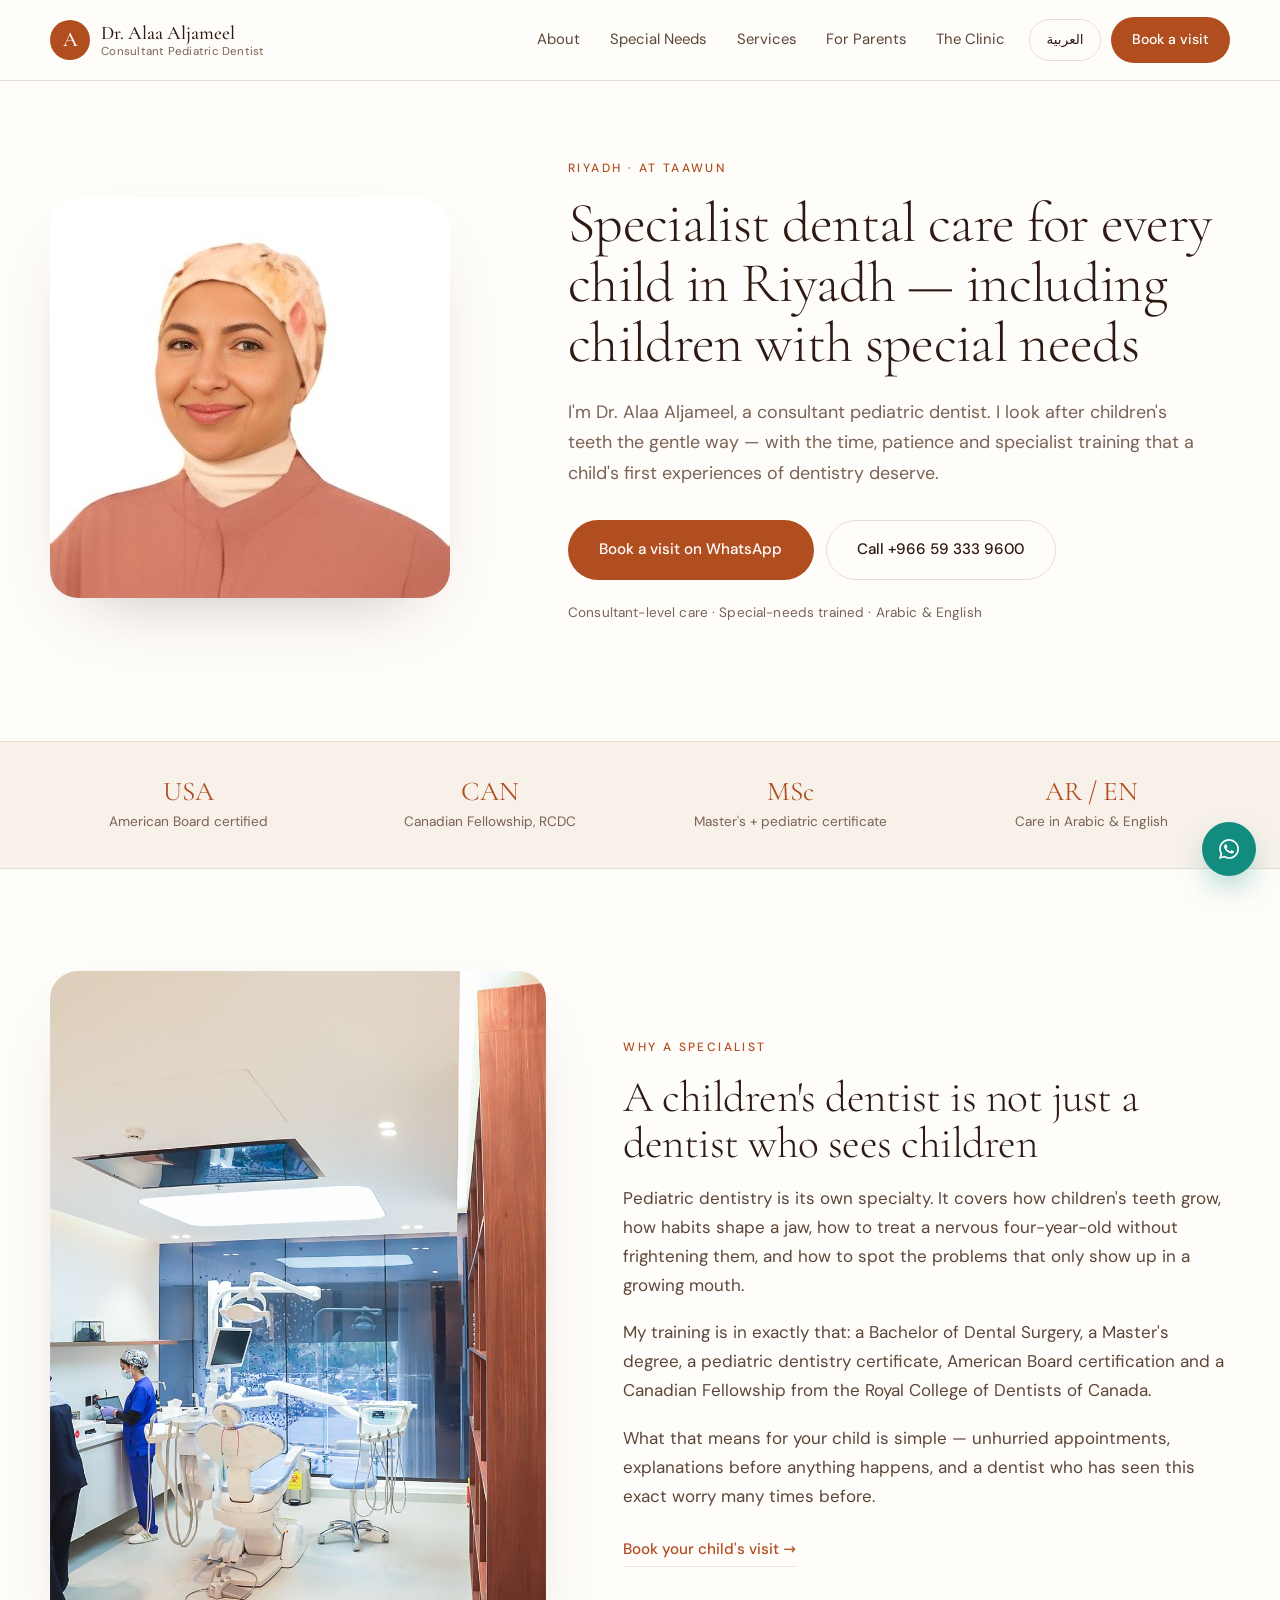
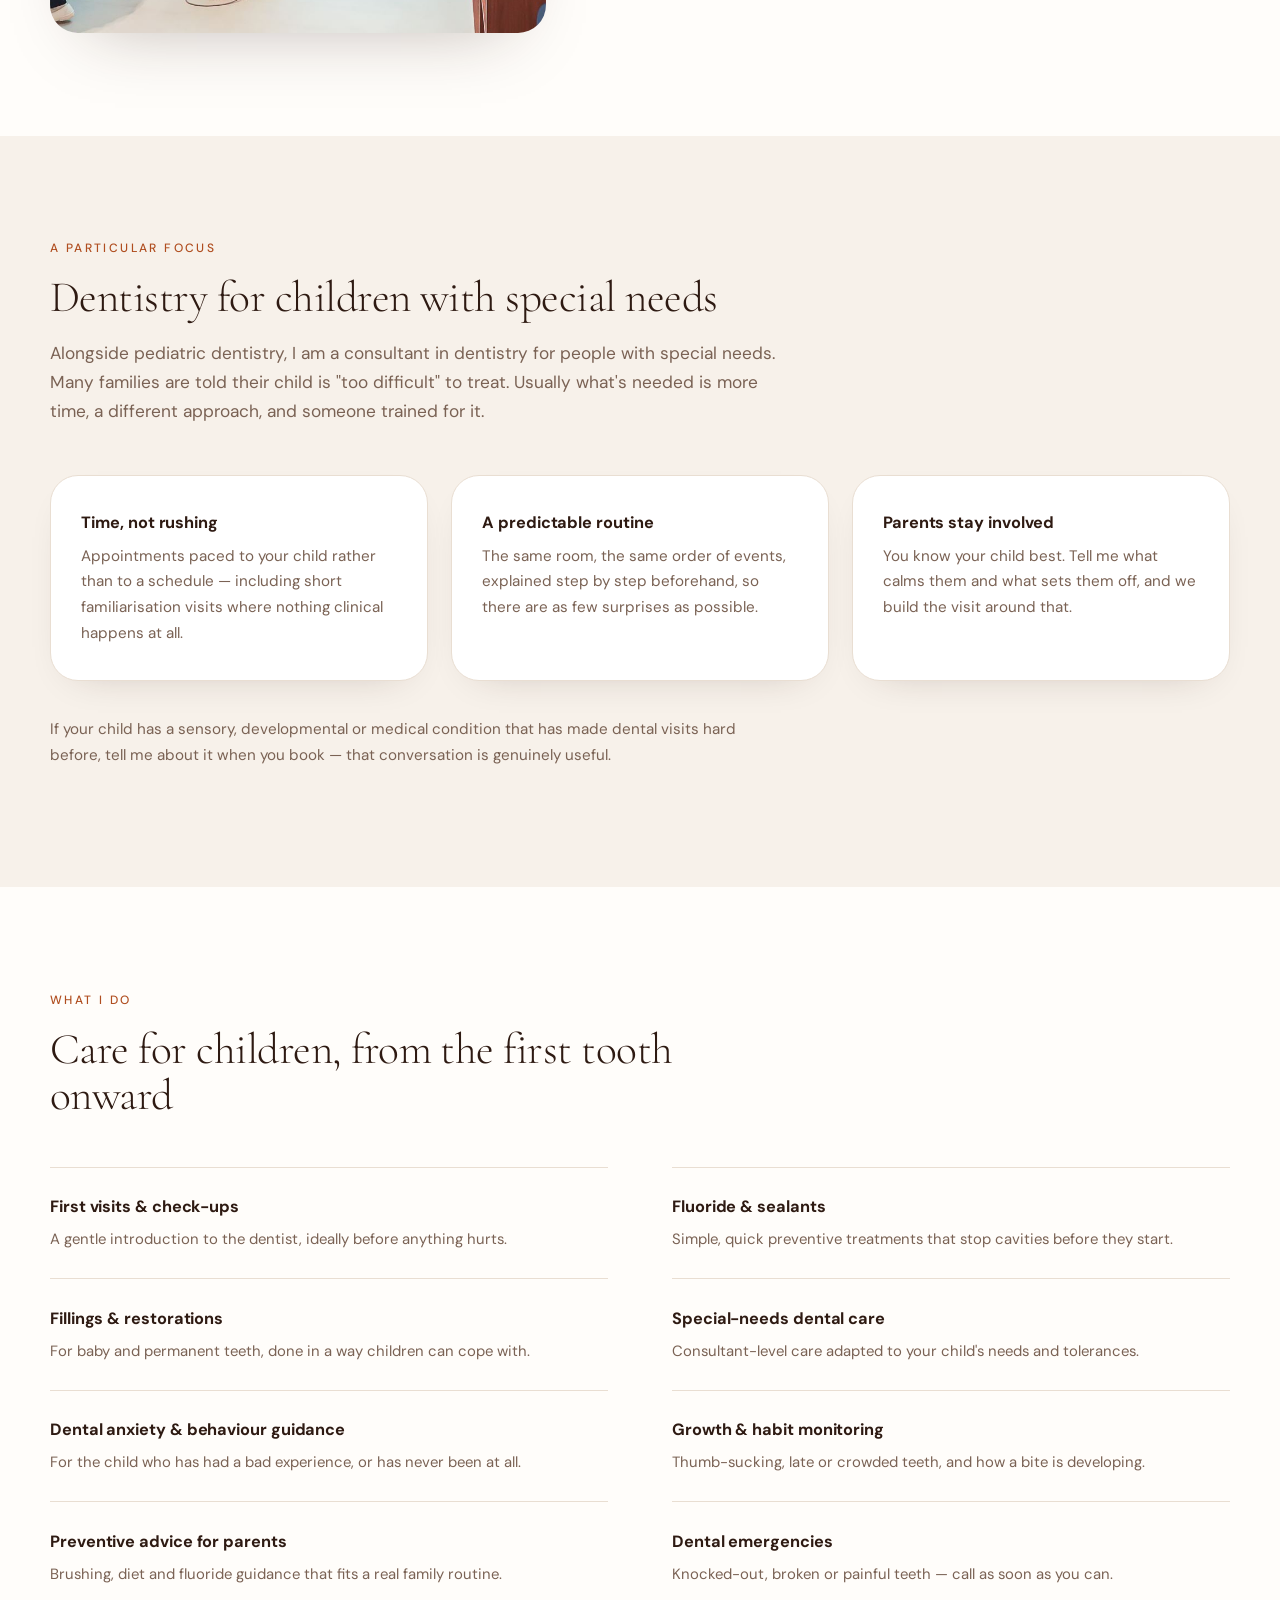
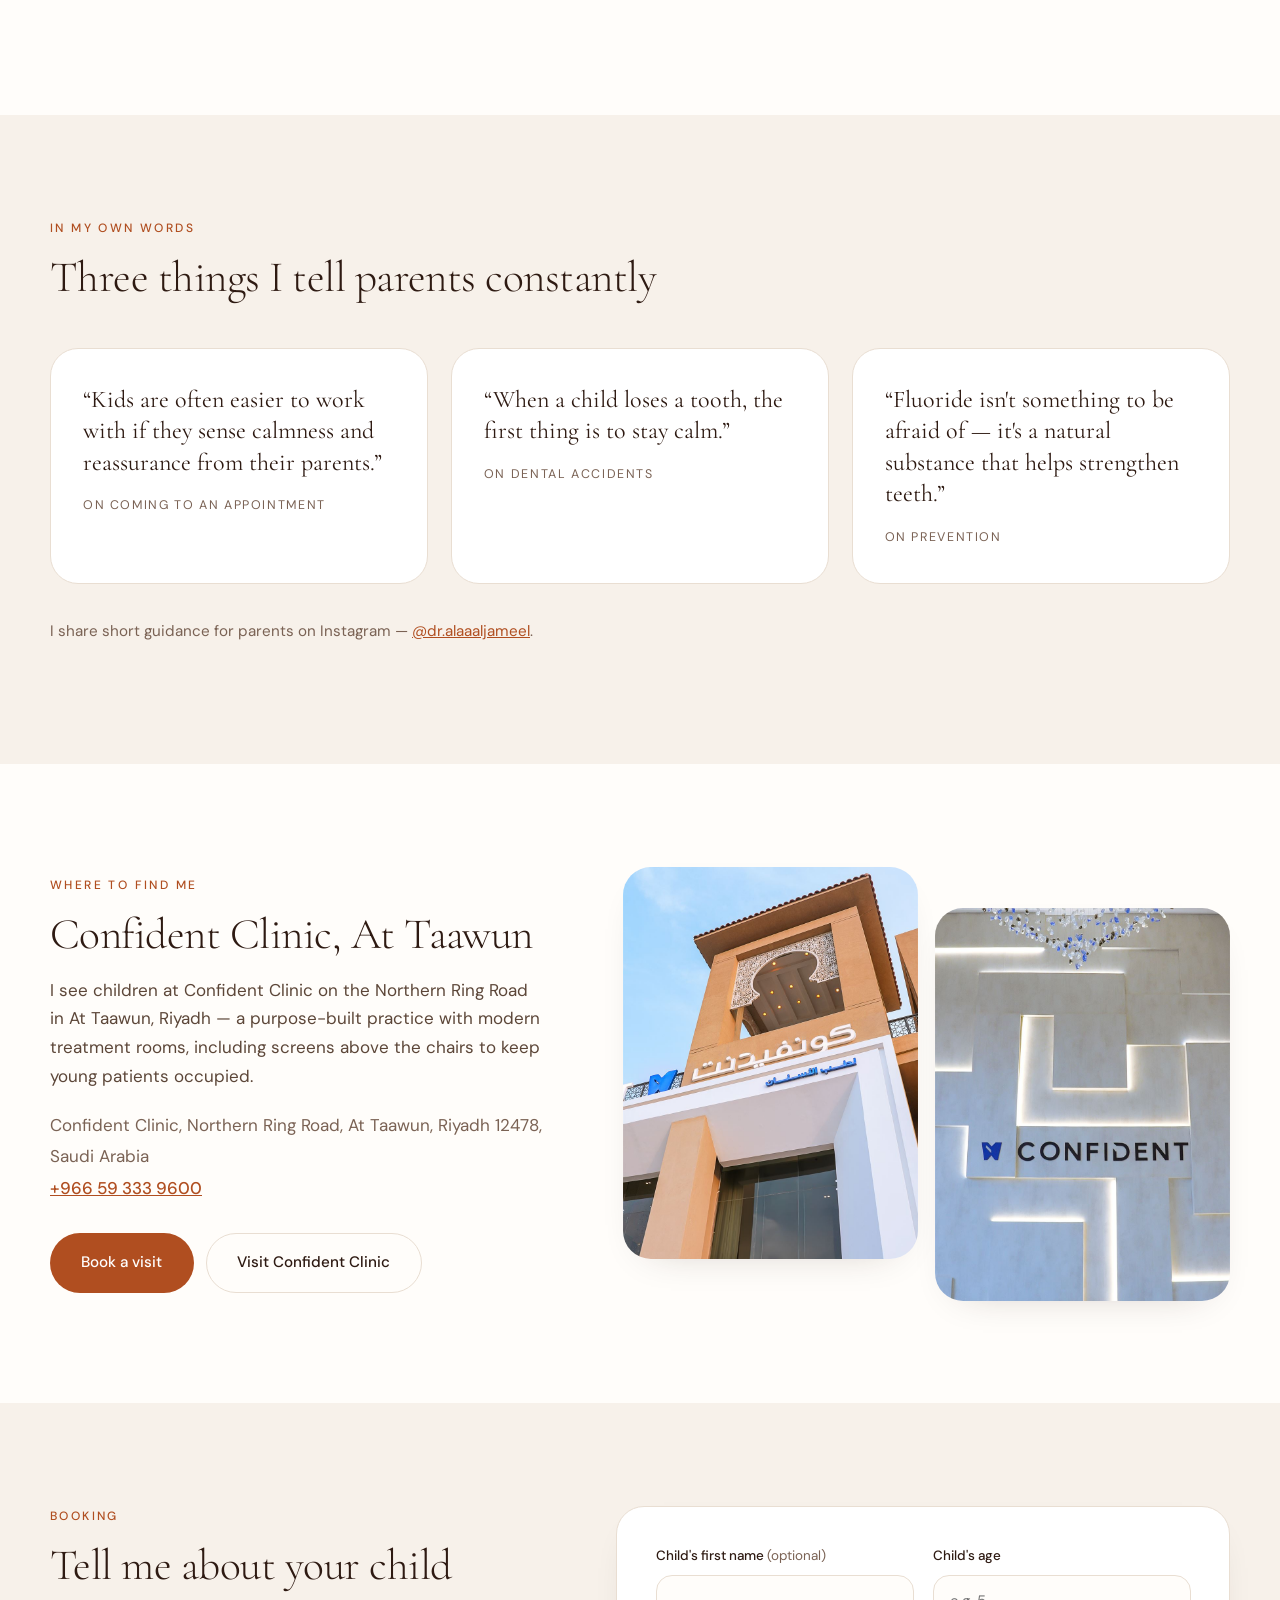
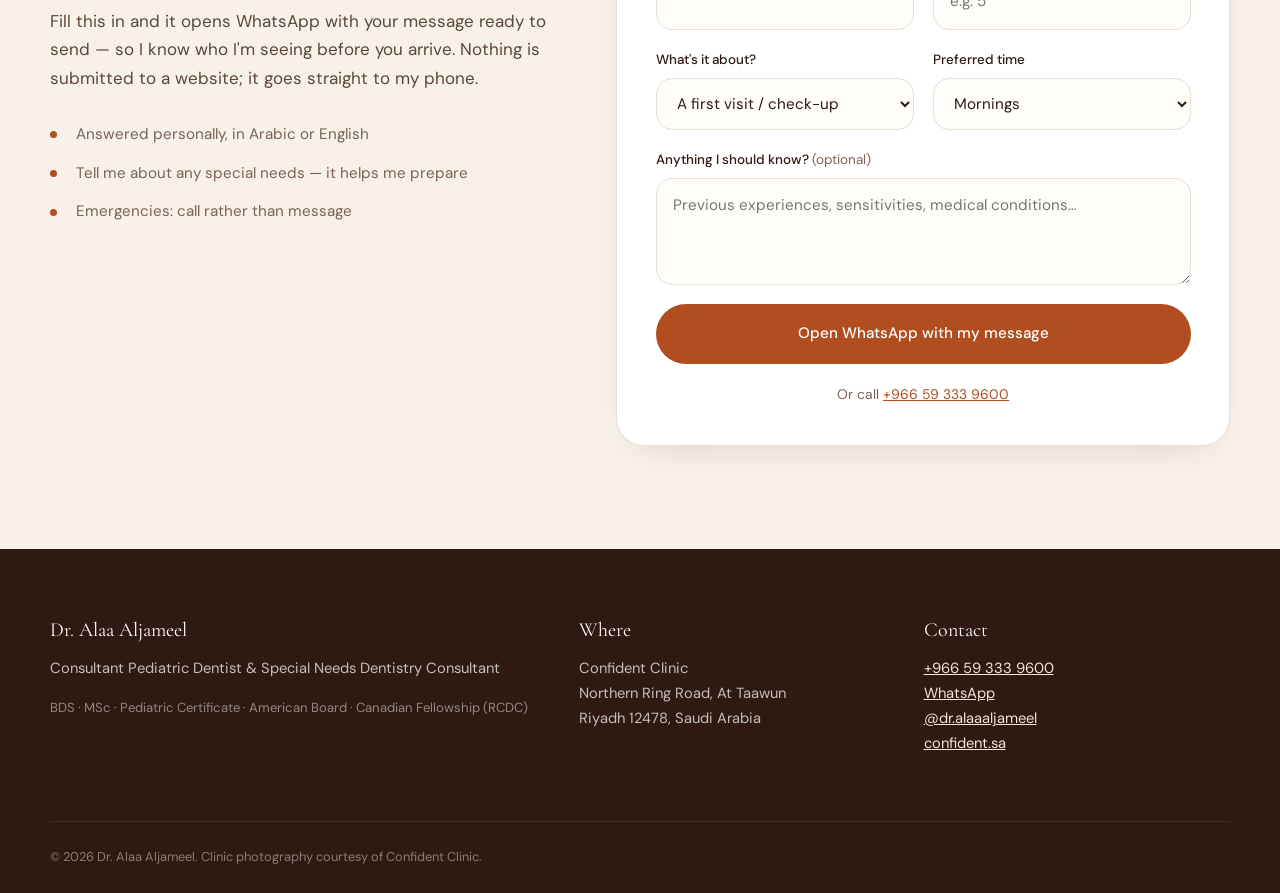
==== v4/index.html @ 7293460f "Add version 4 — blended direction from supplied inspo sites System-level blend of klearmindclinics.c" ====
<!DOCTYPE html>
<html lang="en" dir="ltr">
<head>
<meta charset="utf-8">
<meta name="viewport" content="width=device-width, initial-scale=1">
<title>Pediatric Dentist in Riyadh | Dr. Alaa Aljameel — Children &amp; Special Needs Dentistry</title>
<meta name="description" content="Dr. Alaa Aljameel is a consultant pediatric dentist in Riyadh, American Board certified with a Canadian Fellowship (RCDC), caring for children and children with special needs at Confident Clinic, At Taawun.">
<meta name="robots" content="noindex, nofollow">
<meta property="og:type" content="website">
<meta property="og:title" content="Pediatric Dentist in Riyadh | Dr. Alaa Aljameel">
<meta property="og:description" content="Consultant pediatric dentist in Riyadh. American Board certified, Canadian Fellowship (RCDC). Gentle specialist care for children and children with special needs.">
<meta property="og:image" content="assets/dr-alaa-portrait.jpg">
<meta property="og:locale" content="en_US">
<meta property="og:locale:alternate" content="ar_SA">
<meta name="theme-color" content="#FFFDFA">
<link rel="icon" href="data:image/svg+xml,<svg xmlns='http://www.w3.org/2000/svg' viewBox='0 0 64 64'><rect width='64' height='64' rx='32' fill='%23B04E20'/><text x='32' y='44' font-size='32' text-anchor='middle' fill='%23FFFDFA' font-family='Georgia,serif'>A</text></svg>">
<link rel="preload" href="fonts/CormorantGaramond-300.woff2" as="font" type="font/woff2" crossorigin>
<link rel="preload" href="fonts/DMSans-400.woff2" as="font" type="font/woff2" crossorigin>
<link rel="preload" as="image" href="assets/dr-alaa-portrait.jpg">
<link rel="stylesheet" href="css/styles.css">
</head>
<body>
<a class="skip" href="#main" data-k="skip">Skip to content</a>

<header class="site-head">
  <div class="wrap head-inner">
    <a class="brand" href="#top">
      <span class="brand-mark" aria-hidden="true">A</span>
      <span class="brand-text">
        <strong data-k="brand-name">Dr. Alaa Aljameel</strong>
        <small data-k="brand-role">Consultant Pediatric Dentist</small>
      </span>
    </a>
    <nav class="nav" id="primaryNav" aria-label="Main">
      <a href="#about" data-k="nav-about">About</a>
      <a href="#special" data-k="nav-special">Special Needs</a>
      <a href="#services" data-k="nav-services">Services</a>
      <a href="#guidance" data-k="nav-guidance">For Parents</a>
      <a href="#clinic" data-k="nav-clinic">The Clinic</a>
    </nav>
    <div class="head-actions">
      <button type="button" class="lang-btn" id="langToggle" aria-label="Switch language to Arabic">العربية</button>
      <a class="btn btn-solid btn-sm" href="#book" data-k="nav-book">Book a visit</a>
      <button type="button" class="menu-btn" id="menuToggle" aria-expanded="false" aria-controls="primaryNav" aria-label="Menu">
        <span aria-hidden="true"></span><span aria-hidden="true"></span><span aria-hidden="true"></span>
      </button>
    </div>
  </div>
</header>

<main id="main">

  <!-- ── hero ─────────────────────────────────────────────── -->
  <section class="hero" id="top">
    <div class="wrap hero-grid">
      <figure class="hero-media">
        <img src="assets/dr-alaa-portrait.jpg" width="400" height="400"
             alt="Dr. Alaa Aljameel, consultant pediatric dentist in Riyadh">
      </figure>
      <div class="hero-copy">
        <p class="eyebrow" data-k="hero-eyebrow">Riyadh · At Taawun</p>
        <h1 data-k="hero-h1">Specialist dental care for every child in Riyadh — including children with special needs</h1>
        <p class="lede" data-k="hero-lede">I'm Dr. Alaa Aljameel, a consultant pediatric dentist. I look after children's teeth the gentle way — with the time, patience and specialist training that a child's first experiences of dentistry deserve.</p>
        <div class="hero-cta">
          <a class="btn btn-solid" href="#book" data-k="cta-book">Book a visit on WhatsApp</a>
          <a class="btn btn-quiet" href="tel:+966593339600" data-k="cta-call">Call +966 59 333 9600</a>
        </div>
        <p class="micro-trust" data-k="hero-trust">Consultant-level care · Special-needs trained · Arabic &amp; English</p>
      </div>
    </div>
  </section>

  <!-- ── credential rail ──────────────────────────────────── -->
  <section class="rail" aria-label="Credentials">
    <div class="wrap rail-grid">
      <div class="rail-item"><span class="rail-k" data-k="t1-num">USA</span><span class="rail-v" data-k="t1-lbl">American Board certified</span></div>
      <div class="rail-item"><span class="rail-k" data-k="t2-num">CAN</span><span class="rail-v" data-k="t2-lbl">Canadian Fellowship, RCDC</span></div>
      <div class="rail-item"><span class="rail-k" data-k="t3-num">MSc</span><span class="rail-v" data-k="t3-lbl">Master's + pediatric certificate</span></div>
      <div class="rail-item"><span class="rail-k" data-k="t4-num">AR / EN</span><span class="rail-v" data-k="t4-lbl">Care in Arabic &amp; English</span></div>
    </div>
  </section>

  <!-- ── about ────────────────────────────────────────────── -->
  <section class="section" id="about">
    <div class="wrap split">
      <figure class="split-media">
        <img src="assets/clinic-interior.jpg" width="900" height="1600" loading="lazy"
             alt="Treatment room at Confident Clinic, with a screen mounted above the dental chair">
      </figure>
      <div class="split-copy">
        <p class="eyebrow" data-k="about-eyebrow">Why a specialist</p>
        <h2 data-k="about-h2">A children's dentist is not just a dentist who sees children</h2>
        <p data-k="about-p1">Pediatric dentistry is its own specialty. It covers how children's teeth grow, how habits shape a jaw, how to treat a nervous four-year-old without frightening them, and how to spot the problems that only show up in a growing mouth.</p>
        <p data-k="about-p2">My training is in exactly that: a Bachelor of Dental Surgery, a Master's degree, a pediatric dentistry certificate, American Board certification and a Canadian Fellowship from the Royal College of Dentists of Canada.</p>
        <p data-k="about-p3">What that means for your child is simple — unhurried appointments, explanations before anything happens, and a dentist who has seen this exact worry many times before.</p>
        <a class="link-quiet" href="#book" data-k="about-link">Book your child's visit</a>
      </div>
    </div>
  </section>

  <!-- ── special needs ────────────────────────────────────── -->
  <!-- CONFIRM BEFORE LAUNCH: the three cards below describe a standard specialist approach
       (familiarisation visits, predictable routine, parental involvement). Have Dr. Alaa
       review the wording so it matches how she actually runs an appointment. -->
  <section class="section section-tint" id="special">
    <div class="wrap">
      <div class="head-block">
        <p class="eyebrow" data-k="sp-eyebrow">A particular focus</p>
        <h2 data-k="sp-h2">Dentistry for children with special needs</h2>
        <p class="section-lede" data-k="sp-lede">Alongside pediatric dentistry, I am a consultant in dentistry for people with special needs. Many families are told their child is "too difficult" to treat. Usually what's needed is more time, a different approach, and someone trained for it.</p>
      </div>
      <div class="cards-3">
        <article class="card"><h3 data-k="sp-c1-h">Time, not rushing</h3><p data-k="sp-c1-p">Appointments paced to your child rather than to a schedule — including short familiarisation visits where nothing clinical happens at all.</p></article>
        <article class="card"><h3 data-k="sp-c2-h">A predictable routine</h3><p data-k="sp-c2-p">The same room, the same order of events, explained step by step beforehand, so there are as few surprises as possible.</p></article>
        <article class="card"><h3 data-k="sp-c3-h">Parents stay involved</h3><p data-k="sp-c3-p">You know your child best. Tell me what calms them and what sets them off, and we build the visit around that.</p></article>
      </div>
      <p class="note" data-k="sp-note">If your child has a sensory, developmental or medical condition that has made dental visits hard before, tell me about it when you book — that conversation is genuinely useful.</p>
    </div>
  </section>

  <!-- ── services ─────────────────────────────────────────── -->
  <!-- CONFIRM BEFORE LAUNCH: service list reflects a standard consultant pediatric scope.
       Confirm with Dr. Alaa exactly which of these she offers at Confident Clinic. -->
  <section class="section" id="services">
    <div class="wrap">
      <div class="head-block">
        <p class="eyebrow" data-k="sv-eyebrow">What I do</p>
        <h2 data-k="sv-h2">Care for children, from the first tooth onward</h2>
      </div>
      <ul class="svc-list">
        <li><h3 data-k="sv-1-h">First visits &amp; check-ups</h3><p data-k="sv-1-p">A gentle introduction to the dentist, ideally before anything hurts.</p></li>
        <li><h3 data-k="sv-2-h">Fluoride &amp; sealants</h3><p data-k="sv-2-p">Simple, quick preventive treatments that stop cavities before they start.</p></li>
        <li><h3 data-k="sv-3-h">Fillings &amp; restorations</h3><p data-k="sv-3-p">For baby and permanent teeth, done in a way children can cope with.</p></li>
        <li><h3 data-k="sv-4-h">Special-needs dental care</h3><p data-k="sv-4-p">Consultant-level care adapted to your child's needs and tolerances.</p></li>
        <li><h3 data-k="sv-5-h">Dental anxiety &amp; behaviour guidance</h3><p data-k="sv-5-p">For the child who has had a bad experience, or has never been at all.</p></li>
        <li><h3 data-k="sv-6-h">Growth &amp; habit monitoring</h3><p data-k="sv-6-p">Thumb-sucking, late or crowded teeth, and how a bite is developing.</p></li>
        <li><h3 data-k="sv-7-h">Preventive advice for parents</h3><p data-k="sv-7-p">Brushing, diet and fluoride guidance that fits a real family routine.</p></li>
        <li><h3 data-k="sv-8-h">Dental emergencies</h3><p data-k="sv-8-p">Knocked-out, broken or painful teeth — call as soon as you can.</p></li>
      </ul>
      <!-- CONFIRM BEFORE LAUNCH: no pricing published. Confirm whether to show fees or a "from" range. -->
    </div>
  </section>

  <!-- ── parents / quotes ─────────────────────────────────── -->
  <section class="section section-tint" id="guidance">
    <div class="wrap">
      <div class="head-block">
        <p class="eyebrow" data-k="g-eyebrow">In my own words</p>
        <h2 data-k="g-h2">Three things I tell parents constantly</h2>
      </div>
      <div class="quotes">
        <blockquote><p data-k="q1">“Kids are often easier to work with if they sense calmness and reassurance from their parents.”</p><footer data-k="q1-f">On coming to an appointment</footer></blockquote>
        <blockquote><p data-k="q2">“When a child loses a tooth, the first thing is to stay calm.”</p><footer data-k="q2-f">On dental accidents</footer></blockquote>
        <blockquote><p data-k="q3">“Fluoride isn't something to be afraid of — it's a natural substance that helps strengthen teeth.”</p><footer data-k="q3-f">On prevention</footer></blockquote>
      </div>
      <p class="note" data-k="g-note">I share short guidance for parents on Instagram —
        <a href="https://www.instagram.com/dr.alaaaljameel/" target="_blank" rel="noopener noreferrer">@dr.alaaaljameel</a>.
      </p>
    </div>
  </section>

  <!-- ── clinic ───────────────────────────────────────────── -->
  <section class="section" id="clinic">
    <div class="wrap split split-rev">
      <div class="split-copy">
        <p class="eyebrow" data-k="cl-eyebrow">Where to find me</p>
        <h2 data-k="cl-h2">Confident Clinic, At Taawun</h2>
        <p data-k="cl-p1">I see children at Confident Clinic on the Northern Ring Road in At Taawun, Riyadh — a purpose-built practice with modern treatment rooms, including screens above the chairs to keep young patients occupied.</p>
        <address class="addr">
          <span data-k="cl-addr">Confident Clinic, Northern Ring Road, At Taawun, Riyadh 12478, Saudi Arabia</span><br>
          <a href="tel:+966593339600">+966 59 333 9600</a>
        </address>
        <div class="hero-cta">
          <a class="btn btn-solid" href="#book" data-k="cl-cta">Book a visit</a>
          <a class="btn btn-quiet" href="https://confident.sa/" target="_blank" rel="noopener noreferrer" data-k="cl-link">Visit Confident Clinic</a>
        </div>
      </div>
      <div class="clinic-media">
        <figure><img src="assets/clinic-exterior.jpg" width="900" height="1600" loading="lazy" alt="Exterior of Confident Clinic in Riyadh"></figure>
        <figure><img src="assets/clinic-reception.jpg" width="900" height="1600" loading="lazy" alt="Reception area at Confident Clinic"></figure>
      </div>
    </div>
  </section>

  <!-- ── booking ──────────────────────────────────────────── -->
  <section class="section booking" id="book">
    <div class="wrap book-grid">
      <div class="book-copy">
        <p class="eyebrow" data-k="bk-eyebrow">Booking</p>
        <h2 data-k="bk-h2">Tell me about your child</h2>
        <p data-k="bk-p">Fill this in and it opens WhatsApp with your message ready to send — so I know who I'm seeing before you arrive. Nothing is submitted to a website; it goes straight to my phone.</p>
        <ul class="book-points">
          <li data-k="bk-l1">Answered personally, in Arabic or English</li>
          <li data-k="bk-l2">Tell me about any special needs — it helps me prepare</li>
          <li data-k="bk-l3">Emergencies: call rather than message</li>
        </ul>
      </div>
      <form class="book-form" id="bookForm" novalidate>
        <div class="field">
          <label for="childName" data-k="f-name">Child's first name <span class="opt">(optional)</span></label>
          <input type="text" id="childName" name="childName" autocomplete="off">
        </div>
        <div class="field">
          <label for="childAge" data-k="f-age">Child's age</label>
          <input type="text" id="childAge" name="childAge" inputmode="numeric" data-k-ph="f-age-ph" placeholder="e.g. 5">
        </div>
        <div class="field">
          <label for="reason" data-k="f-reason">What's it about?</label>
          <select id="reason" name="reason">
            <option data-k="f-r1">A first visit / check-up</option>
            <option data-k="f-r2">Toothache or pain</option>
            <option data-k="f-r3">A dental accident</option>
            <option data-k="f-r4">Special-needs dental care</option>
            <option data-k="f-r5">My child is anxious about the dentist</option>
            <option data-k="f-r6">Something else</option>
          </select>
        </div>
        <div class="field">
          <label for="timing" data-k="f-time">Preferred time</label>
          <select id="timing" name="timing">
            <option data-k="f-t1">Mornings</option>
            <option data-k="f-t2">Afternoons</option>
            <option data-k="f-t3">Evenings</option>
            <option data-k="f-t4">Any time</option>
          </select>
        </div>
        <div class="field field-full">
          <label for="notes" data-k="f-notes">Anything I should know? <span class="opt">(optional)</span></label>
          <textarea id="notes" name="notes" rows="3" data-k-ph="f-notes-ph" placeholder="Previous experiences, sensitivities, medical conditions…"></textarea>
        </div>
        <button type="submit" class="btn btn-solid btn-full" data-k="f-submit">Open WhatsApp with my message</button>
        <p class="form-foot" data-k="f-foot">Or call <a href="tel:+966593339600">+966 59 333 9600</a></p>
      </form>
    </div>
  </section>

</main>

<footer class="site-foot">
  <div class="wrap foot-grid">
    <div>
      <strong data-k="foot-name">Dr. Alaa Aljameel</strong>
      <p data-k="foot-role">Consultant Pediatric Dentist &amp; Special Needs Dentistry Consultant</p>
      <p class="foot-creds" data-k="foot-creds">BDS · MSc · Pediatric Certificate · American Board · Canadian Fellowship (RCDC)</p>
    </div>
    <div>
      <strong data-k="foot-where">Where</strong>
      <p data-k="foot-addr">Confident Clinic<br>Northern Ring Road, At Taawun<br>Riyadh 12478, Saudi Arabia</p>
    </div>
    <div>
      <strong data-k="foot-contact">Contact</strong>
      <p>
        <a href="tel:+966593339600">+966 59 333 9600</a><br>
        <a href="https://wa.me/966593339600" target="_blank" rel="noopener noreferrer" data-k="foot-wa">WhatsApp</a><br>
        <a href="https://www.instagram.com/dr.alaaaljameel/" target="_blank" rel="noopener noreferrer">@dr.alaaaljameel</a><br>
        <a href="https://confident.sa/" target="_blank" rel="noopener noreferrer" data-k="foot-clinic">confident.sa</a>
      </p>
    </div>
  </div>
  <div class="wrap foot-base">
    <p data-k="foot-legal">© 2026 Dr. Alaa Aljameel. Clinic photography courtesy of Confident Clinic.</p>
  </div>
</footer>

<a class="wa-float" href="https://wa.me/966593339600" target="_blank" rel="noopener noreferrer" aria-label="Chat on WhatsApp">
  <svg viewBox="0 0 24 24" width="24" height="24" aria-hidden="true" fill="currentColor"><path d="M12.04 2C6.58 2 2.13 6.45 2.13 11.91c0 1.75.46 3.45 1.32 4.95L2 22l5.25-1.38a9.9 9.9 0 0 0 4.79 1.22h.01c5.46 0 9.91-4.45 9.91-9.91 0-2.65-1.03-5.14-2.9-7.01A9.82 9.82 0 0 0 12.04 2Zm0 18.15a8.2 8.2 0 0 1-4.19-1.15l-.3-.18-3.12.82.83-3.04-.2-.31a8.19 8.19 0 0 1-1.26-4.38c0-4.54 3.7-8.24 8.25-8.24 2.2 0 4.27.86 5.83 2.42a8.19 8.19 0 0 1 2.41 5.83c0 4.54-3.7 8.23-8.25 8.23Zm4.52-6.16c-.25-.12-1.47-.72-1.69-.81-.23-.08-.39-.12-.56.13-.16.24-.64.8-.78.97-.15.16-.29.18-.53.06-.25-.12-1.05-.39-1.99-1.23-.74-.66-1.23-1.47-1.38-1.72-.14-.25-.01-.38.11-.5.11-.11.25-.29.37-.43.12-.15.16-.25.25-.41.08-.17.04-.31-.02-.43-.06-.12-.56-1.34-.76-1.84-.2-.48-.4-.42-.56-.43h-.47c-.16 0-.43.06-.65.31-.22.24-.85.83-.85 2.03s.87 2.35.99 2.51c.12.16 1.71 2.61 4.15 3.66.58.25 1.03.4 1.39.51.58.19 1.11.16 1.53.1.47-.07 1.47-.6 1.68-1.18.2-.58.2-1.07.14-1.18-.06-.11-.22-.17-.47-.29Z"/></svg>
</a>

<script src="js/main.js"></script>
</body>
</html>
---- v4/css/styles.css ----
/* Dr. Alaa Aljameel — Version 4 · "Quiet premium"
   Methodology C — a system-level blend of three inspo sites:
     · klearmindclinics.com  → warm off-white canvas, deep warm-brown ink, fully-rounded
                               pill CTAs, large rounded media cards, very generous whitespace
     · laserandme.com        → type pairing: Cormorant Garamond display + DM Sans body
     · newbaymedical.com.au  → clinic information architecture
   Fonts self-hosted (no CDN). Brand accent recoloured from Klearmind's orange to a
   terracotta drawn from the real Confident Clinic building and Dr. Alaa's own portrait. */

/* ── self-hosted fonts ─────────────────────────────────── */
@font-face{font-family:'Cormorant Garamond';src:url('../fonts/CormorantGaramond-300.woff2') format('woff2');font-weight:300;font-style:normal;font-display:swap;}
@font-face{font-family:'Cormorant Garamond';src:url('../fonts/CormorantGaramond-400.woff2') format('woff2');font-weight:400;font-style:normal;font-display:swap;}
@font-face{font-family:'Cormorant Garamond';src:url('../fonts/CormorantGaramond-500.woff2') format('woff2');font-weight:500;font-style:normal;font-display:swap;}
@font-face{font-family:'Cormorant Garamond';src:url('../fonts/CormorantGaramond-600.woff2') format('woff2');font-weight:600;font-style:normal;font-display:swap;}
@font-face{font-family:'DM Sans';src:url('../fonts/DMSans-300.woff2') format('woff2');font-weight:300;font-style:normal;font-display:swap;}
@font-face{font-family:'DM Sans';src:url('../fonts/DMSans-400.woff2') format('woff2');font-weight:400;font-style:normal;font-display:swap;}
@font-face{font-family:'DM Sans';src:url('../fonts/DMSans-500.woff2') format('woff2');font-weight:500;font-style:normal;font-display:swap;}
@font-face{font-family:'DM Sans';src:url('../fonts/DMSans-700.woff2') format('woff2');font-weight:700;font-style:normal;font-display:swap;}

:root{
  /* canvas — warm off-white, never stark white (Klearmind) */
  --paper:#FFFDFA;
  --tint:#F7F1EA;
  --card:#FFFFFF;

  /* ink — deep warm brown rather than black or navy (Klearmind) */
  --ink:#2E1A12;
  --ink-2:#5C4638;
  --muted:#7A6254;      /* darkened from #8A7264 so secondary text clears WCAG AA (~5.6:1) */
  --line:#E9DED2;

  /* single warm accent, recoloured to the clinic's real terracotta.
     #B04E20 clears WCAG AA (~5.3:1) with white text. */
  --accent:#B04E20;
  --accent-dark:#8E3D18;
  --accent-soft:#F4E4DA;

  --display:'Cormorant Garamond', Georgia, 'Times New Roman', serif;
  --sans:'DM Sans', system-ui, -apple-system, 'Segoe UI', Roboto, Helvetica, Arial, sans-serif;
  --ar:'Segoe UI', 'Noto Naskh Arabic', 'Geeza Pro', 'Traditional Arabic', Tahoma, sans-serif;

  --wrap:1180px;
  --r-pill:999px;
  --r-lg:28px;
  --r-md:16px;
  --shadow:0 30px 70px -40px rgba(46,26,18,.34);
  --shadow-soft:0 14px 40px -28px rgba(46,26,18,.30);
}

*,*::before,*::after{box-sizing:border-box;}
html{scroll-behavior:smooth;}
body{
  margin:0;background:var(--paper);color:var(--ink-2);
  font-family:var(--sans);font-size:17px;line-height:1.7;font-weight:400;
  -webkit-font-smoothing:antialiased;overflow-x:hidden;
}
html[lang="ar"] body{font-family:var(--ar);line-height:1.9;}

img{max-width:100%;height:auto;display:block;}
a{color:var(--accent);}
p{margin:0 0 1.1em;}

/* ── type: large, light-weight display (Klearmind's scale, laserandme's face) ── */
h1,h2{
  font-family:var(--display);font-weight:300;color:var(--ink);
  line-height:1.06;letter-spacing:-.012em;margin:0 0 .42em;
}
html[lang="ar"] h1,html[lang="ar"] h2{font-family:var(--ar);font-weight:600;line-height:1.4;letter-spacing:0;}
h1{font-size:clamp(2.4rem,4.4vw,3.6rem);}
h2{font-size:clamp(1.9rem,3.4vw,2.8rem);}
h3{font-family:var(--sans);font-size:1.02rem;font-weight:700;color:var(--ink);margin:0 0 .4rem;letter-spacing:-.005em;}
html[lang="ar"] h3{font-family:var(--ar);}

.wrap{width:min(100% - 2.5rem, var(--wrap));margin-inline:auto;}
section[id]{scroll-margin-top:96px;}

.skip{position:absolute;inset-inline-start:0;top:-9999px;z-index:200;background:var(--ink);color:var(--paper);padding:.8rem 1.3rem;border-radius:0 0 var(--r-md) 0;}
.skip:focus{top:0;}
:focus-visible{outline:2px solid var(--accent);outline-offset:3px;border-radius:6px;}

.eyebrow{
  font-size:.75rem;font-weight:500;text-transform:uppercase;letter-spacing:.2em;
  color:var(--accent);margin:0 0 1rem;
}
html[lang="ar"] .eyebrow{letter-spacing:.03em;text-transform:none;font-size:.9rem;}
.section-lede{font-size:1.08rem;color:var(--muted);max-width:44em;}
.note{font-size:.95rem;color:var(--muted);margin-top:2.2rem;max-width:48em;}
.head-block{max-width:46rem;margin-bottom:3rem;}

/* ── pill buttons (Klearmind) ───────────────────────────── */
.btn{
  display:inline-flex;align-items:center;justify-content:center;gap:.5rem;
  padding:1rem 1.9rem;border-radius:var(--r-pill);font:inherit;font-family:var(--sans);
  font-size:.95rem;font-weight:500;text-decoration:none;cursor:pointer;border:1px solid transparent;
  transition:background .18s ease,border-color .18s ease,color .18s ease,transform .18s ease;
}
html[lang="ar"] .btn{font-family:var(--ar);}
.btn-solid{background:var(--accent);color:#fff;}
.btn-solid:hover{background:var(--accent-dark);transform:translateY(-1px);}
.btn-quiet{background:transparent;color:var(--ink);border-color:var(--line);}
.btn-quiet:hover{border-color:var(--accent);color:var(--accent);transform:translateY(-1px);}
.btn-sm{padding:.62rem 1.25rem;font-size:.88rem;}
.btn-full{width:100%;}
.link-quiet{
  display:inline-block;margin-top:.5rem;font-weight:500;font-size:.95rem;
  text-decoration:none;border-bottom:1px solid var(--accent-soft);padding-bottom:3px;
}
.link-quiet:hover{border-bottom-color:var(--accent);}
.link-quiet::after{content:" →";}
html[dir="rtl"] .link-quiet::after{content:" ←";}

/* ── header ─────────────────────────────────────────────── */
.site-head{
  position:sticky;top:0;z-index:100;background:rgba(255,253,250,.88);
  backdrop-filter:blur(14px);border-bottom:1px solid var(--line);
}
.head-inner{display:flex;align-items:center;gap:1.5rem;min-height:80px;position:relative;}
.brand{display:flex;align-items:center;gap:.7rem;text-decoration:none;color:inherit;margin-inline-end:auto;}
.brand-mark{
  width:40px;height:40px;flex:none;border-radius:50%;background:var(--accent);color:#fff;
  display:grid;place-items:center;font-family:var(--display);font-size:1.3rem;font-weight:500;
}
.brand-text{display:flex;flex-direction:column;line-height:1.25;}
.brand-text strong{font-family:var(--display);font-size:1.2rem;font-weight:500;color:var(--ink);}
html[lang="ar"] .brand-text strong{font-family:var(--ar);font-weight:600;font-size:1.05rem;}
.brand-text small{font-size:.72rem;color:var(--muted);letter-spacing:.02em;}
.nav{display:flex;gap:1.9rem;}
.nav a{color:var(--ink-2);text-decoration:none;font-size:.93rem;font-weight:400;}
.nav a:hover{color:var(--accent);}
.head-actions{display:flex;align-items:center;gap:.65rem;}
.lang-btn{
  background:transparent;border:1px solid var(--line);border-radius:var(--r-pill);
  padding:.5rem 1rem;font:inherit;font-family:var(--sans);font-size:.85rem;font-weight:500;
  color:var(--ink);cursor:pointer;
}
.lang-btn:hover{border-color:var(--accent);color:var(--accent);}
.menu-btn{display:none;width:42px;height:42px;border:1px solid var(--line);border-radius:50%;background:transparent;cursor:pointer;padding:0;place-items:center;gap:4px;}
.menu-btn span{display:block;width:16px;height:1.5px;background:var(--ink);border-radius:2px;}

/* ── hero: rounded media card + airy copy (Klearmind) ───── */
.hero{padding-block:clamp(3rem,6vw,5.5rem) clamp(4rem,8vw,7rem);}
.hero-grid{display:grid;grid-template-columns:.8fr 1.2fr;gap:clamp(2.5rem,6vw,5rem);align-items:center;}
.hero-media{margin:0;}
.hero-media img{
  width:100%;max-width:400px;aspect-ratio:1;object-fit:cover;
  border-radius:var(--r-lg);box-shadow:var(--shadow);background:var(--tint);
}
.lede{font-size:clamp(1.05rem,1.4vw,1.18rem);color:var(--muted);max-width:36em;margin-bottom:2rem;}
.hero-cta{display:flex;flex-wrap:wrap;gap:.75rem;}
.micro-trust{margin-top:1.3rem;font-size:.85rem;color:var(--muted);letter-spacing:.01em;}

/* ── credential rail ────────────────────────────────────── */
.rail{border-block:1px solid var(--line);background:var(--tint);padding-block:2.2rem;}
.rail-grid{display:grid;grid-template-columns:repeat(4,1fr);gap:1.5rem;}
.rail-item{display:flex;flex-direction:column;gap:.3rem;text-align:center;}
.rail-k{font-family:var(--display);font-size:1.7rem;font-weight:400;color:var(--accent);line-height:1;}
html[lang="ar"] .rail-k{font-family:var(--ar);font-size:1.25rem;font-weight:600;}
.rail-v{font-size:.85rem;color:var(--muted);}

/* ── sections ───────────────────────────────────────────── */
.section{padding-block:clamp(4rem,8vw,7rem);}
.section-tint{background:var(--tint);}
.split{display:grid;grid-template-columns:.9fr 1.1fr;gap:clamp(2.5rem,6vw,5rem);align-items:center;}
.split-rev .split-copy{order:-1;}
.split-media{margin:0;}
.split-media img{width:100%;aspect-ratio:3/4;object-fit:cover;border-radius:var(--r-lg);box-shadow:var(--shadow);}

/* ── cards ──────────────────────────────────────────────── */
.cards-3{display:grid;grid-template-columns:repeat(3,1fr);gap:1.4rem;}
.card{background:var(--card);border:1px solid var(--line);border-radius:var(--r-lg);padding:2.1rem 1.9rem;box-shadow:var(--shadow-soft);}
.card p{margin:0;color:var(--muted);font-size:.95rem;}

/* ── services: quiet two-column list, not boxes ─────────── */
.svc-list{list-style:none;padding:0;margin:0;display:grid;grid-template-columns:1fr 1fr;gap:0 4rem;}
.svc-list li{border-top:1px solid var(--line);padding:1.6rem 0;}
.svc-list p{margin:0;color:var(--muted);font-size:.93rem;}

/* ── quotes ─────────────────────────────────────────────── */
.quotes{display:grid;grid-template-columns:repeat(3,1fr);gap:1.4rem;}
.quotes blockquote{margin:0;background:var(--card);border:1px solid var(--line);border-radius:var(--r-lg);padding:2.2rem 2rem;}
.quotes p{
  font-family:var(--display);font-size:1.5rem;font-weight:400;line-height:1.3;
  color:var(--ink);margin-bottom:1.1rem;
}
html[lang="ar"] .quotes p{font-family:var(--ar);font-size:1.12rem;line-height:1.8;font-weight:500;}
.quotes footer{font-size:.78rem;text-transform:uppercase;letter-spacing:.13em;color:var(--muted);}
html[lang="ar"] .quotes footer{text-transform:none;letter-spacing:0;font-size:.88rem;}

/* ── clinic media pair ──────────────────────────────────── */
.clinic-media{display:grid;grid-template-columns:1fr 1fr;gap:1.1rem;}
.clinic-media figure{margin:0;}
.clinic-media img{width:100%;aspect-ratio:3/4;object-fit:cover;border-radius:var(--r-lg);box-shadow:var(--shadow-soft);}
.clinic-media figure:last-child{margin-top:2.6rem;}
.addr{font-style:normal;color:var(--muted);line-height:1.85;margin-bottom:1.8rem;}
.addr a{font-weight:500;}

/* ── booking ────────────────────────────────────────────── */
.booking{background:var(--tint);}
.book-grid{display:grid;grid-template-columns:.9fr 1.1fr;gap:clamp(2.5rem,5vw,4.5rem);align-items:start;}
.book-points{list-style:none;padding:0;margin:1.8rem 0 0;display:grid;gap:.8rem;}
.book-points li{position:relative;padding-inline-start:1.6rem;font-size:.95rem;color:var(--muted);}
.book-points li::before{content:"";position:absolute;inset-inline-start:0;top:.62em;width:7px;height:7px;border-radius:50%;background:var(--accent);}
.book-form{background:var(--card);border:1px solid var(--line);border-radius:var(--r-lg);padding:clamp(1.8rem,3vw,2.6rem);display:grid;grid-template-columns:1fr 1fr;gap:1.2rem;box-shadow:var(--shadow-soft);}
.field{display:flex;flex-direction:column;gap:.42rem;}
.field-full{grid-column:1 / -1;}
.book-form label{font-size:.84rem;font-weight:500;color:var(--ink);}
.opt{color:var(--muted);font-weight:400;}
.book-form input,.book-form select,.book-form textarea{
  font:inherit;font-family:var(--sans);font-size:.95rem;padding:.85rem 1rem;
  border:1px solid var(--line);border-radius:var(--r-md);background:var(--paper);color:var(--ink);width:100%;
}
html[lang="ar"] .book-form input,html[lang="ar"] .book-form select,html[lang="ar"] .book-form textarea{font-family:var(--ar);}
.book-form textarea{resize:vertical;}
.book-form input:focus,.book-form select:focus,.book-form textarea:focus{border-color:var(--accent);outline:none;background:#fff;}
.book-form .btn{grid-column:1 / -1;}
.form-foot{grid-column:1 / -1;margin:0;text-align:center;font-size:.87rem;color:var(--muted);}

/* ── footer ─────────────────────────────────────────────── */
.site-foot{background:var(--ink);color:rgba(255,253,250,.72);padding-block:4rem 1.6rem;font-size:.92rem;}
.foot-grid{display:grid;grid-template-columns:1.6fr 1fr 1fr;gap:2.4rem;}
.site-foot strong{color:var(--paper);display:block;margin-bottom:.6rem;font-family:var(--display);font-weight:400;font-size:1.25rem;}
html[lang="ar"] .site-foot strong{font-family:var(--ar);font-weight:600;font-size:1.05rem;}
.site-foot a{color:var(--accent-soft);}
.foot-creds{font-size:.82rem;opacity:.66;}
.foot-base{margin-top:3rem;padding-top:1.5rem;border-top:1px solid rgba(255,253,250,.14);font-size:.8rem;opacity:.6;}
.foot-base p{margin:0;}

/* ── floating whatsapp ──────────────────────────────────── */
.wa-float{
  position:fixed;inset-block-end:1.5rem;inset-inline-end:1.5rem;z-index:120;
  width:54px;height:54px;border-radius:50%;background:#128C7E;color:#fff;
  display:grid;place-items:center;box-shadow:0 14px 34px -12px rgba(18,140,126,.8);
  transition:transform .18s ease;
}
.wa-float:hover{transform:scale(1.05);}

/* ── responsive ─────────────────────────────────────────── */
@media (max-width:1000px){
  .menu-btn{display:grid;}
  .nav{
    position:absolute;inset-inline:0;top:100%;display:none;flex-direction:column;gap:0;
    background:var(--paper);border-bottom:1px solid var(--line);padding:.4rem 1.25rem 1.2rem;box-shadow:var(--shadow-soft);
  }
  .nav.is-open{display:flex;}
  .nav a{padding-block:.9rem;border-bottom:1px solid var(--line);}
  .hero-grid,.split,.book-grid{grid-template-columns:1fr;}
  .split-rev .split-copy{order:0;}
  .hero-media{max-width:340px;}
  .cards-3,.quotes{grid-template-columns:1fr;}
  .rail-grid{grid-template-columns:repeat(2,1fr);gap:1.8rem;}
  .svc-list{grid-template-columns:1fr;gap:0;}
  .foot-grid{grid-template-columns:1fr 1fr;}
}
@media (max-width:620px){
  body{font-size:16px;}
  .head-inner{min-height:68px;gap:.5rem;}
  .brand-text small{display:none;}
  .brand-text strong{white-space:nowrap;font-size:1.05rem;}
  /* hero CTAs + the floating WhatsApp button already cover booking on small screens */
  .head-actions .btn-sm{display:none;}
  .rail-grid{grid-template-columns:1fr;gap:1.3rem;}
  .rail-item{flex-direction:row;align-items:baseline;gap:.8rem;text-align:start;}
  .rail-k{font-size:1.2rem;min-width:4.5rem;}
  .clinic-media{grid-template-columns:1fr;}
  .clinic-media figure:last-child{margin-top:0;}
  .split-media img,.clinic-media img{aspect-ratio:4/3;}
  .book-form{grid-template-columns:1fr;}
  .foot-grid{grid-template-columns:1fr;gap:1.8rem;}
  .hero-cta .btn{width:100%;}
}
@media (prefers-reduced-motion:reduce){
  html{scroll-behavior:auto;}
  *{transition:none!important;}
}
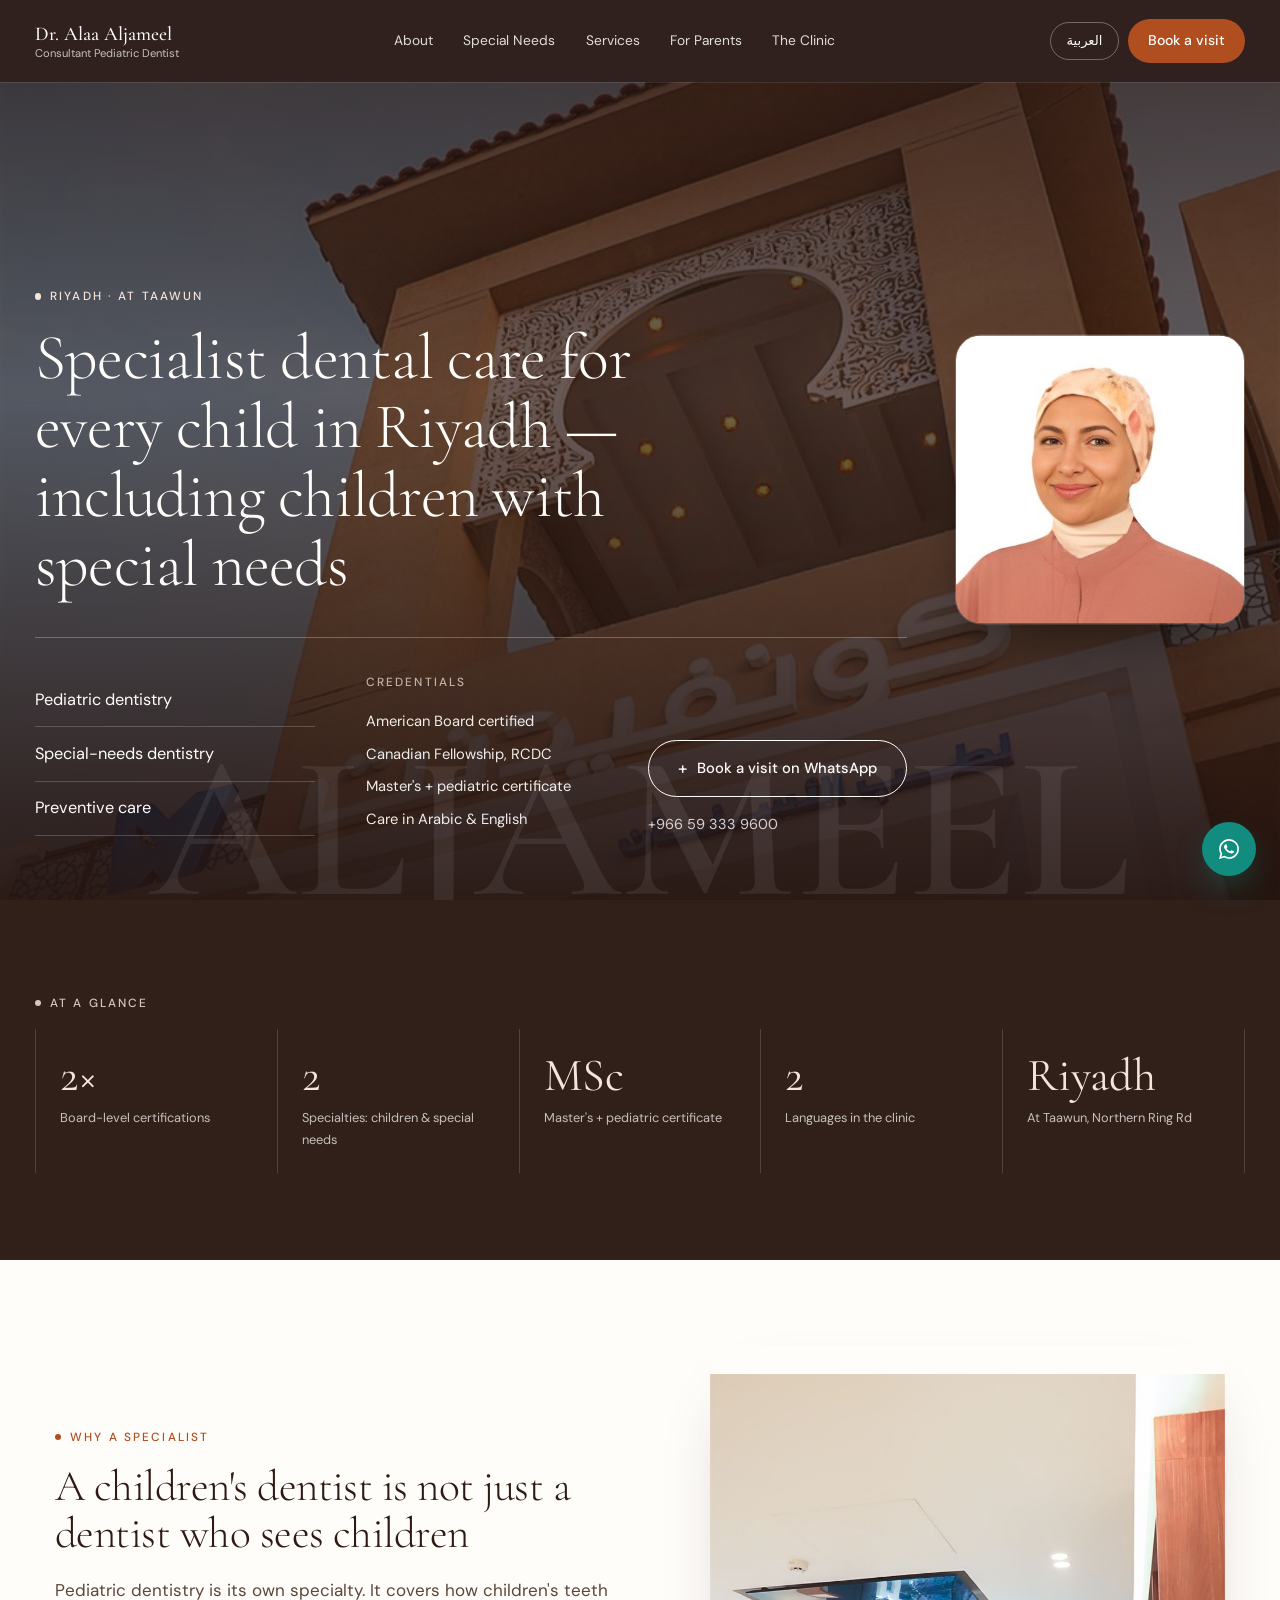
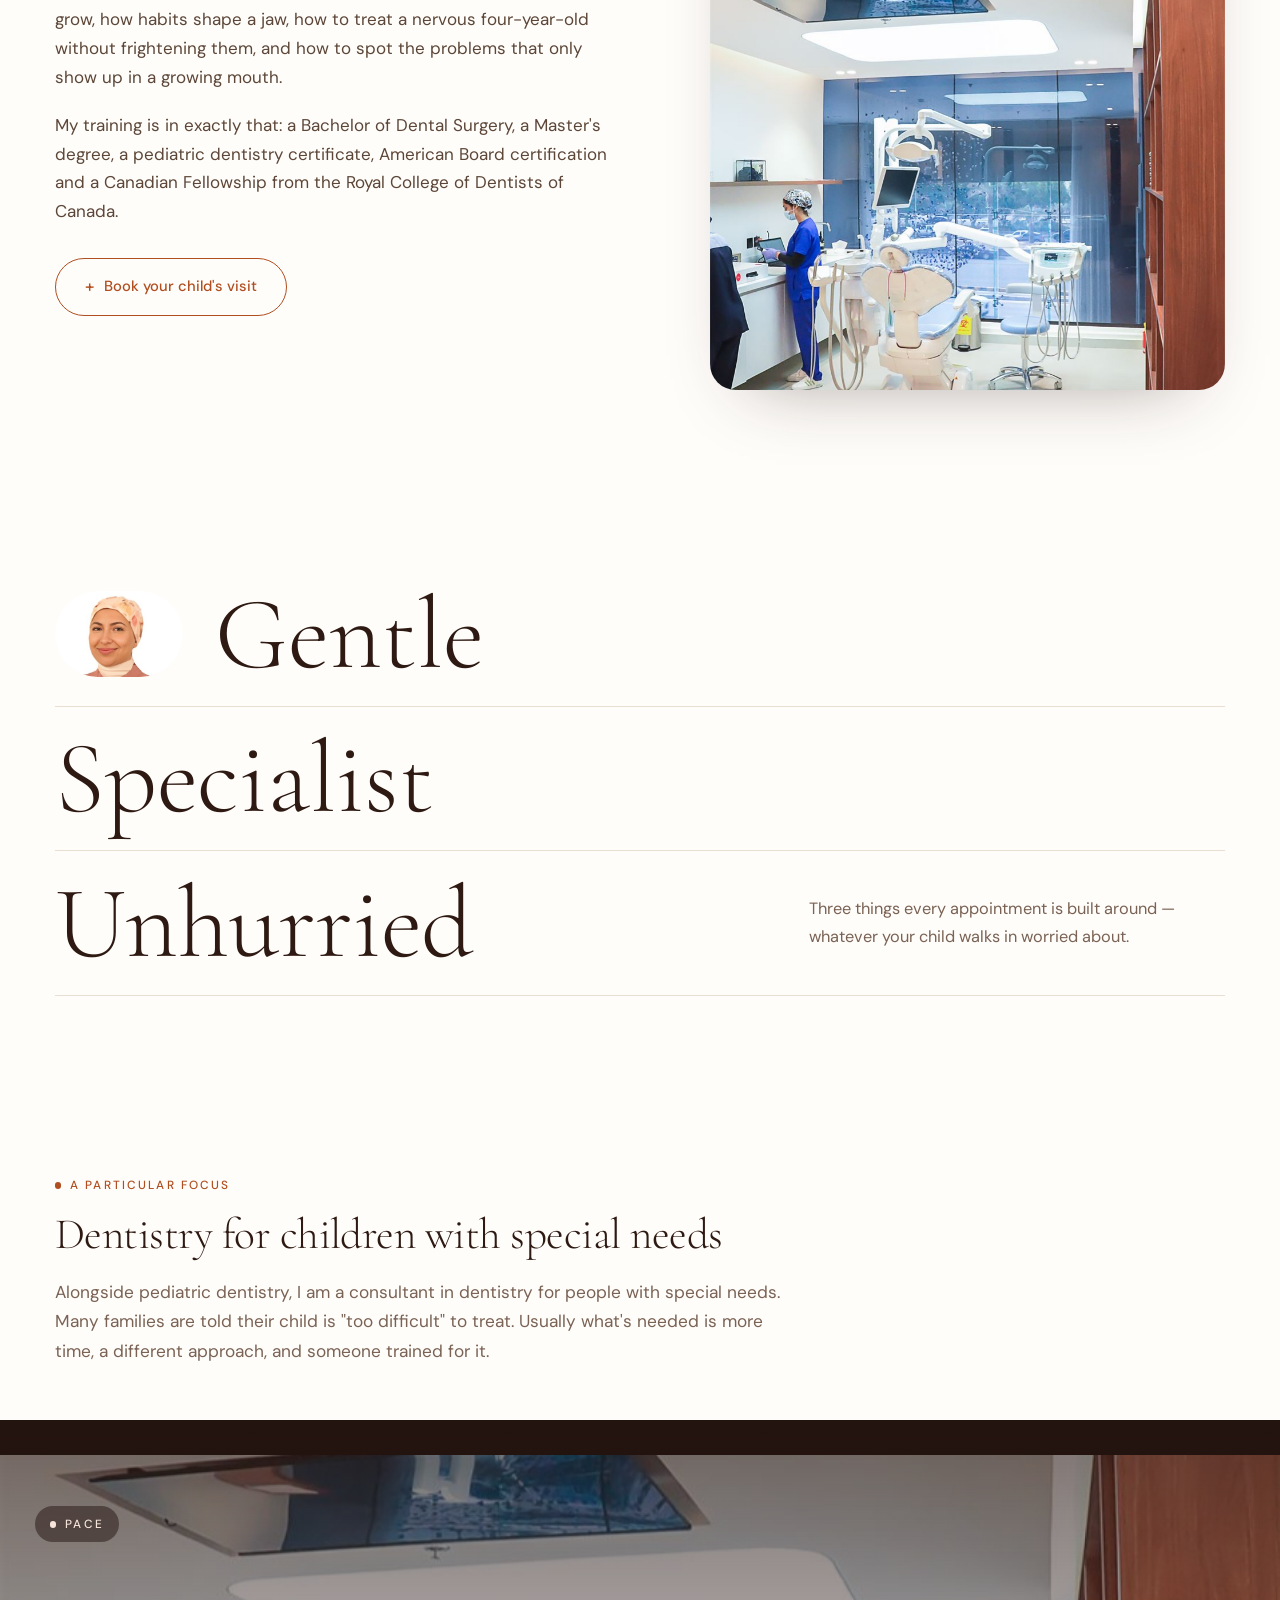
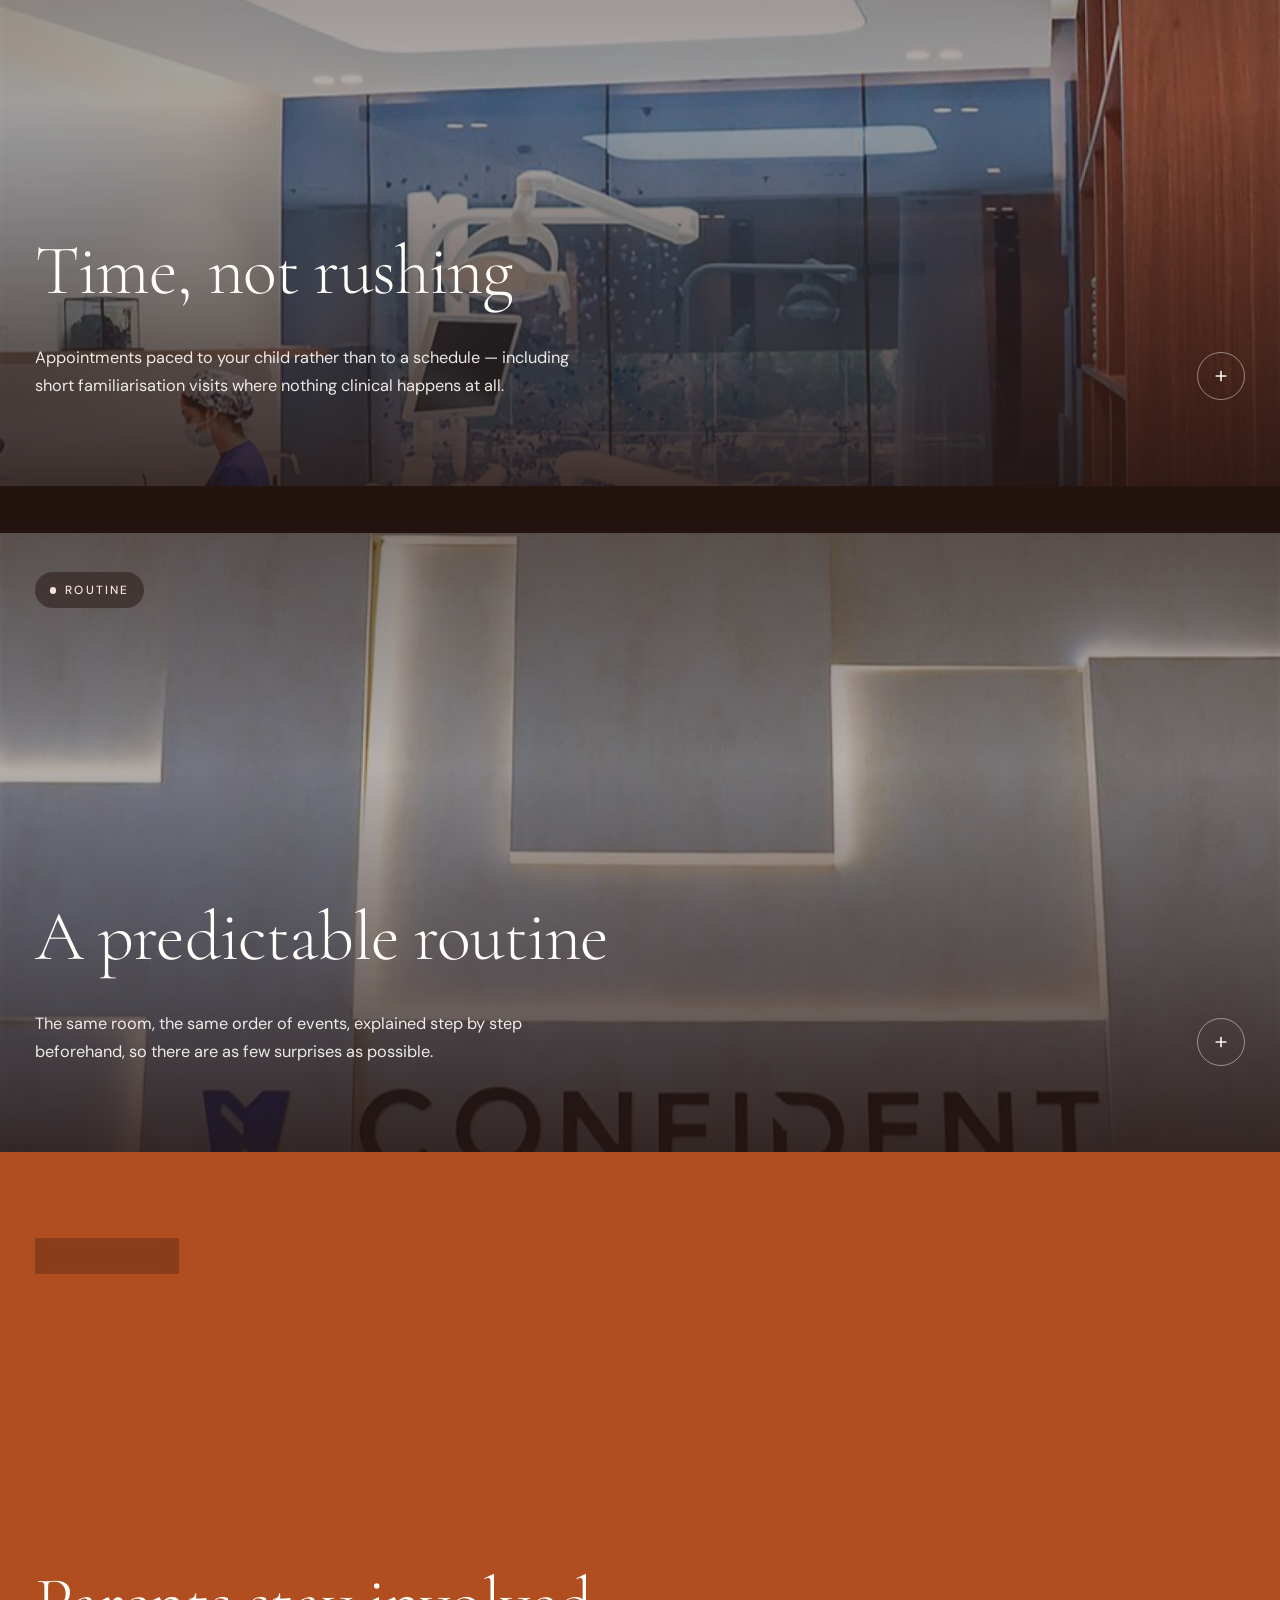
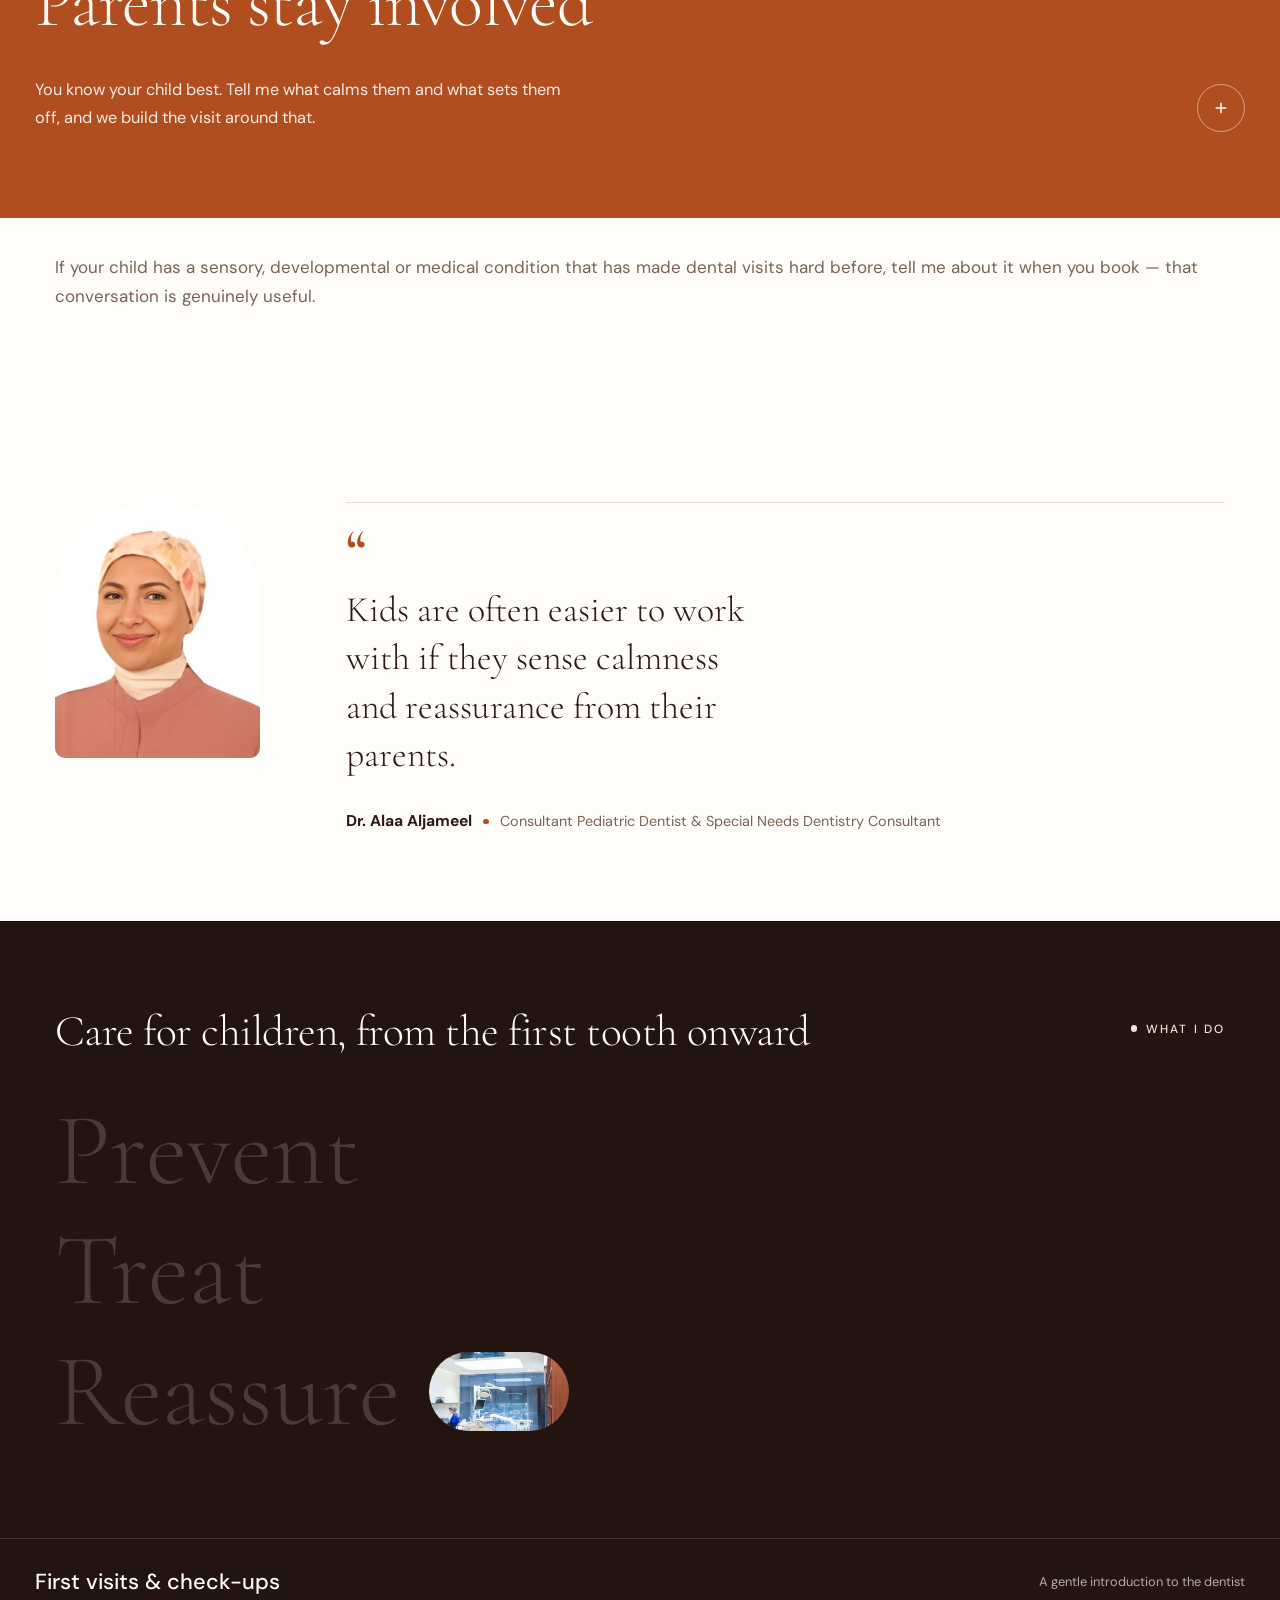
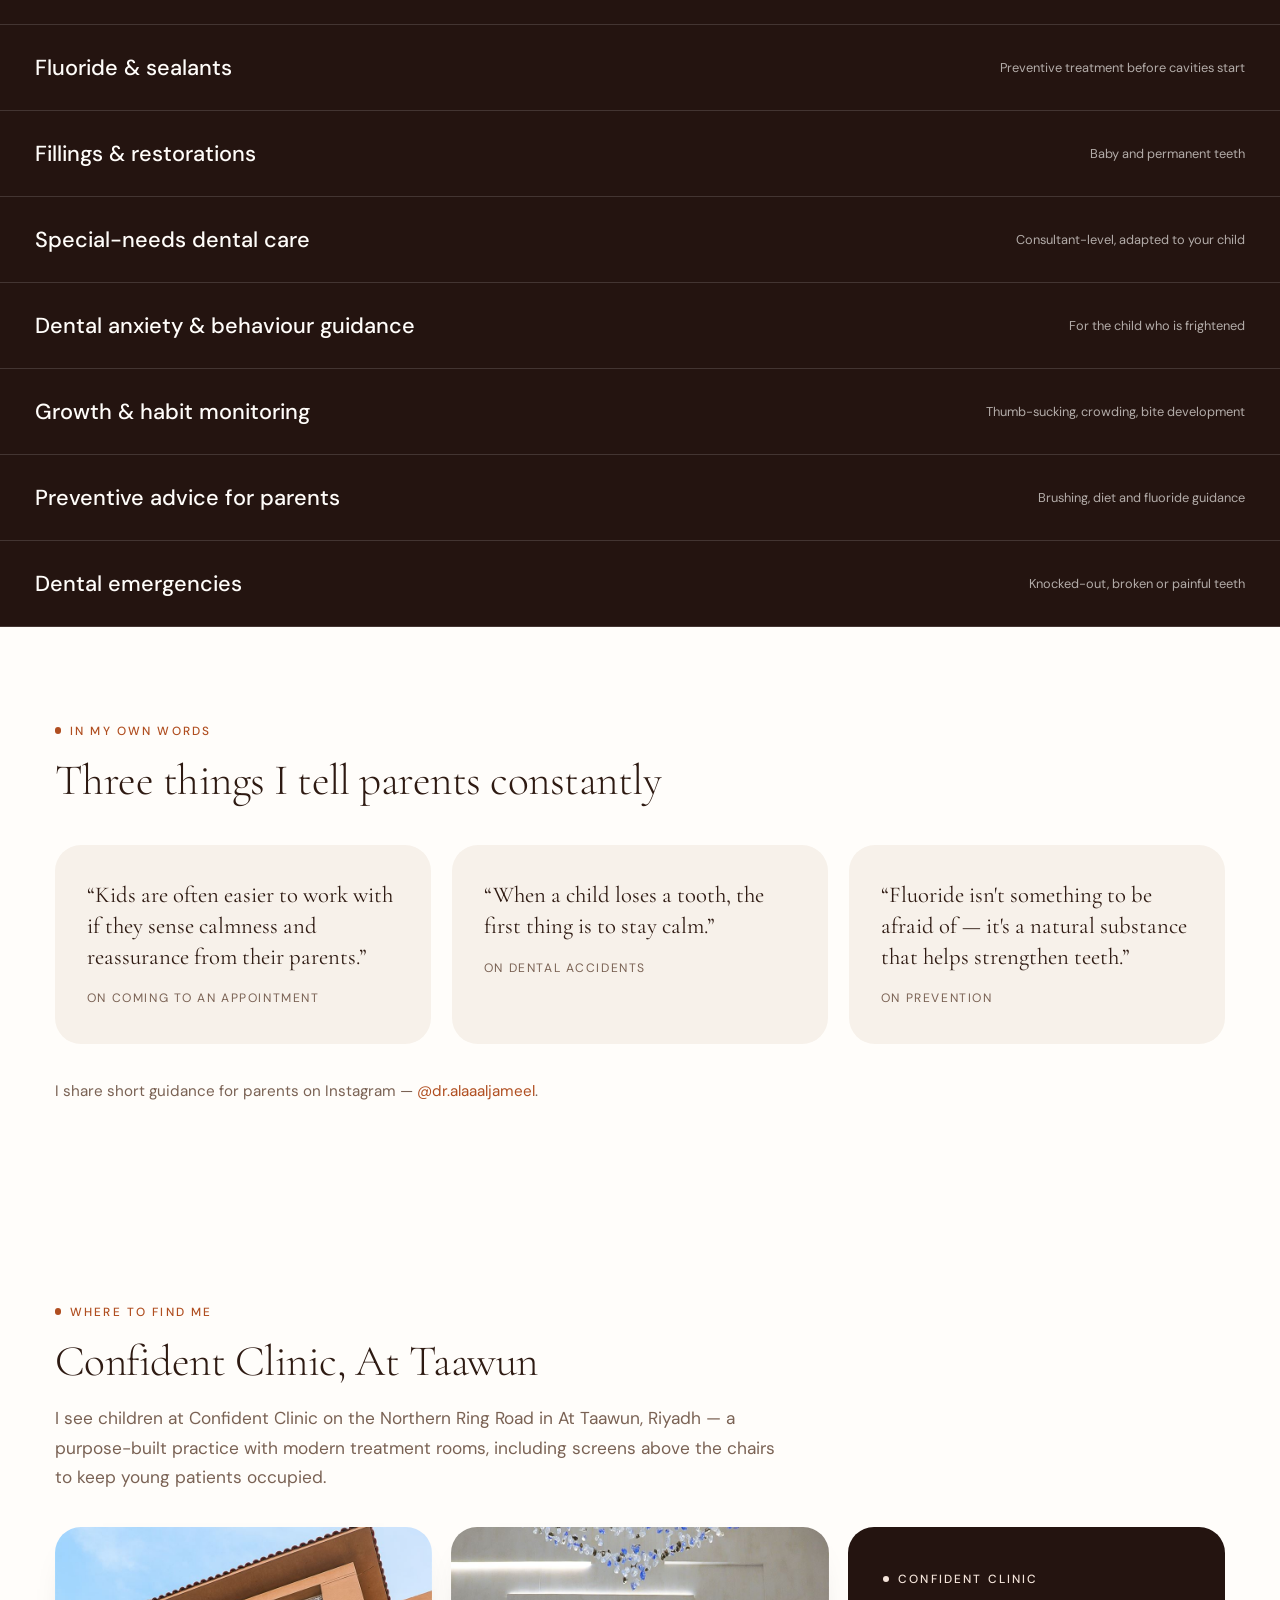
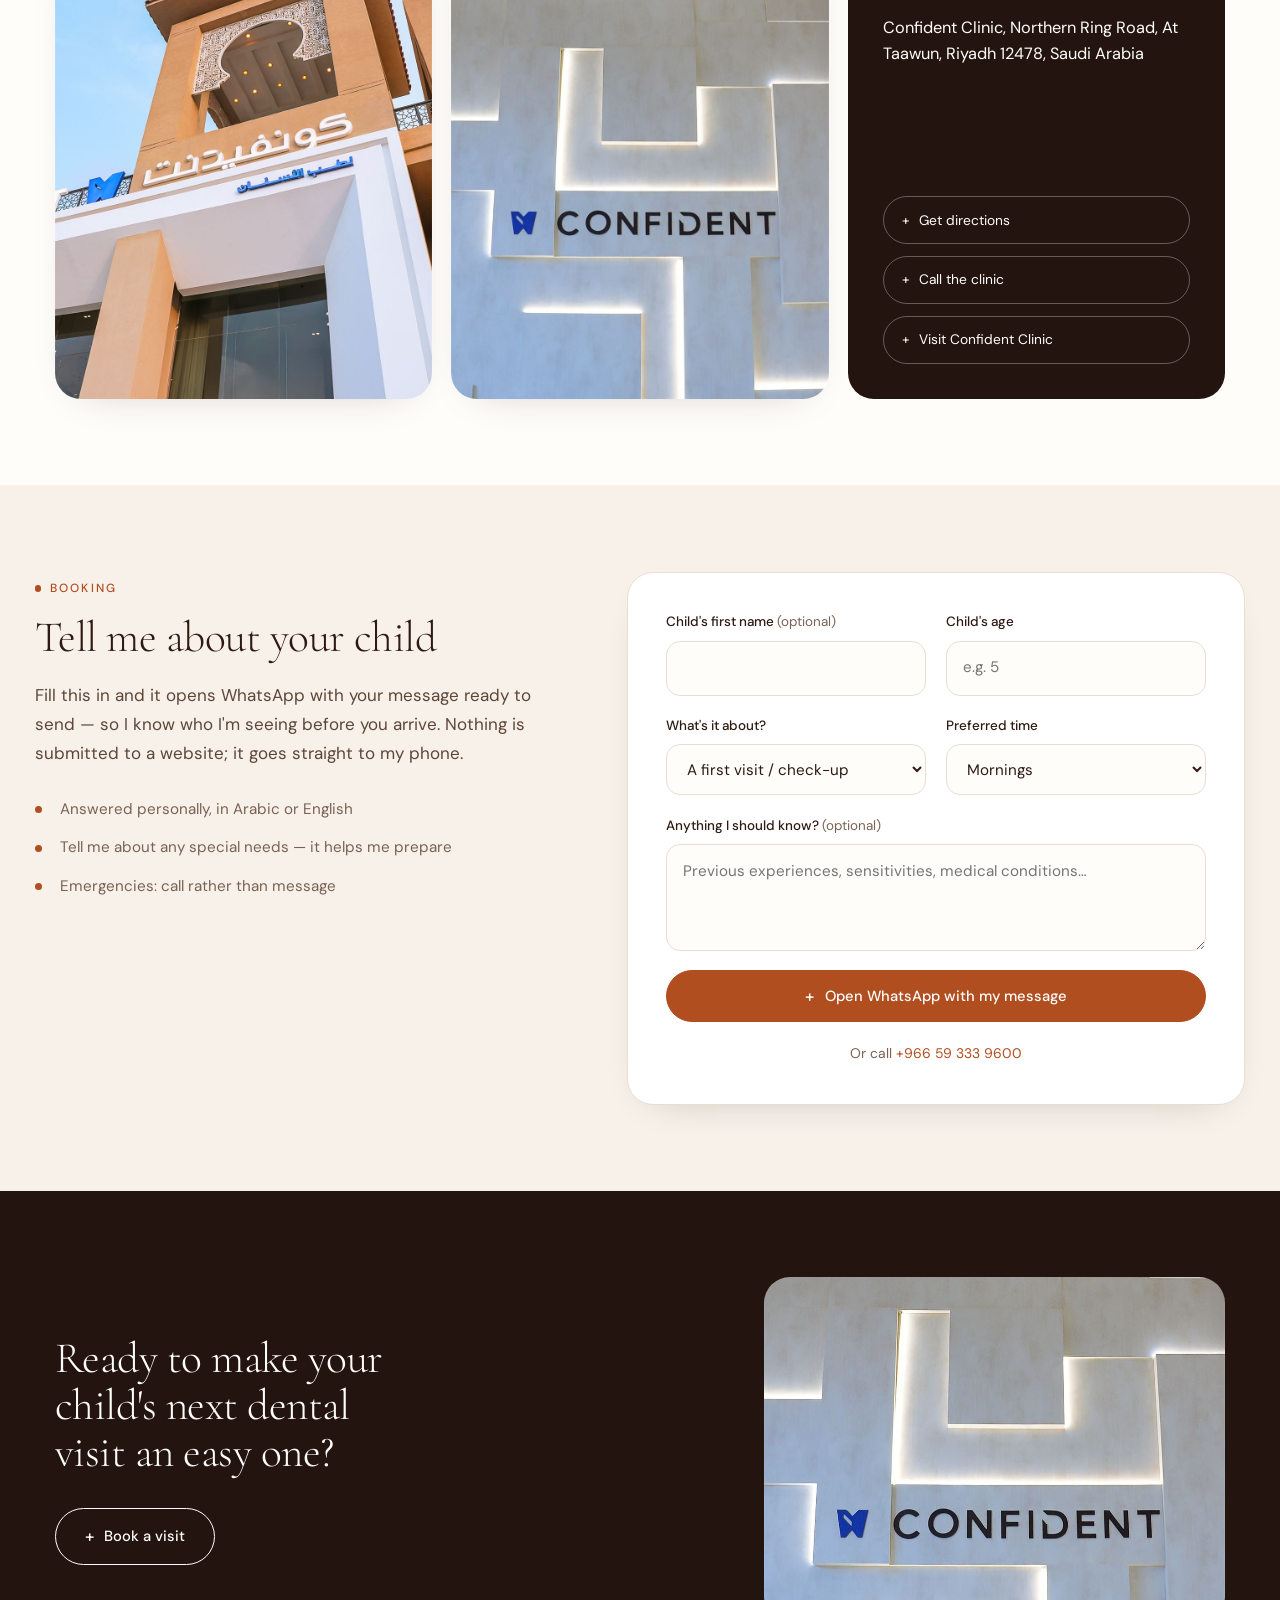
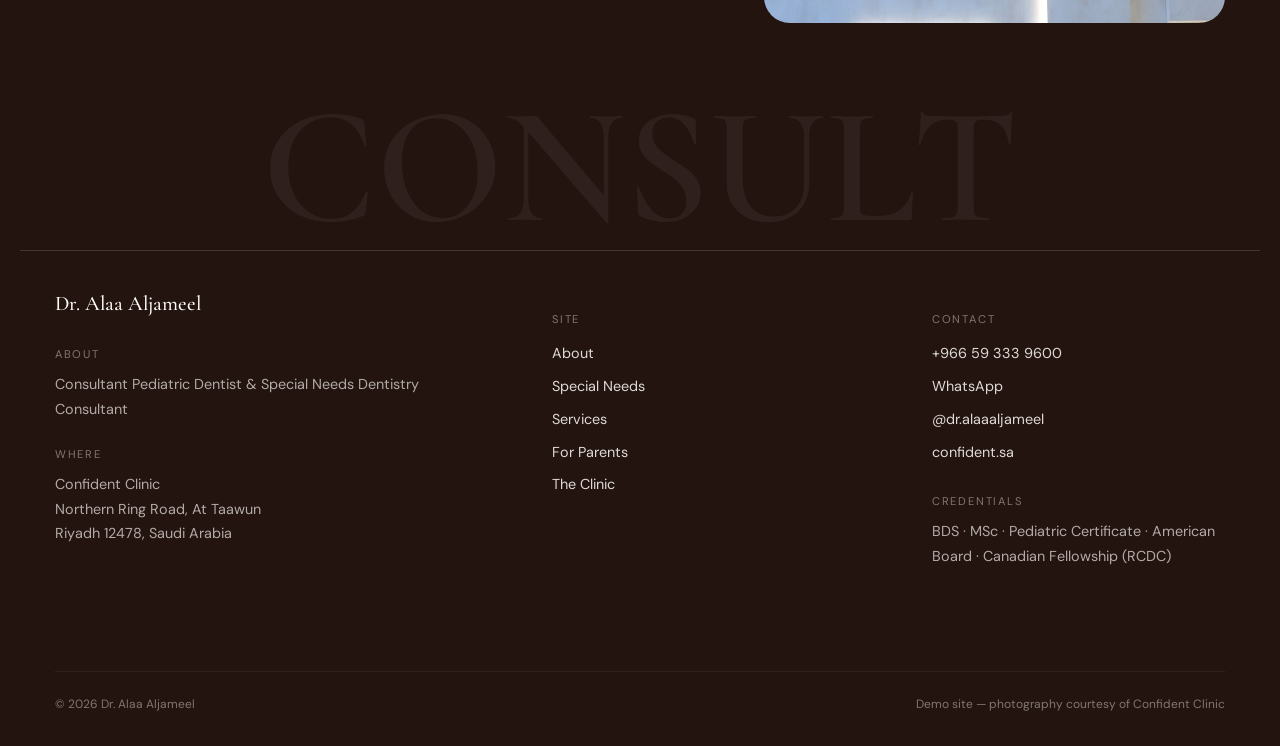
==== commit 3bbf59c4: "Rebuild v4 around Dr. Majid V2's winning structural patterns Cinematic full-bleed hero with watermar" ====
--- a/v4/index.html
+++ b/v4/index.html
@@ -12,181 +12,270 @@
 <meta property="og:image" content="assets/dr-alaa-portrait.jpg">
 <meta property="og:locale" content="en_US">
 <meta property="og:locale:alternate" content="ar_SA">
-<meta name="theme-color" content="#FFFDFA">
+<meta name="theme-color" content="#241410">
 <link rel="icon" href="data:image/svg+xml,<svg xmlns='http://www.w3.org/2000/svg' viewBox='0 0 64 64'><rect width='64' height='64' rx='32' fill='%23B04E20'/><text x='32' y='44' font-size='32' text-anchor='middle' fill='%23FFFDFA' font-family='Georgia,serif'>A</text></svg>">
 <link rel="preload" href="fonts/CormorantGaramond-300.woff2" as="font" type="font/woff2" crossorigin>
 <link rel="preload" href="fonts/DMSans-400.woff2" as="font" type="font/woff2" crossorigin>
-<link rel="preload" as="image" href="assets/dr-alaa-portrait.jpg">
+<link rel="preload" as="image" href="assets/clinic-exterior.jpg">
 <link rel="stylesheet" href="css/styles.css">
 </head>
 <body>
 <a class="skip" href="#main" data-k="skip">Skip to content</a>
 
-<header class="site-head">
-  <div class="wrap head-inner">
-    <a class="brand" href="#top">
-      <span class="brand-mark" aria-hidden="true">A</span>
-      <span class="brand-text">
-        <strong data-k="brand-name">Dr. Alaa Aljameel</strong>
-        <small data-k="brand-role">Consultant Pediatric Dentist</small>
-      </span>
-    </a>
-    <nav class="nav" id="primaryNav" aria-label="Main">
-      <a href="#about" data-k="nav-about">About</a>
-      <a href="#special" data-k="nav-special">Special Needs</a>
-      <a href="#services" data-k="nav-services">Services</a>
-      <a href="#guidance" data-k="nav-guidance">For Parents</a>
-      <a href="#clinic" data-k="nav-clinic">The Clinic</a>
-    </nav>
-    <div class="head-actions">
-      <button type="button" class="lang-btn" id="langToggle" aria-label="Switch language to Arabic">العربية</button>
-      <a class="btn btn-solid btn-sm" href="#book" data-k="nav-book">Book a visit</a>
-      <button type="button" class="menu-btn" id="menuToggle" aria-expanded="false" aria-controls="primaryNav" aria-label="Menu">
-        <span aria-hidden="true"></span><span aria-hidden="true"></span><span aria-hidden="true"></span>
-      </button>
-    </div>
-  </div>
-</header>
+<!-- ── nav ──────────────────────────────────────────────── -->
+<nav class="nav" aria-label="Main">
+  <a class="brand" href="#top">
+    <span class="brand-name" data-k="brand-name">Dr. Alaa Aljameel</span>
+    <span class="brand-slogan" data-k="brand-role">Consultant Pediatric Dentist</span>
+  </a>
+  <div class="nav-links" id="primaryNav">
+    <a href="#about" data-k="nav-about">About</a>
+    <a href="#special" data-k="nav-special">Special Needs</a>
+    <a href="#services" data-k="nav-services">Services</a>
+    <a href="#guidance" data-k="nav-guidance">For Parents</a>
+    <a href="#clinic" data-k="nav-clinic">The Clinic</a>
+  </div>
+  <div class="nav-actions">
+    <button type="button" class="lang-btn" id="langToggle" aria-label="Switch language to Arabic">العربية</button>
+    <a class="nav-book" href="#book" data-k="nav-book">Book a visit</a>
+    <button class="burger" id="menuToggle" aria-expanded="false" aria-controls="fullMenu" aria-label="Menu">
+      <span class="burger-lines" aria-hidden="true"><span></span><span></span></span>
+      <span class="burger-label" data-k="menu-label">Menu</span>
+    </button>
+  </div>
+</nav>
+
+<!-- ── fullscreen menu ──────────────────────────────────── -->
+<div class="menu" id="fullMenu" hidden>
+  <button class="menu-close" id="menuClose" data-k="menu-close">Close</button>
+  <a href="#about" data-k="nav-about">About</a>
+  <a href="#special" data-k="nav-special">Special Needs</a>
+  <a href="#services" data-k="nav-services">Services</a>
+  <a href="#guidance" data-k="nav-guidance">For Parents</a>
+  <a href="#clinic" data-k="nav-clinic">The Clinic</a>
+  <a href="#book" data-k="nav-book">Book a visit</a>
+  <div class="menu-contact">
+    <a href="tel:+966593339600" dir="ltr">+966 59 333 9600</a>
+    <a href="https://www.instagram.com/dr.alaaaljameel/" target="_blank" rel="noopener noreferrer" dir="ltr">@dr.alaaaljameel</a>
+  </div>
+</div>
 
 <main id="main">
 
-  <!-- ── hero ─────────────────────────────────────────────── -->
-  <section class="hero" id="top">
-    <div class="wrap hero-grid">
-      <figure class="hero-media">
-        <img src="assets/dr-alaa-portrait.jpg" width="400" height="400"
-             alt="Dr. Alaa Aljameel, consultant pediatric dentist in Riyadh">
-      </figure>
-      <div class="hero-copy">
-        <p class="eyebrow" data-k="hero-eyebrow">Riyadh · At Taawun</p>
-        <h1 data-k="hero-h1">Specialist dental care for every child in Riyadh — including children with special needs</h1>
-        <p class="lede" data-k="hero-lede">I'm Dr. Alaa Aljameel, a consultant pediatric dentist. I look after children's teeth the gentle way — with the time, patience and specialist training that a child's first experiences of dentistry deserve.</p>
+  <!-- ── hero: full-bleed, real clinic building ─────────── -->
+  <header class="hero" id="top">
+    <div class="hero-bg"><img src="assets/clinic-exterior.jpg" width="900" height="1600" alt="" aria-hidden="true"></div>
+    <div class="hero-watermark" aria-hidden="true" data-k="watermark">ALJAMEEL</div>
+
+    <figure class="hero-portrait">
+      <img src="assets/dr-alaa-portrait.jpg" width="400" height="400"
+           alt="Dr. Alaa Aljameel, consultant pediatric dentist in Riyadh">
+    </figure>
+
+    <div class="hero-inner">
+      <p class="label label-light"><span class="dot" aria-hidden="true"></span><span data-k="hero-eyebrow">Riyadh · At Taawun</span></p>
+      <h1 data-k="hero-h1">Specialist dental care for every child in Riyadh — including children with special needs</h1>
+      <div class="hero-rule"></div>
+      <div class="hero-details">
+        <div class="hero-disciplines">
+          <a class="disc" href="#services"><span data-k="disc-1">Pediatric dentistry</span><span class="explore" data-k="explore">Explore +</span></a>
+          <a class="disc" href="#special"><span data-k="disc-2">Special-needs dentistry</span><span class="explore" data-k="explore">Explore +</span></a>
+          <a class="disc" href="#guidance"><span data-k="disc-3">Preventive care</span><span class="explore" data-k="explore">Explore +</span></a>
+        </div>
+        <div class="hero-recognition">
+          <span class="label-text" data-k="lbl-cred">Credentials</span>
+          <div data-k="t1-lbl">American Board certified</div>
+          <div data-k="t2-lbl">Canadian Fellowship, RCDC</div>
+          <div data-k="t3-lbl">Master's + pediatric certificate</div>
+          <div data-k="t4-lbl">Care in Arabic &amp; English</div>
+        </div>
         <div class="hero-cta">
-          <a class="btn btn-solid" href="#book" data-k="cta-book">Book a visit on WhatsApp</a>
-          <a class="btn btn-quiet" href="tel:+966593339600" data-k="cta-call">Call +966 59 333 9600</a>
-        </div>
-        <p class="micro-trust" data-k="hero-trust">Consultant-level care · Special-needs trained · Arabic &amp; English</p>
-      </div>
-    </div>
-  </section>
-
-  <!-- ── credential rail ──────────────────────────────────── -->
-  <section class="rail" aria-label="Credentials">
-    <div class="wrap rail-grid">
-      <div class="rail-item"><span class="rail-k" data-k="t1-num">USA</span><span class="rail-v" data-k="t1-lbl">American Board certified</span></div>
-      <div class="rail-item"><span class="rail-k" data-k="t2-num">CAN</span><span class="rail-v" data-k="t2-lbl">Canadian Fellowship, RCDC</span></div>
-      <div class="rail-item"><span class="rail-k" data-k="t3-num">MSc</span><span class="rail-v" data-k="t3-lbl">Master's + pediatric certificate</span></div>
-      <div class="rail-item"><span class="rail-k" data-k="t4-num">AR / EN</span><span class="rail-v" data-k="t4-lbl">Care in Arabic &amp; English</span></div>
-    </div>
-  </section>
-
-  <!-- ── about ────────────────────────────────────────────── -->
-  <section class="section" id="about">
-    <div class="wrap split">
-      <figure class="split-media">
-        <img src="assets/clinic-interior.jpg" width="900" height="1600" loading="lazy"
-             alt="Treatment room at Confident Clinic, with a screen mounted above the dental chair">
-      </figure>
-      <div class="split-copy">
-        <p class="eyebrow" data-k="about-eyebrow">Why a specialist</p>
-        <h2 data-k="about-h2">A children's dentist is not just a dentist who sees children</h2>
-        <p data-k="about-p1">Pediatric dentistry is its own specialty. It covers how children's teeth grow, how habits shape a jaw, how to treat a nervous four-year-old without frightening them, and how to spot the problems that only show up in a growing mouth.</p>
-        <p data-k="about-p2">My training is in exactly that: a Bachelor of Dental Surgery, a Master's degree, a pediatric dentistry certificate, American Board certification and a Canadian Fellowship from the Royal College of Dentists of Canada.</p>
-        <p data-k="about-p3">What that means for your child is simple — unhurried appointments, explanations before anything happens, and a dentist who has seen this exact worry many times before.</p>
-        <a class="link-quiet" href="#book" data-k="about-link">Book your child's visit</a>
-      </div>
-    </div>
-  </section>
-
-  <!-- ── special needs ────────────────────────────────────── -->
-  <!-- CONFIRM BEFORE LAUNCH: the three cards below describe a standard specialist approach
+          <a class="action-btn action-light" href="#book"><span class="plus" aria-hidden="true">+</span><span data-k="cta-book">Book a visit on WhatsApp</span></a>
+          <a class="hero-tel" href="tel:+966593339600" dir="ltr">+966 59 333 9600</a>
+        </div>
+      </div>
+    </div>
+  </header>
+
+  <!-- ── quantified credentials bar ─────────────────────── -->
+  <section class="stats" aria-label="Credentials at a glance">
+    <p class="label label-light stats-label"><span class="dot" aria-hidden="true"></span><span data-k="lbl-glance">At a glance</span></p>
+    <div class="stats-grid">
+      <div class="stat reveal"><div class="stat-n" data-k="s1-n">2×</div><div class="stat-c" data-k="s1-c">Board-level certifications</div></div>
+      <div class="stat reveal"><div class="stat-n" data-k="s2-n">2</div><div class="stat-c" data-k="s2-c">Specialties: children &amp; special needs</div></div>
+      <div class="stat reveal"><div class="stat-n" data-k="s3-n">MSc</div><div class="stat-c" data-k="s3-c">Master's + pediatric certificate</div></div>
+      <div class="stat reveal"><div class="stat-n" data-k="s4-n">2</div><div class="stat-c" data-k="s4-c">Languages in the clinic</div></div>
+      <div class="stat reveal"><div class="stat-n" data-k="s5-n">Riyadh</div><div class="stat-c" data-k="s5-c">At Taawun, Northern Ring Rd</div></div>
+    </div>
+  </section>
+
+  <!-- ── about ──────────────────────────────────────────── -->
+  <section class="split" id="about">
+    <div class="split-copy reveal">
+      <p class="label"><span class="dot" aria-hidden="true"></span><span data-k="about-eyebrow">Why a specialist</span></p>
+      <h2 data-k="about-h2">A children's dentist is not just a dentist who sees children</h2>
+      <p data-k="about-p1">Pediatric dentistry is its own specialty. It covers how children's teeth grow, how habits shape a jaw, how to treat a nervous four-year-old without frightening them, and how to spot the problems that only show up in a growing mouth.</p>
+      <p data-k="about-p2">My training is in exactly that: a Bachelor of Dental Surgery, a Master's degree, a pediatric dentistry certificate, American Board certification and a Canadian Fellowship from the Royal College of Dentists of Canada.</p>
+      <div class="about-action">
+        <a class="action-btn" href="#book"><span class="plus" aria-hidden="true">+</span><span data-k="about-link">Book your child's visit</span></a>
+      </div>
+    </div>
+    <figure class="parallax reveal">
+      <img src="assets/clinic-interior.jpg" width="900" height="1600" loading="lazy"
+           alt="Treatment room at Confident Clinic, with a screen mounted above the dental chair">
+    </figure>
+  </section>
+
+  <!-- ── typographic pillars ────────────────────────────── -->
+  <section class="typo">
+    <div class="typo-row reveal">
+      <span class="typo-img"><img src="assets/dr-alaa-portrait.jpg" width="400" height="400" loading="lazy" alt="" aria-hidden="true"></span>
+      <span class="typo-word" data-k="typo-1">Gentle</span>
+    </div>
+    <div class="typo-row reveal">
+      <span class="typo-word" data-k="typo-2">Specialist</span>
+    </div>
+    <div class="typo-row typo-last reveal">
+      <span class="typo-word" data-k="typo-3">Unhurried</span>
+      <span class="typo-note" data-k="typo-note">Three things every appointment is built around — whatever your child walks in worried about.</span>
+    </div>
+  </section>
+
+  <!-- ── special needs, as full-bleed panels ────────────── -->
+  <!-- CONFIRM BEFORE LAUNCH: the three panels below describe a standard specialist approach
        (familiarisation visits, predictable routine, parental involvement). Have Dr. Alaa
        review the wording so it matches how she actually runs an appointment. -->
-  <section class="section section-tint" id="special">
-    <div class="wrap">
-      <div class="head-block">
-        <p class="eyebrow" data-k="sp-eyebrow">A particular focus</p>
-        <h2 data-k="sp-h2">Dentistry for children with special needs</h2>
-        <p class="section-lede" data-k="sp-lede">Alongside pediatric dentistry, I am a consultant in dentistry for people with special needs. Many families are told their child is "too difficult" to treat. Usually what's needed is more time, a different approach, and someone trained for it.</p>
-      </div>
-      <div class="cards-3">
-        <article class="card"><h3 data-k="sp-c1-h">Time, not rushing</h3><p data-k="sp-c1-p">Appointments paced to your child rather than to a schedule — including short familiarisation visits where nothing clinical happens at all.</p></article>
-        <article class="card"><h3 data-k="sp-c2-h">A predictable routine</h3><p data-k="sp-c2-p">The same room, the same order of events, explained step by step beforehand, so there are as few surprises as possible.</p></article>
-        <article class="card"><h3 data-k="sp-c3-h">Parents stay involved</h3><p data-k="sp-c3-p">You know your child best. Tell me what calms them and what sets them off, and we build the visit around that.</p></article>
-      </div>
-      <p class="note" data-k="sp-note">If your child has a sensory, developmental or medical condition that has made dental visits hard before, tell me about it when you book — that conversation is genuinely useful.</p>
-    </div>
-  </section>
-
-  <!-- ── services ─────────────────────────────────────────── -->
+  <section class="showcase" id="special">
+    <div class="showcase-intro reveal">
+      <p class="label"><span class="dot" aria-hidden="true"></span><span data-k="sp-eyebrow">A particular focus</span></p>
+      <h2 data-k="sp-h2">Dentistry for children with special needs</h2>
+      <p class="lede" data-k="sp-lede">Alongside pediatric dentistry, I am a consultant in dentistry for people with special needs. Many families are told their child is "too difficult" to treat. Usually what's needed is more time, a different approach, and someone trained for it.</p>
+    </div>
+
+    <article class="panel">
+      <div class="panel-bg"><img src="assets/clinic-interior.jpg" width="900" height="1600" loading="lazy" alt="" aria-hidden="true"></div>
+      <p class="label label-light panel-label"><span class="dot" aria-hidden="true"></span><span data-k="pn-1">Pace</span></p>
+      <div class="panel-body">
+        <h3 class="panel-title" data-k="sp-c1-h">Time, not rushing</h3>
+        <div class="panel-foot">
+          <p data-k="sp-c1-p">Appointments paced to your child rather than to a schedule — including short familiarisation visits where nothing clinical happens at all.</p>
+          <span class="panel-plus" aria-hidden="true">+</span>
+        </div>
+      </div>
+    </article>
+
+    <article class="panel">
+      <div class="panel-bg"><img src="assets/clinic-reception.jpg" width="900" height="1600" loading="lazy" alt="" aria-hidden="true"></div>
+      <p class="label label-light panel-label"><span class="dot" aria-hidden="true"></span><span data-k="pn-2">Routine</span></p>
+      <div class="panel-body">
+        <h3 class="panel-title" data-k="sp-c2-h">A predictable routine</h3>
+        <div class="panel-foot">
+          <p data-k="sp-c2-p">The same room, the same order of events, explained step by step beforehand, so there are as few surprises as possible.</p>
+          <span class="panel-plus" aria-hidden="true">+</span>
+        </div>
+      </div>
+    </article>
+
+    <article class="panel panel-solid">
+      <p class="label label-light panel-label"><span class="dot" aria-hidden="true"></span><span data-k="pn-3">Partnership</span></p>
+      <div class="panel-body">
+        <h3 class="panel-title" data-k="sp-c3-h">Parents stay involved</h3>
+        <div class="panel-foot">
+          <p data-k="sp-c3-p">You know your child best. Tell me what calms them and what sets them off, and we build the visit around that.</p>
+          <span class="panel-plus" aria-hidden="true">+</span>
+        </div>
+      </div>
+    </article>
+
+    <p class="showcase-note reveal" data-k="sp-note">If your child has a sensory, developmental or medical condition that has made dental visits hard before, tell me about it when you book — that conversation is genuinely useful.</p>
+  </section>
+
+  <!-- ── quote ──────────────────────────────────────────── -->
+  <section class="quote">
+    <figure class="quote-img reveal"><img src="assets/dr-alaa-portrait.jpg" width="400" height="400" loading="lazy" alt="Dr. Alaa Aljameel"></figure>
+    <div class="reveal">
+      <div class="quote-rule"></div>
+      <div class="quote-mark" aria-hidden="true">“</div>
+      <blockquote class="quote-text"><p data-k="q1-plain">Kids are often easier to work with if they sense calmness and reassurance from their parents.</p></blockquote>
+      <div class="quote-name">
+        <strong data-k="foot-name">Dr. Alaa Aljameel</strong>
+        <span class="dot" aria-hidden="true"></span>
+        <span class="role" data-k="foot-role">Consultant Pediatric Dentist &amp; Special Needs Dentistry Consultant</span>
+      </div>
+    </div>
+  </section>
+
+  <!-- ── expertise + services ───────────────────────────── -->
   <!-- CONFIRM BEFORE LAUNCH: service list reflects a standard consultant pediatric scope.
        Confirm with Dr. Alaa exactly which of these she offers at Confident Clinic. -->
-  <section class="section" id="services">
-    <div class="wrap">
-      <div class="head-block">
-        <p class="eyebrow" data-k="sv-eyebrow">What I do</p>
-        <h2 data-k="sv-h2">Care for children, from the first tooth onward</h2>
-      </div>
-      <ul class="svc-list">
-        <li><h3 data-k="sv-1-h">First visits &amp; check-ups</h3><p data-k="sv-1-p">A gentle introduction to the dentist, ideally before anything hurts.</p></li>
-        <li><h3 data-k="sv-2-h">Fluoride &amp; sealants</h3><p data-k="sv-2-p">Simple, quick preventive treatments that stop cavities before they start.</p></li>
-        <li><h3 data-k="sv-3-h">Fillings &amp; restorations</h3><p data-k="sv-3-p">For baby and permanent teeth, done in a way children can cope with.</p></li>
-        <li><h3 data-k="sv-4-h">Special-needs dental care</h3><p data-k="sv-4-p">Consultant-level care adapted to your child's needs and tolerances.</p></li>
-        <li><h3 data-k="sv-5-h">Dental anxiety &amp; behaviour guidance</h3><p data-k="sv-5-p">For the child who has had a bad experience, or has never been at all.</p></li>
-        <li><h3 data-k="sv-6-h">Growth &amp; habit monitoring</h3><p data-k="sv-6-p">Thumb-sucking, late or crowded teeth, and how a bite is developing.</p></li>
-        <li><h3 data-k="sv-7-h">Preventive advice for parents</h3><p data-k="sv-7-p">Brushing, diet and fluoride guidance that fits a real family routine.</p></li>
-        <li><h3 data-k="sv-8-h">Dental emergencies</h3><p data-k="sv-8-p">Knocked-out, broken or painful teeth — call as soon as you can.</p></li>
-      </ul>
-      <!-- CONFIRM BEFORE LAUNCH: no pricing published. Confirm whether to show fees or a "from" range. -->
-    </div>
-  </section>
-
-  <!-- ── parents / quotes ─────────────────────────────────── -->
-  <section class="section section-tint" id="guidance">
-    <div class="wrap">
-      <div class="head-block">
-        <p class="eyebrow" data-k="g-eyebrow">In my own words</p>
-        <h2 data-k="g-h2">Three things I tell parents constantly</h2>
-      </div>
-      <div class="quotes">
-        <blockquote><p data-k="q1">“Kids are often easier to work with if they sense calmness and reassurance from their parents.”</p><footer data-k="q1-f">On coming to an appointment</footer></blockquote>
-        <blockquote><p data-k="q2">“When a child loses a tooth, the first thing is to stay calm.”</p><footer data-k="q2-f">On dental accidents</footer></blockquote>
-        <blockquote><p data-k="q3">“Fluoride isn't something to be afraid of — it's a natural substance that helps strengthen teeth.”</p><footer data-k="q3-f">On prevention</footer></blockquote>
-      </div>
-      <p class="note" data-k="g-note">I share short guidance for parents on Instagram —
-        <a href="https://www.instagram.com/dr.alaaaljameel/" target="_blank" rel="noopener noreferrer">@dr.alaaaljameel</a>.
-      </p>
-    </div>
-  </section>
-
-  <!-- ── clinic ───────────────────────────────────────────── -->
-  <section class="section" id="clinic">
-    <div class="wrap split split-rev">
-      <div class="split-copy">
-        <p class="eyebrow" data-k="cl-eyebrow">Where to find me</p>
-        <h2 data-k="cl-h2">Confident Clinic, At Taawun</h2>
-        <p data-k="cl-p1">I see children at Confident Clinic on the Northern Ring Road in At Taawun, Riyadh — a purpose-built practice with modern treatment rooms, including screens above the chairs to keep young patients occupied.</p>
-        <address class="addr">
-          <span data-k="cl-addr">Confident Clinic, Northern Ring Road, At Taawun, Riyadh 12478, Saudi Arabia</span><br>
-          <a href="tel:+966593339600">+966 59 333 9600</a>
-        </address>
-        <div class="hero-cta">
-          <a class="btn btn-solid" href="#book" data-k="cl-cta">Book a visit</a>
-          <a class="btn btn-quiet" href="https://confident.sa/" target="_blank" rel="noopener noreferrer" data-k="cl-link">Visit Confident Clinic</a>
-        </div>
-      </div>
-      <div class="clinic-media">
-        <figure><img src="assets/clinic-exterior.jpg" width="900" height="1600" loading="lazy" alt="Exterior of Confident Clinic in Riyadh"></figure>
-        <figure><img src="assets/clinic-reception.jpg" width="900" height="1600" loading="lazy" alt="Reception area at Confident Clinic"></figure>
-      </div>
-    </div>
-  </section>
-
-  <!-- ── booking ──────────────────────────────────────────── -->
-  <section class="section booking" id="book">
-    <div class="wrap book-grid">
-      <div class="book-copy">
-        <p class="eyebrow" data-k="bk-eyebrow">Booking</p>
+  <section class="expertise" id="services">
+    <div class="expertise-head">
+      <h2 class="reveal" data-k="sv-h2">Care for children, from the first tooth onward</h2>
+      <p class="label label-light reveal"><span class="dot" aria-hidden="true"></span><span data-k="sv-eyebrow">What I do</span></p>
+    </div>
+    <div class="reveal-words">
+      <div class="rw" data-k="rw-1">Prevent</div>
+      <div class="rw" data-k="rw-2">Treat</div>
+      <div class="rw rw-img"><span data-k="rw-3">Reassure</span><span class="rw-thumb"><img src="assets/clinic-interior.jpg" width="900" height="1600" loading="lazy" alt="" aria-hidden="true"></span></div>
+    </div>
+    <ul class="svc-rows">
+      <li class="svc-row"><span class="svc-name" data-k="sv-1-h">First visits &amp; check-ups</span><span class="svc-meta" data-k="sv-1-p">A gentle introduction to the dentist</span></li>
+      <li class="svc-row"><span class="svc-name" data-k="sv-2-h">Fluoride &amp; sealants</span><span class="svc-meta" data-k="sv-2-p">Preventive treatment before cavities start</span></li>
+      <li class="svc-row"><span class="svc-name" data-k="sv-3-h">Fillings &amp; restorations</span><span class="svc-meta" data-k="sv-3-p">Baby and permanent teeth</span></li>
+      <li class="svc-row"><span class="svc-name" data-k="sv-4-h">Special-needs dental care</span><span class="svc-meta" data-k="sv-4-p">Consultant-level, adapted to your child</span></li>
+      <li class="svc-row"><span class="svc-name" data-k="sv-5-h">Dental anxiety &amp; behaviour guidance</span><span class="svc-meta" data-k="sv-5-p">For the child who is frightened</span></li>
+      <li class="svc-row"><span class="svc-name" data-k="sv-6-h">Growth &amp; habit monitoring</span><span class="svc-meta" data-k="sv-6-p">Thumb-sucking, crowding, bite development</span></li>
+      <li class="svc-row"><span class="svc-name" data-k="sv-7-h">Preventive advice for parents</span><span class="svc-meta" data-k="sv-7-p">Brushing, diet and fluoride guidance</span></li>
+      <li class="svc-row"><span class="svc-name" data-k="sv-8-h">Dental emergencies</span><span class="svc-meta" data-k="sv-8-p">Knocked-out, broken or painful teeth</span></li>
+    </ul>
+    <!-- CONFIRM BEFORE LAUNCH: no pricing published. Confirm whether to show fees or a "from" range. -->
+  </section>
+
+  <!-- ── parents ────────────────────────────────────────── -->
+  <section class="guidance" id="guidance">
+    <div class="guidance-head reveal">
+      <p class="label"><span class="dot" aria-hidden="true"></span><span data-k="g-eyebrow">In my own words</span></p>
+      <h2 data-k="g-h2">Three things I tell parents constantly</h2>
+    </div>
+    <div class="g-grid">
+      <article class="g-card reveal"><p data-k="q1">“Kids are often easier to work with if they sense calmness and reassurance from their parents.”</p><footer data-k="q1-f">On coming to an appointment</footer></article>
+      <article class="g-card reveal"><p data-k="q2">“When a child loses a tooth, the first thing is to stay calm.”</p><footer data-k="q2-f">On dental accidents</footer></article>
+      <article class="g-card reveal"><p data-k="q3">“Fluoride isn't something to be afraid of — it's a natural substance that helps strengthen teeth.”</p><footer data-k="q3-f">On prevention</footer></article>
+    </div>
+    <p class="note reveal" data-k="g-note">I share short guidance for parents on Instagram —
+      <a href="https://www.instagram.com/dr.alaaaljameel/" target="_blank" rel="noopener noreferrer">@dr.alaaaljameel</a>.
+    </p>
+  </section>
+
+  <!-- ── visit the clinic ───────────────────────────────── -->
+  <section class="visit" id="clinic">
+    <div class="visit-head reveal">
+      <p class="label"><span class="dot" aria-hidden="true"></span><span data-k="cl-eyebrow">Where to find me</span></p>
+      <h2 data-k="cl-h2">Confident Clinic, At Taawun</h2>
+      <p class="lede" data-k="cl-p1">I see children at Confident Clinic on the Northern Ring Road in At Taawun, Riyadh — a purpose-built practice with modern treatment rooms, including screens above the chairs to keep young patients occupied.</p>
+    </div>
+    <div class="visit-grid">
+      <figure class="visit-photo reveal"><img src="assets/clinic-exterior.jpg" width="900" height="1600" loading="lazy" alt="Exterior of Confident Clinic in Riyadh"></figure>
+      <figure class="visit-photo reveal"><img src="assets/clinic-reception.jpg" width="900" height="1600" loading="lazy" alt="Reception area at Confident Clinic"></figure>
+      <div class="visit-info reveal">
+        <div>
+          <p class="label label-light"><span class="dot" aria-hidden="true"></span><span data-k="lbl-clinic">Confident Clinic</span></p>
+          <address class="visit-addr" data-k="cl-addr">Confident Clinic, Northern Ring Road, At Taawun, Riyadh 12478, Saudi Arabia</address>
+        </div>
+        <div class="visit-actions">
+          <a href="https://www.google.com/maps/search/?api=1&amp;query=Confident+Clinic+Northern+Ring+Road+At+Taawun+Riyadh" target="_blank" rel="noopener noreferrer"><span class="plus" aria-hidden="true">+</span><span data-k="visit-map">Get directions</span></a>
+          <a href="tel:+966593339600"><span class="plus" aria-hidden="true">+</span><span data-k="visit-call">Call the clinic</span></a>
+          <a href="https://confident.sa/" target="_blank" rel="noopener noreferrer"><span class="plus" aria-hidden="true">+</span><span data-k="cl-link">Visit Confident Clinic</span></a>
+        </div>
+      </div>
+    </div>
+  </section>
+
+  <!-- ── booking ────────────────────────────────────────── -->
+  <section class="booking" id="book">
+    <div class="book-grid">
+      <div class="book-copy reveal">
+        <p class="label label-light"><span class="dot" aria-hidden="true"></span><span data-k="bk-eyebrow">Booking</span></p>
         <h2 data-k="bk-h2">Tell me about your child</h2>
         <p data-k="bk-p">Fill this in and it opens WhatsApp with your message ready to send — so I know who I'm seeing before you arrive. Nothing is submitted to a website; it goes straight to my phone.</p>
         <ul class="book-points">
@@ -195,7 +284,7 @@
           <li data-k="bk-l3">Emergencies: call rather than message</li>
         </ul>
       </div>
-      <form class="book-form" id="bookForm" novalidate>
+      <form class="book-form reveal" id="bookForm" novalidate>
         <div class="field">
           <label for="childName" data-k="f-name">Child's first name <span class="opt">(optional)</span></label>
           <input type="text" id="childName" name="childName" autocomplete="off">
@@ -228,7 +317,7 @@
           <label for="notes" data-k="f-notes">Anything I should know? <span class="opt">(optional)</span></label>
           <textarea id="notes" name="notes" rows="3" data-k-ph="f-notes-ph" placeholder="Previous experiences, sensitivities, medical conditions…"></textarea>
         </div>
-        <button type="submit" class="btn btn-solid btn-full" data-k="f-submit">Open WhatsApp with my message</button>
+        <button type="submit" class="action-btn action-fill"><span class="plus" aria-hidden="true">+</span><span data-k="f-submit">Open WhatsApp with my message</span></button>
         <p class="form-foot" data-k="f-foot">Or call <a href="tel:+966593339600">+966 59 333 9600</a></p>
       </form>
     </div>
@@ -236,29 +325,45 @@
 
 </main>
 
-<footer class="site-foot">
-  <div class="wrap foot-grid">
-    <div>
-      <strong data-k="foot-name">Dr. Alaa Aljameel</strong>
-      <p data-k="foot-role">Consultant Pediatric Dentist &amp; Special Needs Dentistry Consultant</p>
-      <p class="foot-creds" data-k="foot-creds">BDS · MSc · Pediatric Certificate · American Board · Canadian Fellowship (RCDC)</p>
-    </div>
-    <div>
-      <strong data-k="foot-where">Where</strong>
-      <p data-k="foot-addr">Confident Clinic<br>Northern Ring Road, At Taawun<br>Riyadh 12478, Saudi Arabia</p>
-    </div>
-    <div>
-      <strong data-k="foot-contact">Contact</strong>
-      <p>
-        <a href="tel:+966593339600">+966 59 333 9600</a><br>
-        <a href="https://wa.me/966593339600" target="_blank" rel="noopener noreferrer" data-k="foot-wa">WhatsApp</a><br>
-        <a href="https://www.instagram.com/dr.alaaaljameel/" target="_blank" rel="noopener noreferrer">@dr.alaaaljameel</a><br>
-        <a href="https://confident.sa/" target="_blank" rel="noopener noreferrer" data-k="foot-clinic">confident.sa</a>
-      </p>
-    </div>
-  </div>
-  <div class="wrap foot-base">
-    <p data-k="foot-legal">© 2026 Dr. Alaa Aljameel. Clinic photography courtesy of Confident Clinic.</p>
+<!-- ── footer ───────────────────────────────────────────── -->
+<footer class="footer">
+  <div class="footer-cta">
+    <div class="reveal">
+      <h2 data-k="foot-cta-h">Ready to make your child's next dental visit an easy one?</h2>
+      <a class="action-btn action-light" href="#book"><span class="plus" aria-hidden="true">+</span><span data-k="cl-cta">Book a visit</span></a>
+    </div>
+    <figure class="footer-img reveal"><img src="assets/clinic-reception.jpg" width="900" height="1600" loading="lazy" alt="Reception area at Confident Clinic"></figure>
+  </div>
+  <div class="footer-watermark" aria-hidden="true" data-k="foot-watermark">CONSULT</div>
+  <div class="footer-content">
+    <div class="footer-brand">
+      <div class="brand-name" data-k="foot-name">Dr. Alaa Aljameel</div>
+      <div class="footer-col-title" data-k="foot-about">About</div>
+      <div class="footer-line" data-k="foot-role">Consultant Pediatric Dentist &amp; Special Needs Dentistry Consultant</div>
+      <div class="footer-col-title" data-k="foot-where">Where</div>
+      <div class="footer-line" data-k="foot-addr">Confident Clinic<br>Northern Ring Road, At Taawun<br>Riyadh 12478, Saudi Arabia</div>
+    </div>
+    <div class="footer-col">
+      <div class="footer-col-title" data-k="foot-site">Site</div>
+      <a href="#about" data-k="nav-about">About</a>
+      <a href="#special" data-k="nav-special">Special Needs</a>
+      <a href="#services" data-k="nav-services">Services</a>
+      <a href="#guidance" data-k="nav-guidance">For Parents</a>
+      <a href="#clinic" data-k="nav-clinic">The Clinic</a>
+    </div>
+    <div class="footer-col">
+      <div class="footer-col-title" data-k="foot-contact">Contact</div>
+      <a href="tel:+966593339600" dir="ltr">+966 59 333 9600</a>
+      <a href="https://wa.me/966593339600" target="_blank" rel="noopener noreferrer" data-k="foot-wa">WhatsApp</a>
+      <a href="https://www.instagram.com/dr.alaaaljameel/" target="_blank" rel="noopener noreferrer" dir="ltr">@dr.alaaaljameel</a>
+      <a href="https://confident.sa/" target="_blank" rel="noopener noreferrer" dir="ltr">confident.sa</a>
+      <div class="footer-col-title" data-k="foot-creds-t">Credentials</div>
+      <div class="footer-line" data-k="foot-creds">BDS · MSc · Pediatric Certificate · American Board · Canadian Fellowship (RCDC)</div>
+    </div>
+    <div class="footer-note">
+      <span data-k="foot-legal">© 2026 Dr. Alaa Aljameel</span>
+      <span data-k="foot-demo">Demo site — photography courtesy of Confident Clinic</span>
+    </div>
   </div>
 </footer>
 
--- a/v4/css/styles.css
+++ b/v4/css/styles.css
@@ -1,13 +1,22 @@
 /* Dr. Alaa Aljameel — Version 4 · "Quiet premium"
-   Methodology C — a system-level blend of three inspo sites:
-     · klearmindclinics.com  → warm off-white canvas, deep warm-brown ink, fully-rounded
-                               pill CTAs, large rounded media cards, very generous whitespace
-     · laserandme.com        → type pairing: Cormorant Garamond display + DM Sans body
+   ─────────────────────────────────────────────────────────────────────────
+   Design language blended from three supplied inspo sites:
+     · klearmindclinics.com  → warm off-white canvas, deep warm-brown ink,
+                               pill CTAs, rounded media, generous whitespace
+     · laserandme.com        → Cormorant Garamond display + DM Sans body
      · newbaymedical.com.au  → clinic information architecture
-   Fonts self-hosted (no CDN). Brand accent recoloured from Klearmind's orange to a
-   terracotta drawn from the real Confident Clinic building and Dr. Alaa's own portrait. */
-
-/* ── self-hosted fonts ─────────────────────────────────── */
+
+   Structural patterns adopted from Dr. Majid's Version Two (the version the
+   client picked): full-bleed cinematic hero with gradient scrim + bottom-
+   aligned copy, giant watermark type, quantified stats bar, full-bleed
+   showcase panels, service rows that fill on hover, dot+label editorial
+   motif, rotating "+" action buttons, scroll reveals and parallax.
+
+   Deliberately NOT adopted from it: CDN-loaded fonts/GSAP/Lenis, stock
+   photography, and its green nav button (which failed contrast at ~2:1).
+   Fonts here are self-hosted; motion is hand-written; every photo is real.
+   ───────────────────────────────────────────────────────────────────────── */
+
 @font-face{font-family:'Cormorant Garamond';src:url('../fonts/CormorantGaramond-300.woff2') format('woff2');font-weight:300;font-style:normal;font-display:swap;}
 @font-face{font-family:'Cormorant Garamond';src:url('../fonts/CormorantGaramond-400.woff2') format('woff2');font-weight:400;font-style:normal;font-display:swap;}
 @font-face{font-family:'Cormorant Garamond';src:url('../fonts/CormorantGaramond-500.woff2') format('woff2');font-weight:500;font-style:normal;font-display:swap;}
@@ -18,20 +27,16 @@
 @font-face{font-family:'DM Sans';src:url('../fonts/DMSans-700.woff2') format('woff2');font-weight:700;font-style:normal;font-display:swap;}
 
 :root{
-  /* canvas — warm off-white, never stark white (Klearmind) */
   --paper:#FFFDFA;
   --tint:#F7F1EA;
   --card:#FFFFFF;
-
-  /* ink — deep warm brown rather than black or navy (Klearmind) */
+  --deep:#241410;          /* dark warm brown for cinematic sections */
+  --deep-2:#31201A;
   --ink:#2E1A12;
   --ink-2:#5C4638;
-  --muted:#7A6254;      /* darkened from #8A7264 so secondary text clears WCAG AA (~5.6:1) */
+  --muted:#7A6254;         /* clears WCAG AA on paper (~5.6:1) */
   --line:#E9DED2;
-
-  /* single warm accent, recoloured to the clinic's real terracotta.
-     #B04E20 clears WCAG AA (~5.3:1) with white text. */
-  --accent:#B04E20;
+  --accent:#B04E20;        /* clears AA with white text (~5.3:1) */
   --accent-dark:#8E3D18;
   --accent-soft:#F4E4DA;
 
@@ -39,167 +44,318 @@
   --sans:'DM Sans', system-ui, -apple-system, 'Segoe UI', Roboto, Helvetica, Arial, sans-serif;
   --ar:'Segoe UI', 'Noto Naskh Arabic', 'Geeza Pro', 'Traditional Arabic', Tahoma, sans-serif;
 
-  --wrap:1180px;
-  --r-pill:999px;
-  --r-lg:28px;
-  --r-md:16px;
-  --shadow:0 30px 70px -40px rgba(46,26,18,.34);
-  --shadow-soft:0 14px 40px -28px rgba(46,26,18,.30);
+  --pad:clamp(1.25rem,.9rem + 1.6vw,3.5rem);
+  --pad-lg:clamp(3rem,1.8rem + 4.5vw,7rem);
+  --nav-h:clamp(64px,8vw,82px);
+  --wrap:1240px;
+  --r-lg:26px;
+  --r-md:14px;
+  --shadow:0 30px 70px -40px rgba(36,20,16,.42);
+  --shadow-soft:0 14px 40px -28px rgba(36,20,16,.32);
 }
 
 *,*::before,*::after{box-sizing:border-box;}
 html{scroll-behavior:smooth;}
 body{
   margin:0;background:var(--paper);color:var(--ink-2);
-  font-family:var(--sans);font-size:17px;line-height:1.7;font-weight:400;
+  font-family:var(--sans);font-size:17px;line-height:1.7;
   -webkit-font-smoothing:antialiased;overflow-x:hidden;
 }
 html[lang="ar"] body{font-family:var(--ar);line-height:1.9;}
-
+/* height:auto is required — without it the HTML height attribute wins over
+   aspect-ratio and images render stretched */
 img{max-width:100%;height:auto;display:block;}
-a{color:var(--accent);}
+a{color:var(--accent);text-decoration:none;}
 p{margin:0 0 1.1em;}
 
-/* ── type: large, light-weight display (Klearmind's scale, laserandme's face) ── */
-h1,h2{
+h1,h2,.panel-title{
   font-family:var(--display);font-weight:300;color:var(--ink);
-  line-height:1.06;letter-spacing:-.012em;margin:0 0 .42em;
-}
-html[lang="ar"] h1,html[lang="ar"] h2{font-family:var(--ar);font-weight:600;line-height:1.4;letter-spacing:0;}
-h1{font-size:clamp(2.4rem,4.4vw,3.6rem);}
-h2{font-size:clamp(1.9rem,3.4vw,2.8rem);}
-h3{font-family:var(--sans);font-size:1.02rem;font-weight:700;color:var(--ink);margin:0 0 .4rem;letter-spacing:-.005em;}
+  line-height:1.08;letter-spacing:-.012em;margin:0 0 .45em;
+}
+html[lang="ar"] h1,html[lang="ar"] h2,html[lang="ar"] .panel-title{
+  font-family:var(--ar);font-weight:600;line-height:1.45;letter-spacing:0;
+}
+h1{font-size:clamp(2.4rem,5vw,4.2rem);}
+h2{font-size:clamp(1.9rem,3.4vw,2.9rem);}
+h3{font-family:var(--sans);font-size:1.02rem;font-weight:700;color:var(--ink);margin:0 0 .4rem;}
 html[lang="ar"] h3{font-family:var(--ar);}
 
-.wrap{width:min(100% - 2.5rem, var(--wrap));margin-inline:auto;}
-section[id]{scroll-margin-top:96px;}
-
-.skip{position:absolute;inset-inline-start:0;top:-9999px;z-index:200;background:var(--ink);color:var(--paper);padding:.8rem 1.3rem;border-radius:0 0 var(--r-md) 0;}
+section[id],header[id]{scroll-margin-top:calc(var(--nav-h) + 16px);}
+.skip{position:absolute;inset-inline-start:0;top:-9999px;z-index:200;background:var(--deep);color:var(--paper);padding:.8rem 1.3rem;}
 .skip:focus{top:0;}
 :focus-visible{outline:2px solid var(--accent);outline-offset:3px;border-radius:6px;}
 
-.eyebrow{
-  font-size:.75rem;font-weight:500;text-transform:uppercase;letter-spacing:.2em;
-  color:var(--accent);margin:0 0 1rem;
-}
-html[lang="ar"] .eyebrow{letter-spacing:.03em;text-transform:none;font-size:.9rem;}
-.section-lede{font-size:1.08rem;color:var(--muted);max-width:44em;}
-.note{font-size:.95rem;color:var(--muted);margin-top:2.2rem;max-width:48em;}
-.head-block{max-width:46rem;margin-bottom:3rem;}
-
-/* ── pill buttons (Klearmind) ───────────────────────────── */
-.btn{
-  display:inline-flex;align-items:center;justify-content:center;gap:.5rem;
-  padding:1rem 1.9rem;border-radius:var(--r-pill);font:inherit;font-family:var(--sans);
-  font-size:.95rem;font-weight:500;text-decoration:none;cursor:pointer;border:1px solid transparent;
-  transition:background .18s ease,border-color .18s ease,color .18s ease,transform .18s ease;
-}
-html[lang="ar"] .btn{font-family:var(--ar);}
-.btn-solid{background:var(--accent);color:#fff;}
-.btn-solid:hover{background:var(--accent-dark);transform:translateY(-1px);}
-.btn-quiet{background:transparent;color:var(--ink);border-color:var(--line);}
-.btn-quiet:hover{border-color:var(--accent);color:var(--accent);transform:translateY(-1px);}
-.btn-sm{padding:.62rem 1.25rem;font-size:.88rem;}
-.btn-full{width:100%;}
-.link-quiet{
-  display:inline-block;margin-top:.5rem;font-weight:500;font-size:.95rem;
-  text-decoration:none;border-bottom:1px solid var(--accent-soft);padding-bottom:3px;
-}
-.link-quiet:hover{border-bottom-color:var(--accent);}
-.link-quiet::after{content:" →";}
-html[dir="rtl"] .link-quiet::after{content:" ←";}
-
-/* ── header ─────────────────────────────────────────────── */
-.site-head{
-  position:sticky;top:0;z-index:100;background:rgba(255,253,250,.88);
-  backdrop-filter:blur(14px);border-bottom:1px solid var(--line);
-}
-.head-inner{display:flex;align-items:center;gap:1.5rem;min-height:80px;position:relative;}
-.brand{display:flex;align-items:center;gap:.7rem;text-decoration:none;color:inherit;margin-inline-end:auto;}
-.brand-mark{
-  width:40px;height:40px;flex:none;border-radius:50%;background:var(--accent);color:#fff;
-  display:grid;place-items:center;font-family:var(--display);font-size:1.3rem;font-weight:500;
-}
-.brand-text{display:flex;flex-direction:column;line-height:1.25;}
-.brand-text strong{font-family:var(--display);font-size:1.2rem;font-weight:500;color:var(--ink);}
-html[lang="ar"] .brand-text strong{font-family:var(--ar);font-weight:600;font-size:1.05rem;}
-.brand-text small{font-size:.72rem;color:var(--muted);letter-spacing:.02em;}
-.nav{display:flex;gap:1.9rem;}
-.nav a{color:var(--ink-2);text-decoration:none;font-size:.93rem;font-weight:400;}
-.nav a:hover{color:var(--accent);}
-.head-actions{display:flex;align-items:center;gap:.65rem;}
+/* ── shared atoms ────────────────────────────────────── */
+.label{display:inline-flex;align-items:center;gap:.55rem;margin:0 0 1rem;
+  font-size:.74rem;font-weight:500;text-transform:uppercase;letter-spacing:.18em;color:var(--accent);}
+html[lang="ar"] .label{letter-spacing:.03em;text-transform:none;font-size:.9rem;}
+.label .dot{width:.4rem;height:.4rem;border-radius:50%;background:currentColor;flex:none;}
+.label-light{color:var(--accent-soft);}
+.label-text{font-size:.74rem;font-weight:500;text-transform:uppercase;letter-spacing:.18em;}
+html[lang="ar"] .label-text{letter-spacing:.03em;text-transform:none;font-size:.9rem;}
+.lede{font-size:clamp(1.02rem,1.35vw,1.16rem);color:var(--muted);max-width:42em;}
+.note{font-size:.95rem;color:var(--muted);max-width:48em;}
+
+/* rotating "+" action button (Majid V2 motif) */
+.action-btn{
+  display:inline-flex;align-items:center;gap:.65rem;font-family:var(--sans);
+  font-size:.92rem;font-weight:500;padding:.95rem 1.8rem;border:1.5px solid currentColor;
+  border-radius:99px;color:var(--accent);background:transparent;cursor:pointer;
+  transition:background-color .3s,transform .25s,color .3s,border-color .3s;
+}
+html[lang="ar"] .action-btn{font-family:var(--ar);}
+.action-btn .plus{font-size:1.05rem;line-height:1;transition:transform .45s cubic-bezier(.6,0,.2,1);}
+.action-btn:hover{background-color:rgba(176,78,32,.1);transform:translateY(-1px);}
+.action-btn:hover .plus{transform:rotate(90deg);}
+.action-light{color:var(--paper);}
+.action-light:hover{background-color:rgba(255,253,250,.14);}
+.action-fill{background:var(--accent);color:#fff;border-color:var(--accent);justify-content:center;width:100%;}
+.action-fill:hover{background:var(--accent-dark);border-color:var(--accent-dark);}
+
+/* ── nav ─────────────────────────────────────────────── */
+.nav{
+  position:fixed;top:0;inset-inline:0;z-index:50;height:var(--nav-h);
+  padding:0 var(--pad);display:flex;align-items:center;justify-content:space-between;gap:1.2rem;
+  color:var(--paper);background:rgba(36,20,16,.94);backdrop-filter:blur(14px);
+  box-shadow:0 1px 0 rgba(255,253,250,.1);
+}
+.brand{display:flex;flex-direction:column;line-height:1.25;color:inherit;}
+.brand-name{font-family:var(--display);font-weight:500;font-size:1.22rem;}
+html[lang="ar"] .brand-name{font-family:var(--ar);font-weight:600;font-size:1.06rem;}
+.brand-slogan{font-size:.7rem;opacity:.72;}
+.nav-links{display:flex;gap:1.9rem;}
+.nav-links a{color:var(--paper);font-size:.86rem;opacity:.85;transition:opacity .25s;}
+.nav-links a:hover{opacity:1;}
+.nav-actions{display:flex;align-items:center;gap:.6rem;}
 .lang-btn{
-  background:transparent;border:1px solid var(--line);border-radius:var(--r-pill);
-  padding:.5rem 1rem;font:inherit;font-family:var(--sans);font-size:.85rem;font-weight:500;
-  color:var(--ink);cursor:pointer;
-}
-.lang-btn:hover{border-color:var(--accent);color:var(--accent);}
-.menu-btn{display:none;width:42px;height:42px;border:1px solid var(--line);border-radius:50%;background:transparent;cursor:pointer;padding:0;place-items:center;gap:4px;}
-.menu-btn span{display:block;width:16px;height:1.5px;background:var(--ink);border-radius:2px;}
-
-/* ── hero: rounded media card + airy copy (Klearmind) ───── */
-.hero{padding-block:clamp(3rem,6vw,5.5rem) clamp(4rem,8vw,7rem);}
-.hero-grid{display:grid;grid-template-columns:.8fr 1.2fr;gap:clamp(2.5rem,6vw,5rem);align-items:center;}
-.hero-media{margin:0;}
-.hero-media img{
-  width:100%;max-width:400px;aspect-ratio:1;object-fit:cover;
-  border-radius:var(--r-lg);box-shadow:var(--shadow);background:var(--tint);
-}
-.lede{font-size:clamp(1.05rem,1.4vw,1.18rem);color:var(--muted);max-width:36em;margin-bottom:2rem;}
-.hero-cta{display:flex;flex-wrap:wrap;gap:.75rem;}
-.micro-trust{margin-top:1.3rem;font-size:.85rem;color:var(--muted);letter-spacing:.01em;}
-
-/* ── credential rail ────────────────────────────────────── */
-.rail{border-block:1px solid var(--line);background:var(--tint);padding-block:2.2rem;}
-.rail-grid{display:grid;grid-template-columns:repeat(4,1fr);gap:1.5rem;}
-.rail-item{display:flex;flex-direction:column;gap:.3rem;text-align:center;}
-.rail-k{font-family:var(--display);font-size:1.7rem;font-weight:400;color:var(--accent);line-height:1;}
-html[lang="ar"] .rail-k{font-family:var(--ar);font-size:1.25rem;font-weight:600;}
-.rail-v{font-size:.85rem;color:var(--muted);}
-
-/* ── sections ───────────────────────────────────────────── */
-.section{padding-block:clamp(4rem,8vw,7rem);}
-.section-tint{background:var(--tint);}
-.split{display:grid;grid-template-columns:.9fr 1.1fr;gap:clamp(2.5rem,6vw,5rem);align-items:center;}
-.split-rev .split-copy{order:-1;}
-.split-media{margin:0;}
-.split-media img{width:100%;aspect-ratio:3/4;object-fit:cover;border-radius:var(--r-lg);box-shadow:var(--shadow);}
-
-/* ── cards ──────────────────────────────────────────────── */
-.cards-3{display:grid;grid-template-columns:repeat(3,1fr);gap:1.4rem;}
-.card{background:var(--card);border:1px solid var(--line);border-radius:var(--r-lg);padding:2.1rem 1.9rem;box-shadow:var(--shadow-soft);}
-.card p{margin:0;color:var(--muted);font-size:.95rem;}
-
-/* ── services: quiet two-column list, not boxes ─────────── */
-.svc-list{list-style:none;padding:0;margin:0;display:grid;grid-template-columns:1fr 1fr;gap:0 4rem;}
-.svc-list li{border-top:1px solid var(--line);padding:1.6rem 0;}
-.svc-list p{margin:0;color:var(--muted);font-size:.93rem;}
-
-/* ── quotes ─────────────────────────────────────────────── */
-.quotes{display:grid;grid-template-columns:repeat(3,1fr);gap:1.4rem;}
-.quotes blockquote{margin:0;background:var(--card);border:1px solid var(--line);border-radius:var(--r-lg);padding:2.2rem 2rem;}
-.quotes p{
-  font-family:var(--display);font-size:1.5rem;font-weight:400;line-height:1.3;
-  color:var(--ink);margin-bottom:1.1rem;
-}
-html[lang="ar"] .quotes p{font-family:var(--ar);font-size:1.12rem;line-height:1.8;font-weight:500;}
-.quotes footer{font-size:.78rem;text-transform:uppercase;letter-spacing:.13em;color:var(--muted);}
-html[lang="ar"] .quotes footer{text-transform:none;letter-spacing:0;font-size:.88rem;}
-
-/* ── clinic media pair ──────────────────────────────────── */
-.clinic-media{display:grid;grid-template-columns:1fr 1fr;gap:1.1rem;}
-.clinic-media figure{margin:0;}
-.clinic-media img{width:100%;aspect-ratio:3/4;object-fit:cover;border-radius:var(--r-lg);box-shadow:var(--shadow-soft);}
-.clinic-media figure:last-child{margin-top:2.6rem;}
-.addr{font-style:normal;color:var(--muted);line-height:1.85;margin-bottom:1.8rem;}
-.addr a{font-weight:500;}
-
-/* ── booking ────────────────────────────────────────────── */
-.booking{background:var(--tint);}
-.book-grid{display:grid;grid-template-columns:.9fr 1.1fr;gap:clamp(2.5rem,5vw,4.5rem);align-items:start;}
+  background:transparent;border:1px solid rgba(255,253,250,.32);border-radius:99px;
+  padding:.45rem .95rem;font:inherit;font-family:var(--sans);font-size:.82rem;font-weight:500;
+  color:var(--paper);cursor:pointer;transition:border-color .25s,background .25s;
+}
+html[lang="ar"] .lang-btn{font-family:var(--ar);}
+.lang-btn:hover{border-color:var(--paper);background:rgba(255,253,250,.1);}
+.nav-book{
+  display:inline-flex;align-items:center;background:var(--accent);color:#fff;
+  padding:.6rem 1.25rem;border-radius:99px;font-size:.88rem;font-weight:500;
+  transition:background .25s,transform .25s;
+}
+.nav-book:hover{background:var(--accent-dark);transform:translateY(-1px);}
+.burger{
+  display:none;background:none;border:0;color:var(--paper);cursor:pointer;
+  align-items:center;gap:.55rem;font:inherit;font-family:var(--sans);font-size:.8rem;padding:.4rem;
+}
+html[lang="ar"] .burger{font-family:var(--ar);}
+.burger-lines{display:inline-flex;flex-direction:column;gap:5px;}
+.burger-lines span{display:block;width:22px;height:1.5px;background:currentColor;}
+
+/* fullscreen menu */
+.menu{
+  position:fixed;inset:0;z-index:60;background:var(--deep);color:var(--paper);
+  display:flex;flex-direction:column;justify-content:center;padding:var(--pad-lg) var(--pad);
+  transform:translateY(-100%);transition:transform .55s cubic-bezier(.7,0,.2,1);
+}
+.menu[hidden]{display:none;}
+.menu.open{transform:translateY(0);}
+.menu a{font-family:var(--display);font-size:clamp(1.9rem,5.5vw,3.2rem);font-weight:300;
+  color:var(--paper);padding:.3rem 0;opacity:.88;transition:opacity .25s,padding-inline-start .3s;}
+html[lang="ar"] .menu a{font-family:var(--ar);font-weight:600;font-size:clamp(1.5rem,4.5vw,2.4rem);}
+.menu a:hover{opacity:1;padding-inline-start:.8rem;}
+.menu-close{
+  position:absolute;top:1.3rem;inset-inline-end:var(--pad);background:none;border:0;
+  color:var(--paper);font:inherit;font-family:var(--sans);font-size:.85rem;cursor:pointer;padding:.5rem;
+}
+html[lang="ar"] .menu-close{font-family:var(--ar);}
+.menu-contact{margin-top:2.5rem;display:flex;flex-direction:column;gap:.4rem;}
+.menu-contact a{font-family:var(--sans);font-size:.9rem;opacity:.65;}
+
+/* ── hero: full-bleed, real building ─────────────────── */
+.hero{
+  position:relative;margin-top:var(--nav-h);
+  min-height:calc(100svh - var(--nav-h));
+  display:flex;flex-direction:column;justify-content:flex-end;
+  padding:var(--pad-lg) var(--pad) clamp(2.5rem,5vw,4.5rem);
+  color:var(--paper);background:var(--deep);overflow:hidden;isolation:isolate;
+}
+.hero-bg{position:absolute;inset:0;z-index:0;}
+.hero-bg img{width:100%;height:112%;object-fit:cover;object-position:center 34%;opacity:.5;will-change:transform;}
+.hero-bg::after{
+  content:'';position:absolute;inset:0;
+  background:linear-gradient(180deg,rgba(36,20,16,.62) 0%,rgba(36,20,16,.3) 38%,rgba(36,20,16,.93) 100%);
+}
+.hero-watermark{
+  position:absolute;inset-block-end:-2.5vw;inset-inline:0;z-index:1;text-align:center;
+  font-family:var(--display);font-weight:600;font-size:clamp(4.5rem,16vw,17rem);line-height:1;
+  color:rgba(255,253,250,.075);white-space:nowrap;user-select:none;pointer-events:none;
+}
+html[lang="ar"] .hero-watermark{font-family:var(--ar);}
+.hero-portrait{
+  position:absolute;z-index:2;inset-inline-end:var(--pad);top:50%;transform:translateY(-54%);
+  margin:0;width:min(290px,24vw);
+}
+.hero-portrait img{
+  width:100%;aspect-ratio:1;object-fit:cover;border-radius:var(--r-lg);
+  box-shadow:0 30px 70px -30px rgba(0,0,0,.7);border:1px solid rgba(255,253,250,.18);
+}
+.hero-inner{
+  position:relative;z-index:2;width:min(100%,var(--wrap));margin-inline:auto;
+  /* reserve the floating portrait's column so no hero content can ever sit under it */
+  padding-inline-end:calc(min(290px,24vw) + 3rem);
+}
+.hero h1{color:var(--paper);max-width:22ch;margin-bottom:clamp(1.6rem,3vw,2.6rem);}
+.hero-rule{height:1px;background:rgba(255,253,250,.26);margin-bottom:clamp(1.4rem,2.6vw,2.2rem);}
+.hero-details{display:grid;grid-template-columns:1.15fr .95fr auto;gap:clamp(1.8rem,4vw,4rem);align-items:end;}
+.hero-disciplines{display:flex;flex-direction:column;}
+.disc{
+  display:flex;align-items:center;justify-content:space-between;gap:1rem;
+  padding:.8rem 0;border-bottom:1px solid rgba(255,253,250,.2);
+  color:var(--paper);font-size:1.02rem;font-weight:400;
+}
+.disc .explore{font-size:.74rem;opacity:0;transform:translateX(8px);transition:opacity .35s,transform .35s;white-space:nowrap;}
+html[dir="rtl"] .disc .explore{transform:translateX(-8px);}
+.disc:hover .explore{opacity:.85;transform:translateX(0);}
+.hero-recognition .label-text{opacity:.72;display:block;margin-bottom:.85rem;color:var(--accent-soft);}
+.hero-recognition div{font-size:.92rem;padding:.24rem 0;opacity:.92;}
+.hero-cta{display:flex;flex-direction:column;align-items:flex-start;gap:.9rem;}
+.hero-tel{color:var(--paper);opacity:.8;font-size:.9rem;}
+.hero-tel:hover{opacity:1;}
+
+/* ── stats bar ───────────────────────────────────────── */
+.stats{background:var(--deep-2);color:var(--paper);padding:var(--pad-lg) var(--pad);}
+.stats-label{opacity:.85;}
+.stats-grid{
+  width:min(100%,var(--wrap));margin-inline:auto;
+  display:grid;grid-template-columns:repeat(5,1fr);border-inline-start:1px solid rgba(255,253,250,.16);
+}
+.stat{padding:1.4rem 1.5rem;border-inline-end:1px solid rgba(255,253,250,.16);}
+.stat-n{font-family:var(--display);font-size:clamp(2rem,3.6vw,3.1rem);font-weight:400;line-height:1;color:var(--accent-soft);}
+html[lang="ar"] .stat-n{font-family:var(--ar);font-weight:600;font-size:clamp(1.3rem,2.4vw,1.9rem);}
+.stat-c{font-size:.8rem;opacity:.72;margin-top:.6rem;}
+
+/* ── section shells ──────────────────────────────────── */
+.split,.typo,.showcase-intro,.quote,.guidance,.visit,.booking,.expertise-head,.reveal-words{
+  width:min(100%,var(--wrap));margin-inline:auto;
+}
+.split{display:grid;grid-template-columns:1.05fr .95fr;gap:var(--pad-lg);align-items:center;padding:var(--pad-lg) var(--pad);}
+.about-action{margin-top:2rem;}
+.parallax{margin:0;overflow:hidden;border-radius:var(--r-lg);box-shadow:var(--shadow);aspect-ratio:4/5;}
+.parallax img{width:100%;height:114%;object-fit:cover;will-change:transform;}
+
+/* ── typographic pillars ─────────────────────────────── */
+.typo{padding:var(--pad-lg) var(--pad);}
+.typo-row{display:flex;align-items:center;gap:2rem;border-bottom:1px solid var(--line);padding:.9rem 0;}
+.typo-word{font-family:var(--display);font-weight:300;font-size:clamp(2.6rem,8vw,7rem);line-height:1.12;color:var(--ink);white-space:nowrap;}
+html[lang="ar"] .typo-word{font-family:var(--ar);font-weight:600;font-size:clamp(2rem,6vw,4.6rem);}
+.typo-img{width:clamp(90px,10vw,150px);aspect-ratio:3/2;border-radius:99px;overflow:hidden;flex:none;}
+.typo-img img{width:100%;height:100%;object-fit:cover;object-position:center 22%;}
+.typo-last{justify-content:space-between;flex-wrap:wrap;}
+.typo-note{max-width:26rem;font-size:1.02rem;color:var(--muted);}
+
+/* ── showcase panels ─────────────────────────────────── */
+.showcase-intro{padding:var(--pad-lg) var(--pad) var(--pad);}
+.panel{
+  position:relative;min-height:74vh;display:flex;flex-direction:column;justify-content:space-between;
+  padding:var(--pad-lg) var(--pad);color:var(--paper);overflow:hidden;isolation:isolate;background:var(--deep);
+}
+.panel-bg{position:absolute;inset:0;z-index:0;}
+.panel-bg img{width:100%;height:118%;object-fit:cover;will-change:transform;}
+.panel-bg::after{content:'';position:absolute;inset:0;
+  background:linear-gradient(180deg,rgba(36,20,16,.6),rgba(36,20,16,.34) 42%,rgba(36,20,16,.88));}
+.panel>*:not(.panel-bg){position:relative;z-index:1;}
+.panel-label{align-self:flex-start;background:rgba(36,20,16,.5);padding:.5rem .95rem;border-radius:99px;backdrop-filter:blur(6px);}
+.panel-title{color:var(--paper);font-size:clamp(2.2rem,5.5vw,4.6rem);margin-bottom:.5em;}
+.panel-foot{display:flex;justify-content:space-between;align-items:flex-end;gap:2rem;}
+.panel-foot p{max-width:34rem;margin:0;font-size:1.02rem;color:rgba(255,253,250,.9);}
+.panel-plus{
+  font-size:1.5rem;font-weight:300;border:1px solid rgba(255,253,250,.45);border-radius:50%;
+  width:3rem;height:3rem;display:grid;place-items:center;flex:none;transition:background .3s,color .3s;
+}
+.panel:hover .panel-plus{background:var(--paper);color:var(--deep);}
+.panel-solid{background:var(--accent);}
+.panel-solid .panel-label{background:rgba(36,20,16,.28);}
+.showcase-note{width:min(100%,var(--wrap));margin-inline:auto;padding:var(--pad) var(--pad) var(--pad-lg);color:var(--muted);}
+
+/* ── quote ───────────────────────────────────────────── */
+.quote{display:grid;grid-template-columns:auto 1fr;gap:var(--pad-lg);align-items:start;padding:var(--pad-lg) var(--pad);}
+.quote-img{margin:0;width:clamp(150px,16vw,230px);aspect-ratio:4/5;border-radius:99px 99px 10px 10px;overflow:hidden;}
+.quote-img img{width:100%;height:100%;object-fit:cover;object-position:center 18%;}
+.quote-rule{height:1px;background:var(--line);margin-bottom:2rem;}
+.quote-mark{font-family:var(--display);font-size:3.6rem;font-weight:600;color:var(--accent);line-height:.55;}
+.quote-text{margin:1.2rem 0 1.8rem;}
+.quote-text p{font-family:var(--display);font-size:clamp(1.5rem,2.8vw,2.4rem);font-weight:300;line-height:1.35;color:var(--ink);max-width:24ch;margin:0;}
+html[lang="ar"] .quote-text p{font-family:var(--ar);font-weight:500;font-size:clamp(1.15rem,2vw,1.6rem);line-height:1.75;max-width:32ch;}
+.quote-name{display:flex;align-items:center;flex-wrap:wrap;gap:.7rem;font-size:.98rem;color:var(--ink);}
+.quote-name .dot{width:.35rem;height:.35rem;border-radius:50%;background:var(--accent);}
+.quote-name .role{color:var(--muted);font-size:.9rem;}
+
+/* ── expertise (dark) + service rows ─────────────────── */
+.expertise{background:var(--deep);color:var(--paper);padding-block:var(--pad-lg) 0;}
+.expertise-head{display:flex;justify-content:space-between;align-items:flex-end;gap:2rem;padding:0 var(--pad) var(--pad);flex-wrap:wrap;}
+.expertise-head h2{color:var(--paper);margin:0;}
+.reveal-words{padding:0 var(--pad) var(--pad-lg);display:flex;flex-direction:column;}
+.rw{
+  font-family:var(--display);font-weight:300;font-size:clamp(2.6rem,8vw,7rem);line-height:1.18;
+  color:rgba(255,253,250,.17);transition:color .55s;display:flex;align-items:center;gap:1.8rem;
+}
+html[lang="ar"] .rw{font-family:var(--ar);font-weight:600;font-size:clamp(2rem,6vw,4.6rem);}
+.rw.lit{color:var(--paper);}
+.rw-thumb{width:clamp(100px,11vw,170px);aspect-ratio:16/9;border-radius:99px;overflow:hidden;flex:none;}
+.rw-thumb img{width:100%;height:100%;object-fit:cover;}
+.svc-rows{list-style:none;margin:0;padding:0;}
+.svc-row{
+  display:flex;justify-content:space-between;align-items:center;gap:1.5rem;
+  padding:1.5rem var(--pad);border-top:1px solid rgba(255,253,250,.14);
+  position:relative;overflow:hidden;transition:color .35s;
+}
+.svc-row:last-child{border-bottom:1px solid rgba(255,253,250,.14);}
+.svc-row::before{
+  content:'';position:absolute;inset:0;background:var(--paper);z-index:0;
+  transform:scaleY(0);transform-origin:bottom;transition:transform .4s cubic-bezier(.7,0,.2,1);
+}
+.svc-row:hover::before{transform:scaleY(1);}
+.svc-row:hover{color:var(--deep);}
+.svc-row>*{position:relative;z-index:1;}
+.svc-name{font-size:clamp(1.05rem,1.7vw,1.4rem);font-weight:500;}
+.svc-meta{font-size:.8rem;opacity:.65;text-align:end;}
+
+/* ── guidance ────────────────────────────────────────── */
+.guidance{padding:var(--pad-lg) var(--pad);}
+.guidance-head{max-width:44rem;margin-bottom:2.6rem;}
+.g-grid{display:grid;grid-template-columns:repeat(3,1fr);gap:1.3rem;}
+.g-card{background:var(--tint);border-radius:var(--r-lg);padding:2.2rem 2rem;}
+.g-card p{font-family:var(--display);font-size:1.42rem;font-weight:400;line-height:1.35;color:var(--ink);margin-bottom:1rem;}
+html[lang="ar"] .g-card p{font-family:var(--ar);font-weight:500;font-size:1.08rem;line-height:1.8;}
+.g-card footer{font-size:.76rem;text-transform:uppercase;letter-spacing:.13em;color:var(--muted);}
+html[lang="ar"] .g-card footer{text-transform:none;letter-spacing:0;font-size:.88rem;}
+.guidance .note{margin-top:2.2rem;}
+
+/* ── visit ───────────────────────────────────────────── */
+.visit{padding:var(--pad-lg) var(--pad);}
+.visit-head{max-width:46rem;margin-bottom:var(--pad);}
+.visit-grid{display:grid;grid-template-columns:1fr 1fr 1fr;gap:1.2rem;}
+.visit-photo{margin:0;aspect-ratio:4/5;border-radius:var(--r-lg);overflow:hidden;box-shadow:var(--shadow-soft);}
+.visit-photo img{width:100%;height:100%;object-fit:cover;}
+.visit-info{
+  background:var(--deep);color:var(--paper);border-radius:var(--r-lg);padding:2.2rem;
+  display:flex;flex-direction:column;justify-content:space-between;gap:1.6rem;
+}
+.visit-addr{font-style:normal;font-size:1.02rem;line-height:1.6;margin-top:.6rem;}
+.visit-actions{display:flex;flex-direction:column;gap:.75rem;}
+.visit-actions a{
+  display:flex;align-items:center;gap:.6rem;color:var(--paper);font-size:.86rem;
+  padding:.7rem 1.1rem;border:1px solid rgba(255,253,250,.3);border-radius:99px;
+  transition:background .25s,color .25s;
+}
+.visit-actions a:hover{background:var(--paper);color:var(--deep);}
+.visit-actions .plus{transition:transform .4s;}
+.visit-actions a:hover .plus{transform:rotate(90deg);}
+
+/* ── booking ─────────────────────────────────────────── */
+.booking{background:var(--tint);border-radius:0;padding:var(--pad-lg) var(--pad);width:auto;}
+.book-grid{width:min(100%,var(--wrap));margin-inline:auto;display:grid;grid-template-columns:.9fr 1.1fr;gap:var(--pad-lg);align-items:start;}
+.book-copy .label{color:var(--accent);}
 .book-points{list-style:none;padding:0;margin:1.8rem 0 0;display:grid;gap:.8rem;}
 .book-points li{position:relative;padding-inline-start:1.6rem;font-size:.95rem;color:var(--muted);}
-.book-points li::before{content:"";position:absolute;inset-inline-start:0;top:.62em;width:7px;height:7px;border-radius:50%;background:var(--accent);}
+.book-points li::before{content:'';position:absolute;inset-inline-start:0;top:.62em;width:7px;height:7px;border-radius:50%;background:var(--accent);}
 .book-form{background:var(--card);border:1px solid var(--line);border-radius:var(--r-lg);padding:clamp(1.8rem,3vw,2.6rem);display:grid;grid-template-columns:1fr 1fr;gap:1.2rem;box-shadow:var(--shadow-soft);}
 .field{display:flex;flex-direction:column;gap:.42rem;}
 .field-full{grid-column:1 / -1;}
@@ -212,63 +368,92 @@
 html[lang="ar"] .book-form input,html[lang="ar"] .book-form select,html[lang="ar"] .book-form textarea{font-family:var(--ar);}
 .book-form textarea{resize:vertical;}
 .book-form input:focus,.book-form select:focus,.book-form textarea:focus{border-color:var(--accent);outline:none;background:#fff;}
-.book-form .btn{grid-column:1 / -1;}
+.book-form .action-btn{grid-column:1 / -1;}
 .form-foot{grid-column:1 / -1;margin:0;text-align:center;font-size:.87rem;color:var(--muted);}
 
-/* ── footer ─────────────────────────────────────────────── */
-.site-foot{background:var(--ink);color:rgba(255,253,250,.72);padding-block:4rem 1.6rem;font-size:.92rem;}
-.foot-grid{display:grid;grid-template-columns:1.6fr 1fr 1fr;gap:2.4rem;}
-.site-foot strong{color:var(--paper);display:block;margin-bottom:.6rem;font-family:var(--display);font-weight:400;font-size:1.25rem;}
-html[lang="ar"] .site-foot strong{font-family:var(--ar);font-weight:600;font-size:1.05rem;}
-.site-foot a{color:var(--accent-soft);}
-.foot-creds{font-size:.82rem;opacity:.66;}
-.foot-base{margin-top:3rem;padding-top:1.5rem;border-top:1px solid rgba(255,253,250,.14);font-size:.8rem;opacity:.6;}
-.foot-base p{margin:0;}
-
-/* ── floating whatsapp ──────────────────────────────────── */
+/* ── footer ──────────────────────────────────────────── */
+.footer{background:var(--deep);color:rgba(255,253,250,.76);position:relative;overflow:hidden;}
+.footer-cta{
+  width:min(100%,var(--wrap));margin-inline:auto;padding:var(--pad-lg) var(--pad);
+  display:grid;grid-template-columns:1.15fr .85fr;gap:var(--pad-lg);align-items:center;position:relative;z-index:1;
+}
+.footer-cta h2{color:var(--paper);max-width:17ch;margin-bottom:2rem;}
+.footer-img{margin:0;aspect-ratio:4/3;border-radius:var(--r-lg);overflow:hidden;max-height:44vh;}
+.footer-img img{width:100%;height:100%;object-fit:cover;}
+.footer-watermark{
+  font-family:var(--display);font-weight:600;font-size:clamp(3.5rem,13vw,14rem);line-height:1;
+  color:rgba(255,253,250,.055);white-space:nowrap;text-align:center;user-select:none;pointer-events:none;margin-top:-2vw;
+}
+html[lang="ar"] .footer-watermark{font-family:var(--ar);}
+.footer-content{
+  width:min(100%,var(--wrap));margin-inline:auto;
+  border-top:1px solid rgba(255,253,250,.14);padding:var(--pad) var(--pad) 2rem;
+  display:grid;grid-template-columns:1.4fr 1fr 1fr;gap:var(--pad-lg);position:relative;z-index:1;
+}
+.footer-brand .brand-name{font-size:1.3rem;color:var(--paper);}
+.footer-col-title{font-size:.7rem;text-transform:uppercase;letter-spacing:.16em;opacity:.55;margin:1.5rem 0 .5rem;}
+html[lang="ar"] .footer-col-title{text-transform:none;letter-spacing:0;font-size:.85rem;}
+.footer-line{font-size:.9rem;opacity:.85;}
+.footer-col a{display:block;padding:.26rem 0;font-size:.9rem;color:rgba(255,253,250,.85);transition:color .25s;}
+.footer-col a:hover{color:var(--paper);}
+.footer-note{
+  grid-column:1/-1;border-top:1px solid rgba(255,253,250,.1);padding-top:1.4rem;margin-top:1rem;
+  display:flex;justify-content:space-between;gap:1.5rem;flex-wrap:wrap;font-size:.75rem;opacity:.55;
+}
+
+/* ── floating whatsapp ───────────────────────────────── */
 .wa-float{
-  position:fixed;inset-block-end:1.5rem;inset-inline-end:1.5rem;z-index:120;
+  position:fixed;inset-block-end:1.5rem;inset-inline-end:1.5rem;z-index:70;
   width:54px;height:54px;border-radius:50%;background:#128C7E;color:#fff;
-  display:grid;place-items:center;box-shadow:0 14px 34px -12px rgba(18,140,126,.8);
-  transition:transform .18s ease;
-}
-.wa-float:hover{transform:scale(1.05);}
-
-/* ── responsive ─────────────────────────────────────────── */
-@media (max-width:1000px){
-  .menu-btn{display:grid;}
-  .nav{
-    position:absolute;inset-inline:0;top:100%;display:none;flex-direction:column;gap:0;
-    background:var(--paper);border-bottom:1px solid var(--line);padding:.4rem 1.25rem 1.2rem;box-shadow:var(--shadow-soft);
-  }
-  .nav.is-open{display:flex;}
-  .nav a{padding-block:.9rem;border-bottom:1px solid var(--line);}
-  .hero-grid,.split,.book-grid{grid-template-columns:1fr;}
-  .split-rev .split-copy{order:0;}
-  .hero-media{max-width:340px;}
-  .cards-3,.quotes{grid-template-columns:1fr;}
-  .rail-grid{grid-template-columns:repeat(2,1fr);gap:1.8rem;}
-  .svc-list{grid-template-columns:1fr;gap:0;}
-  .foot-grid{grid-template-columns:1fr 1fr;}
+  display:grid;place-items:center;box-shadow:0 14px 34px -12px rgba(18,140,126,.8);transition:transform .25s;
+}
+.wa-float:hover{transform:scale(1.06);}
+
+/* ── scroll reveal ───────────────────────────────────── */
+.reveal{opacity:0;transform:translateY(30px);transition:opacity .85s cubic-bezier(.2,.6,.2,1),transform .85s cubic-bezier(.2,.6,.2,1);}
+.reveal.in{opacity:1;transform:none;}
+
+/* ── responsive ──────────────────────────────────────── */
+@media (max-width:1050px){
+  .nav-links{display:none;}
+  .burger{display:inline-flex;}
+  .hero-portrait{position:static;transform:none;width:min(220px,42vw);margin:0 0 1.8rem;}
+  .hero-inner{padding-inline-end:0;}
+  .hero{justify-content:flex-end;}
+  .hero-details{grid-template-columns:1fr;gap:2rem;}
+  .hero-cta{align-items:stretch;}
+  .stats-grid{grid-template-columns:repeat(2,1fr);border-inline-start:0;}
+  .stat{border:1px solid rgba(255,253,250,.16);margin:-0.5px;}
+  .split{grid-template-columns:1fr;gap:2.5rem;}
+  .quote{grid-template-columns:1fr;}
+  .g-grid{grid-template-columns:1fr;}
+  .visit-grid{grid-template-columns:1fr;}
+  .book-grid{grid-template-columns:1fr;}
+  .footer-cta{grid-template-columns:1fr;}
+  .footer-content{grid-template-columns:1fr 1fr;}
+  .typo-last{flex-direction:column;align-items:flex-start;gap:1rem;}
+  .panel{min-height:62vh;}
 }
 @media (max-width:620px){
   body{font-size:16px;}
-  .head-inner{min-height:68px;gap:.5rem;}
-  .brand-text small{display:none;}
-  .brand-text strong{white-space:nowrap;font-size:1.05rem;}
-  /* hero CTAs + the floating WhatsApp button already cover booking on small screens */
-  .head-actions .btn-sm{display:none;}
-  .rail-grid{grid-template-columns:1fr;gap:1.3rem;}
-  .rail-item{flex-direction:row;align-items:baseline;gap:.8rem;text-align:start;}
-  .rail-k{font-size:1.2rem;min-width:4.5rem;}
-  .clinic-media{grid-template-columns:1fr;}
-  .clinic-media figure:last-child{margin-top:0;}
-  .split-media img,.clinic-media img{aspect-ratio:4/3;}
+  .brand-slogan{display:none;}
+  .burger-label{display:none;}
+  .nav-book{display:none;}          /* hero CTA + WhatsApp float cover booking */
+  .stats-grid{grid-template-columns:1fr;}
+  .panel-foot{flex-direction:column;align-items:flex-start;gap:1.2rem;}
+  .svc-row{flex-direction:column;align-items:flex-start;gap:.35rem;}
+  .svc-meta{text-align:start;}
+  .rw{gap:1rem;}
+  .rw-thumb{display:none;}
+  .typo-img{width:74px;}
   .book-form{grid-template-columns:1fr;}
-  .foot-grid{grid-template-columns:1fr;gap:1.8rem;}
-  .hero-cta .btn{width:100%;}
+  .footer-content{grid-template-columns:1fr;}
+  .footer-note{flex-direction:column;gap:.5rem;}
+  .quote-img{width:150px;}
 }
 @media (prefers-reduced-motion:reduce){
   html{scroll-behavior:auto;}
-  *{transition:none!important;}
-}
+  *{transition:none!important;animation:none!important;}
+  .reveal{opacity:1;transform:none;}
+  .hero-bg img,.panel-bg img,.parallax img{transform:none!important;}
+}
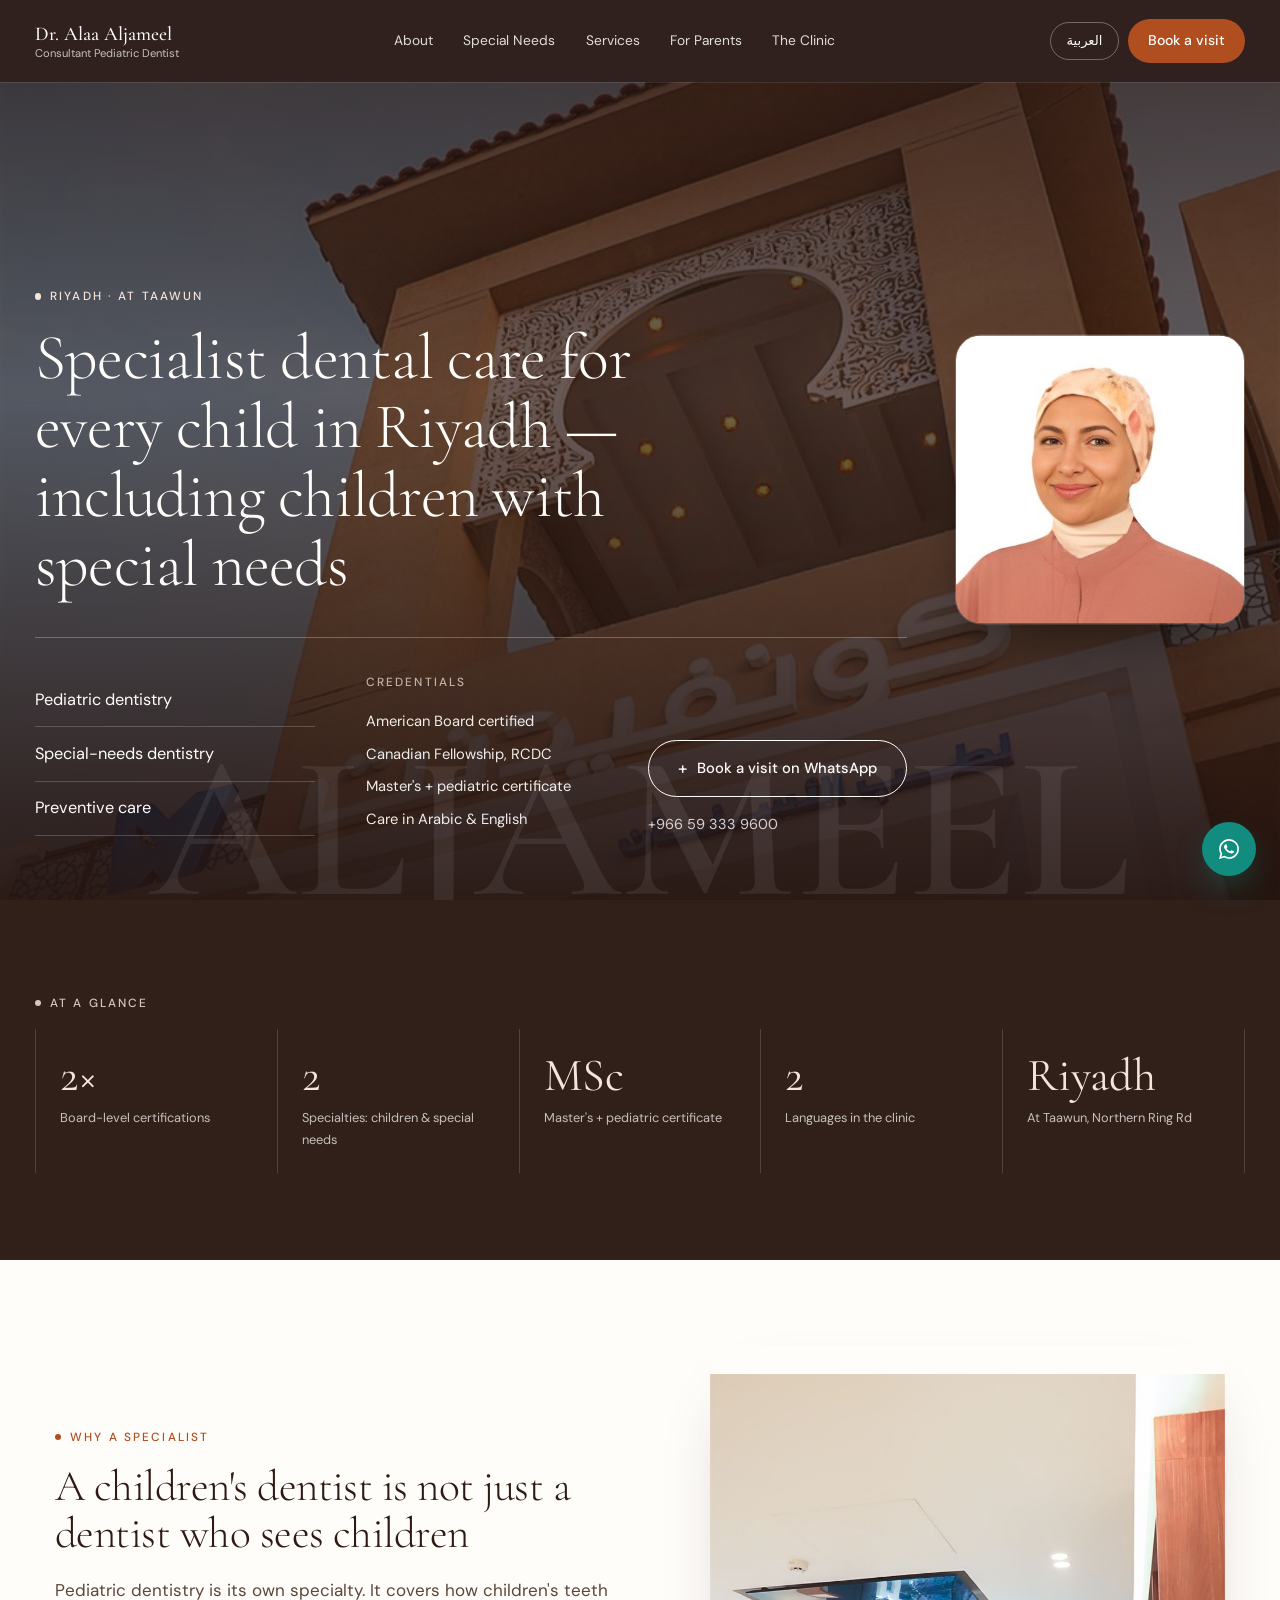
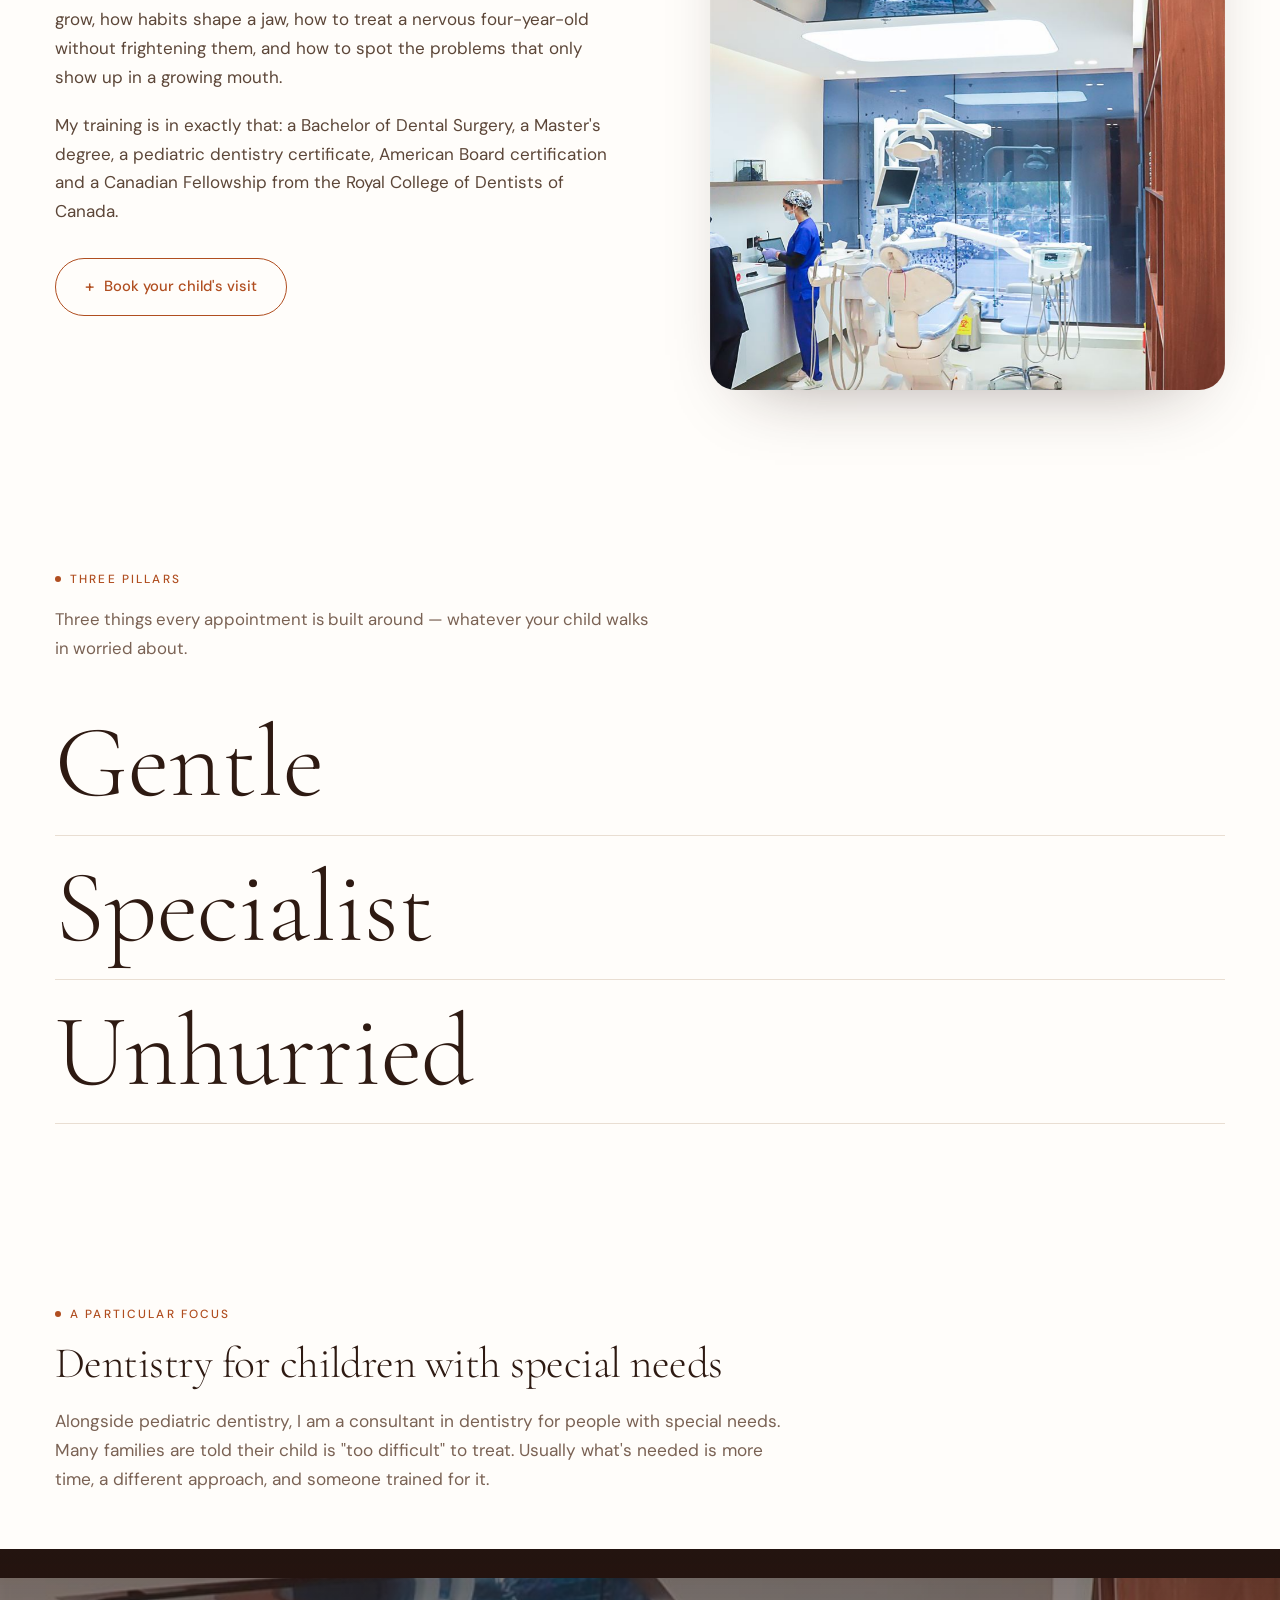
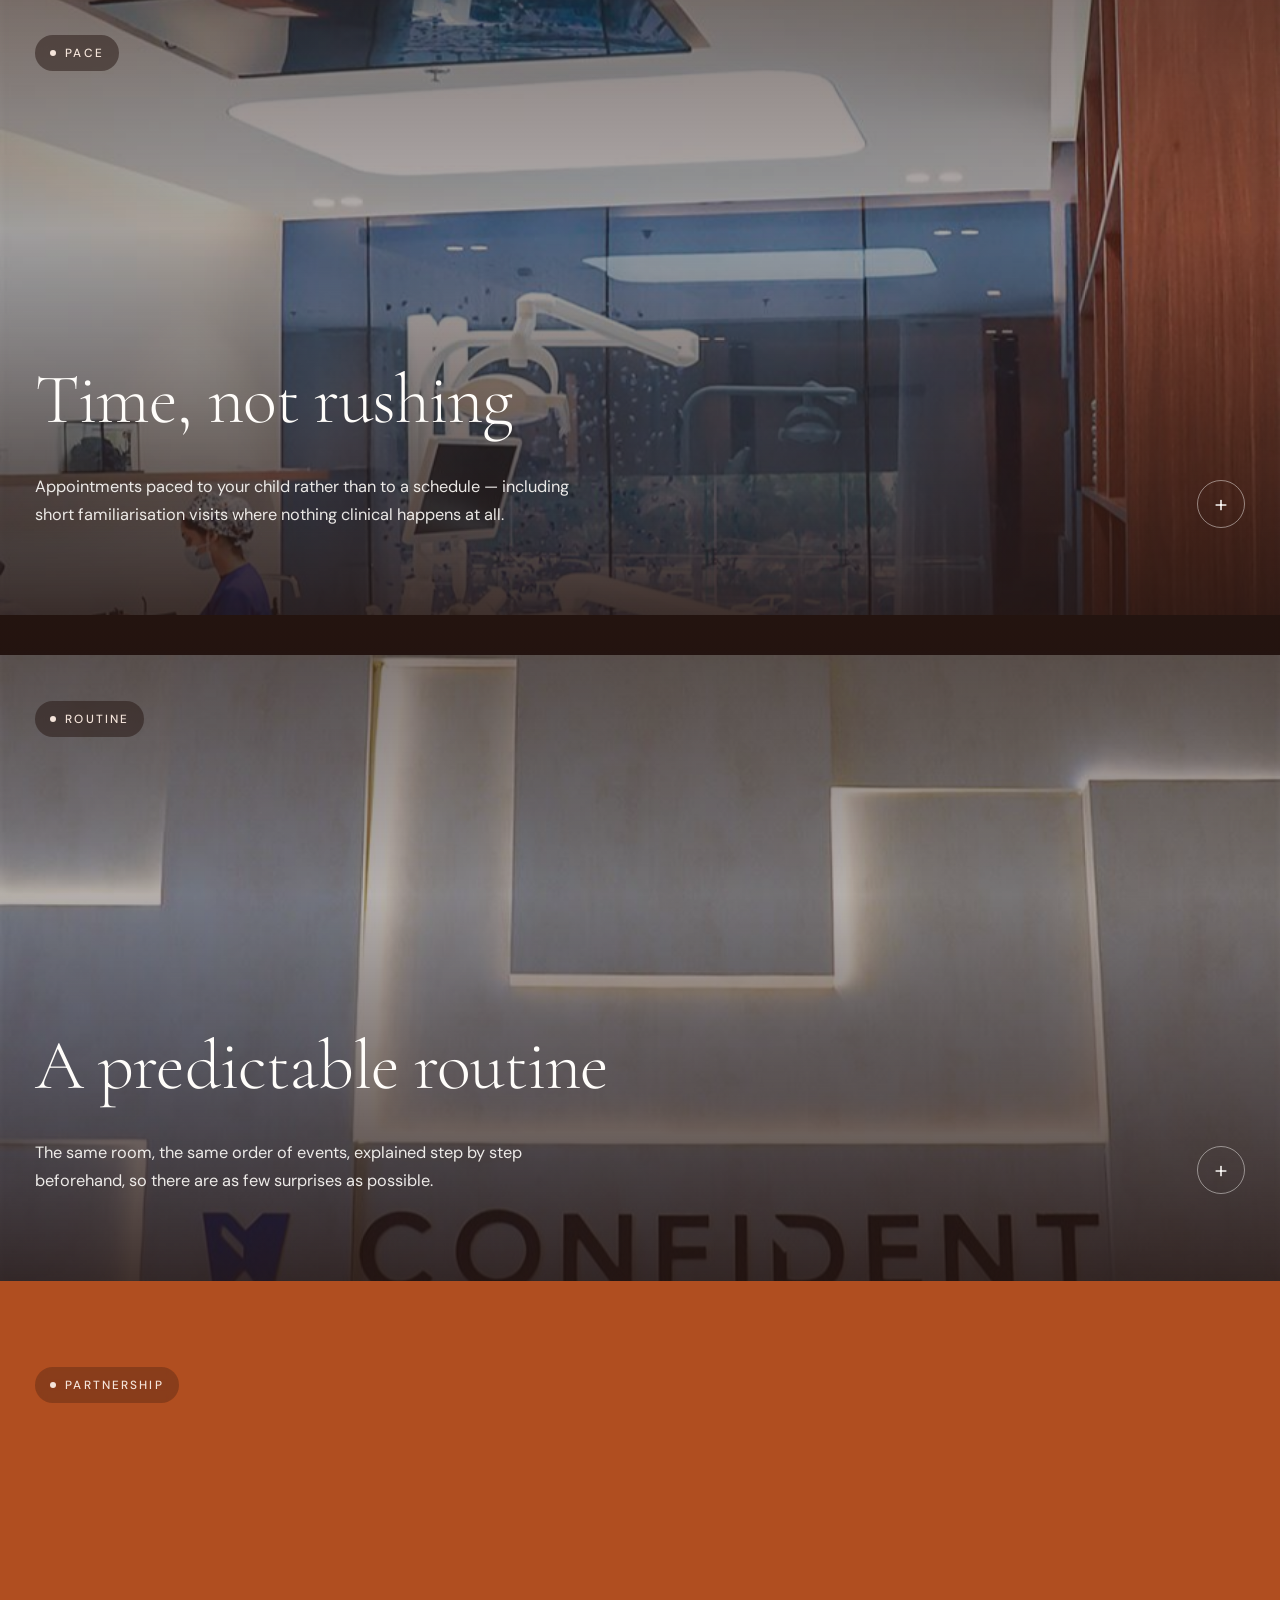
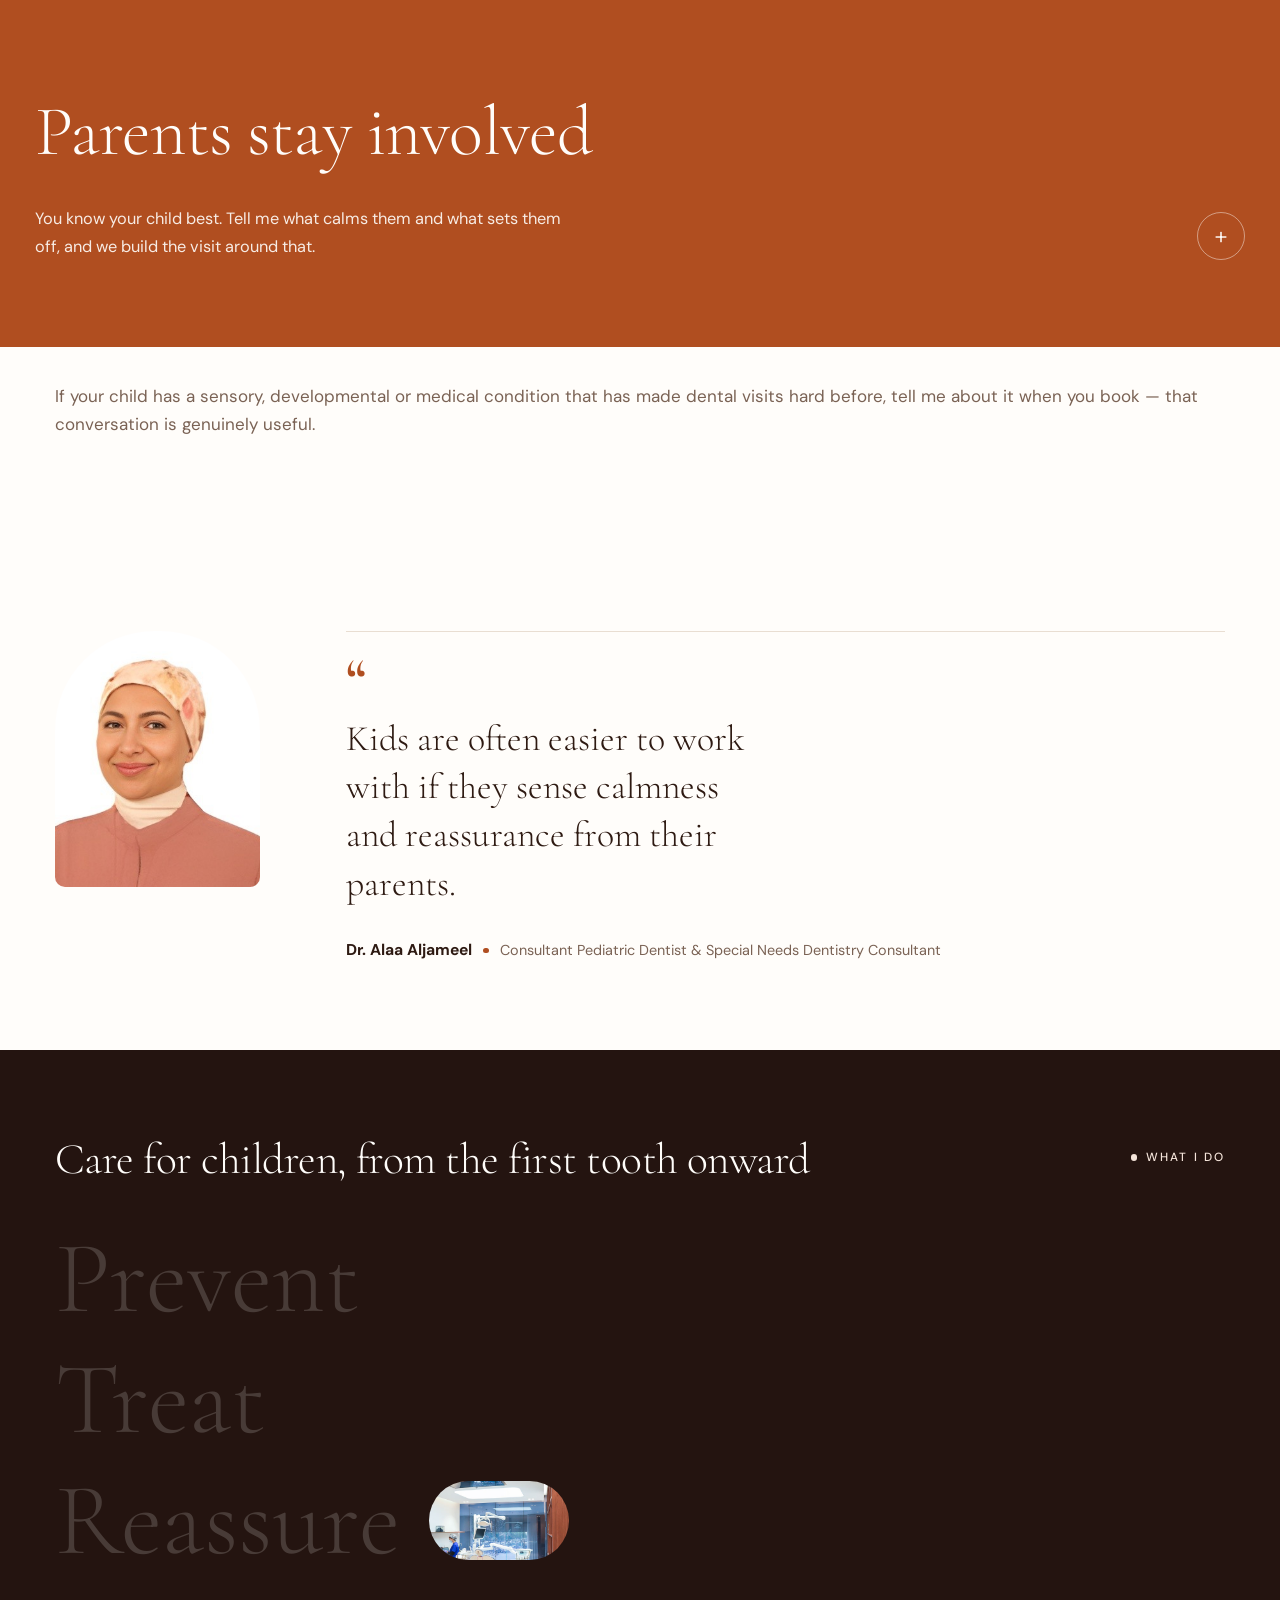
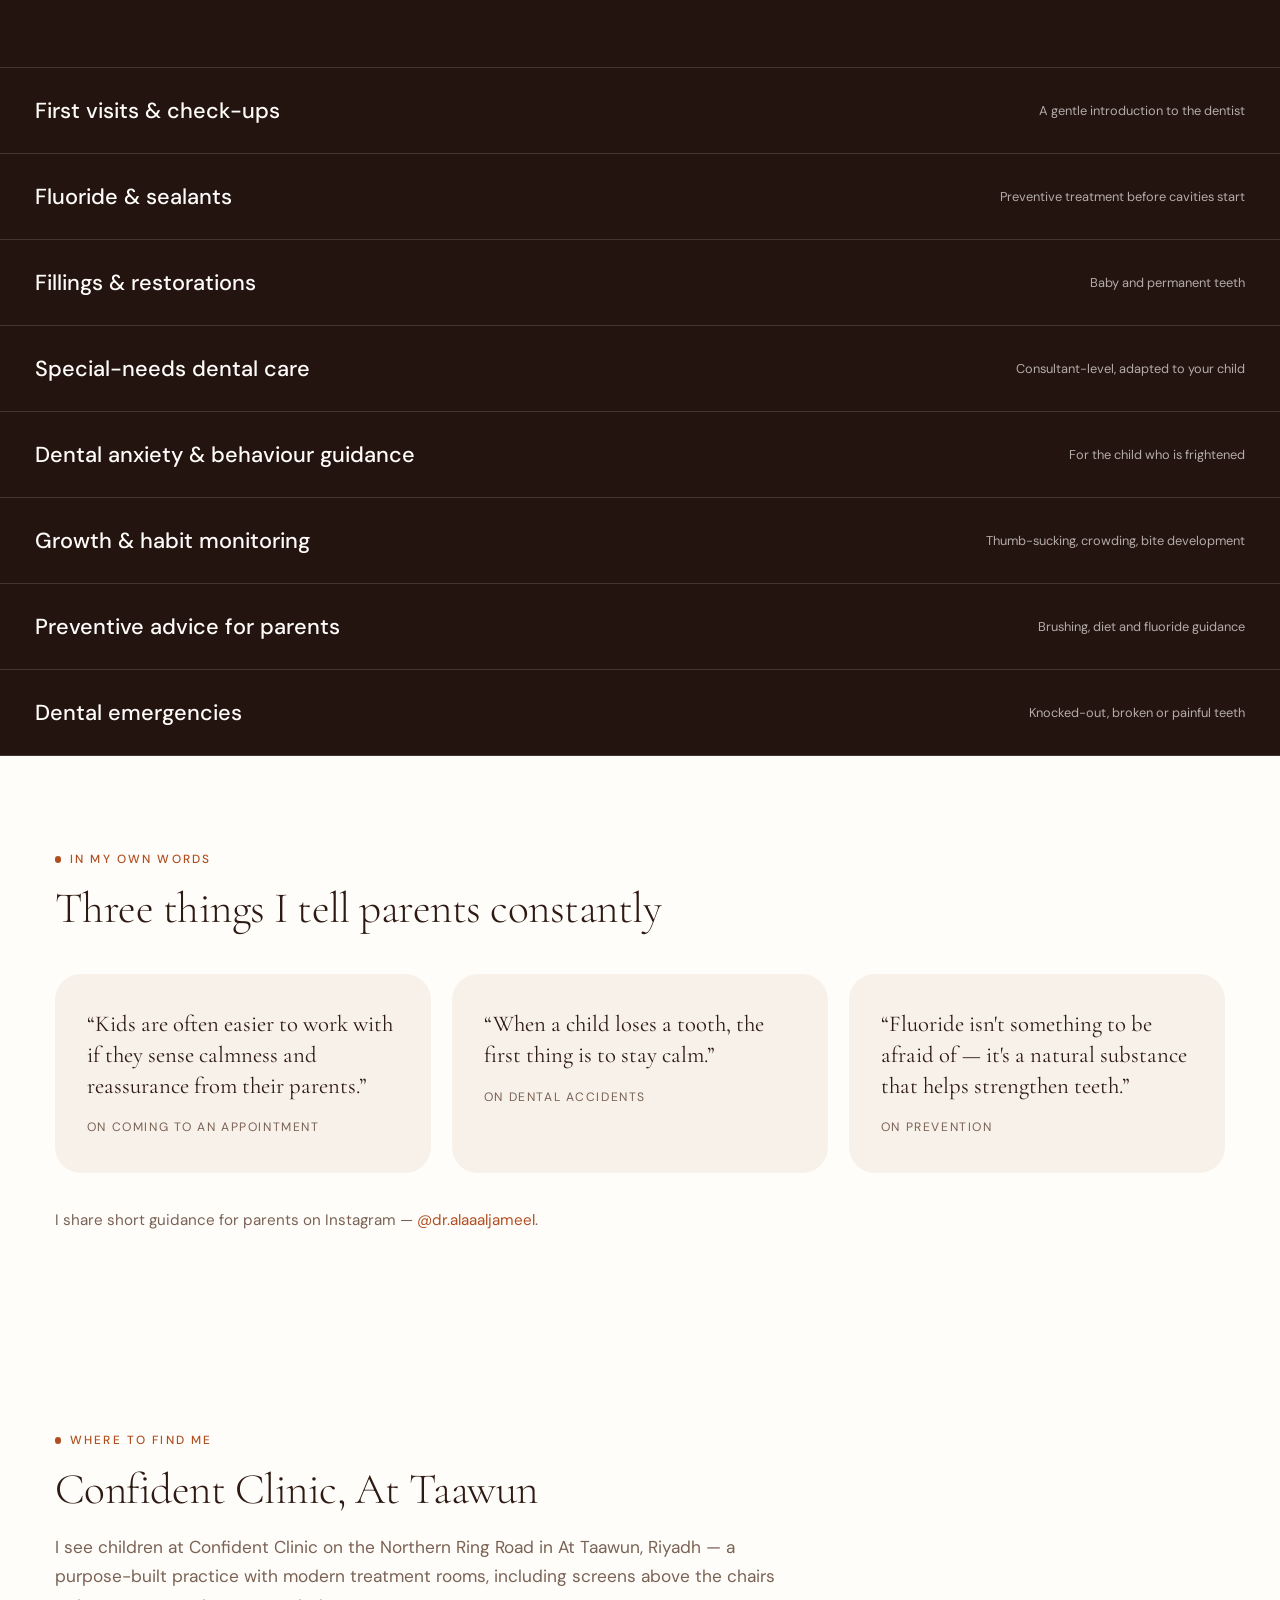
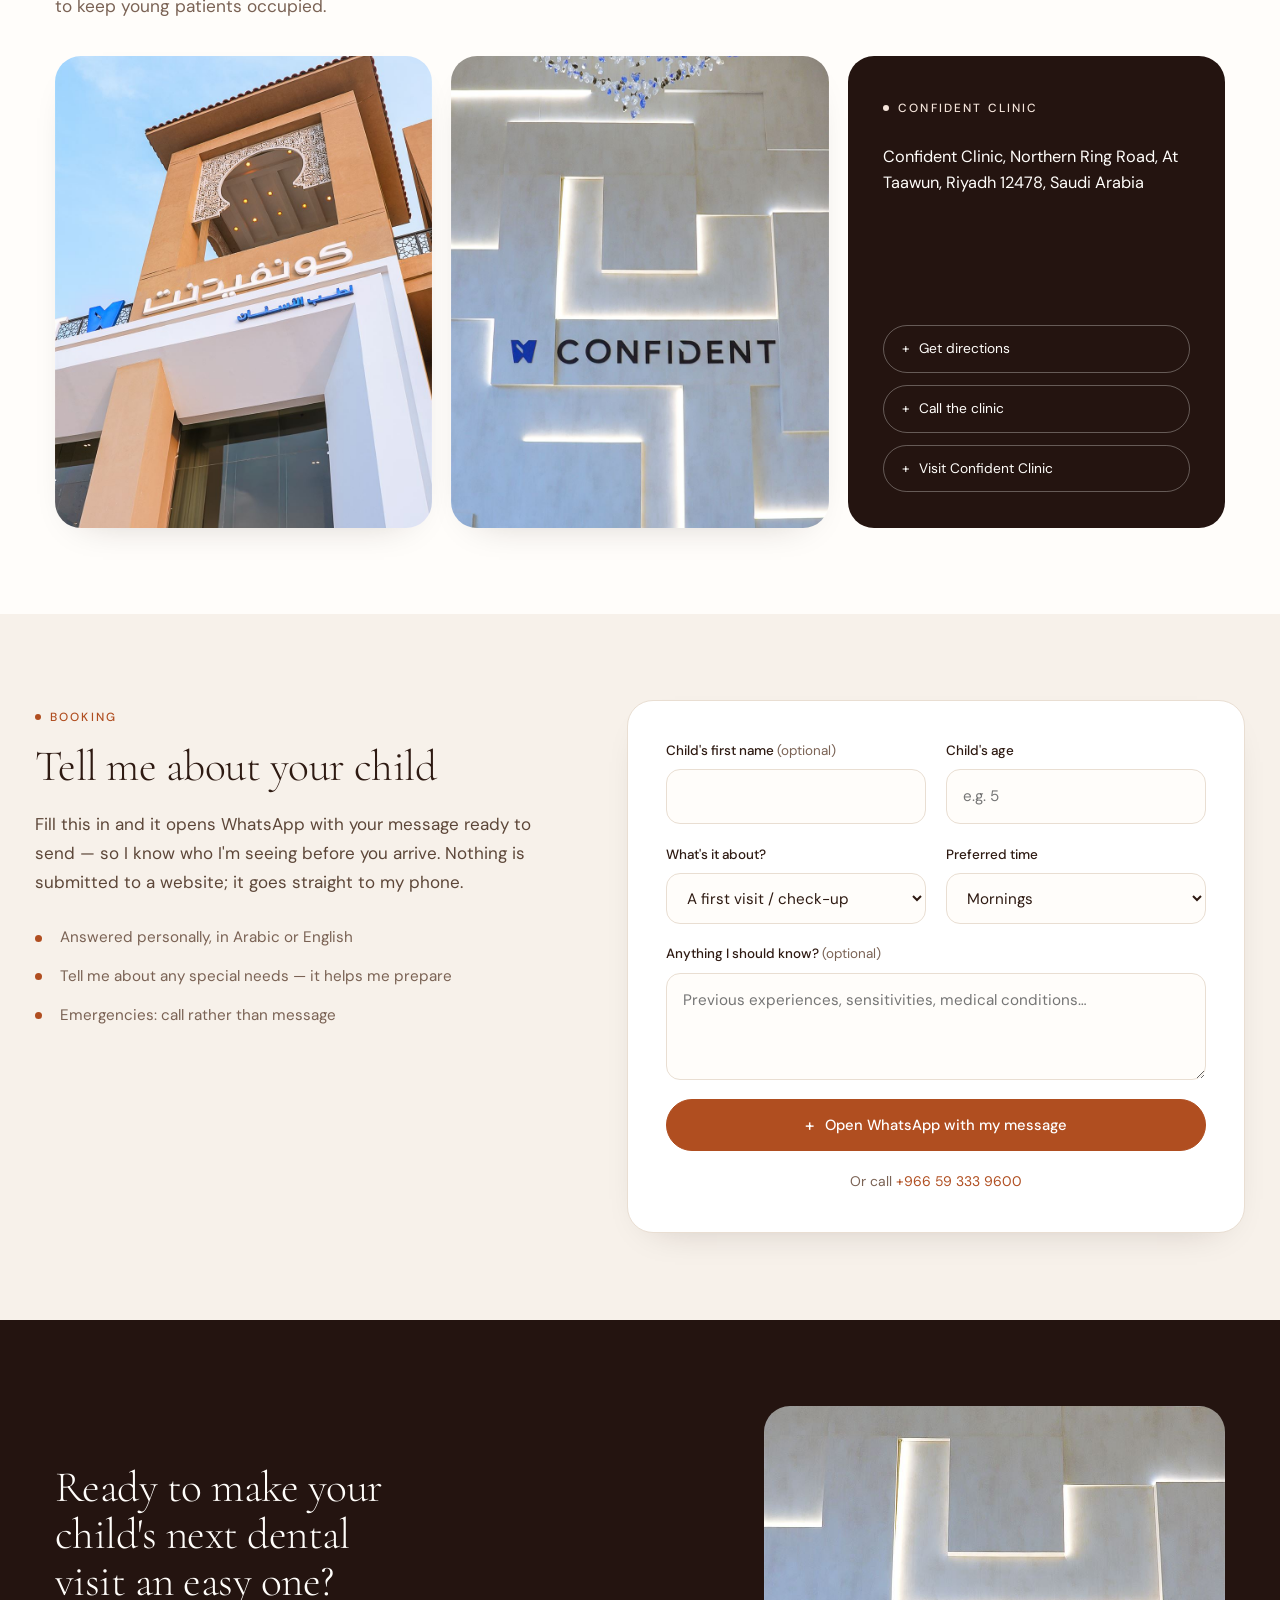
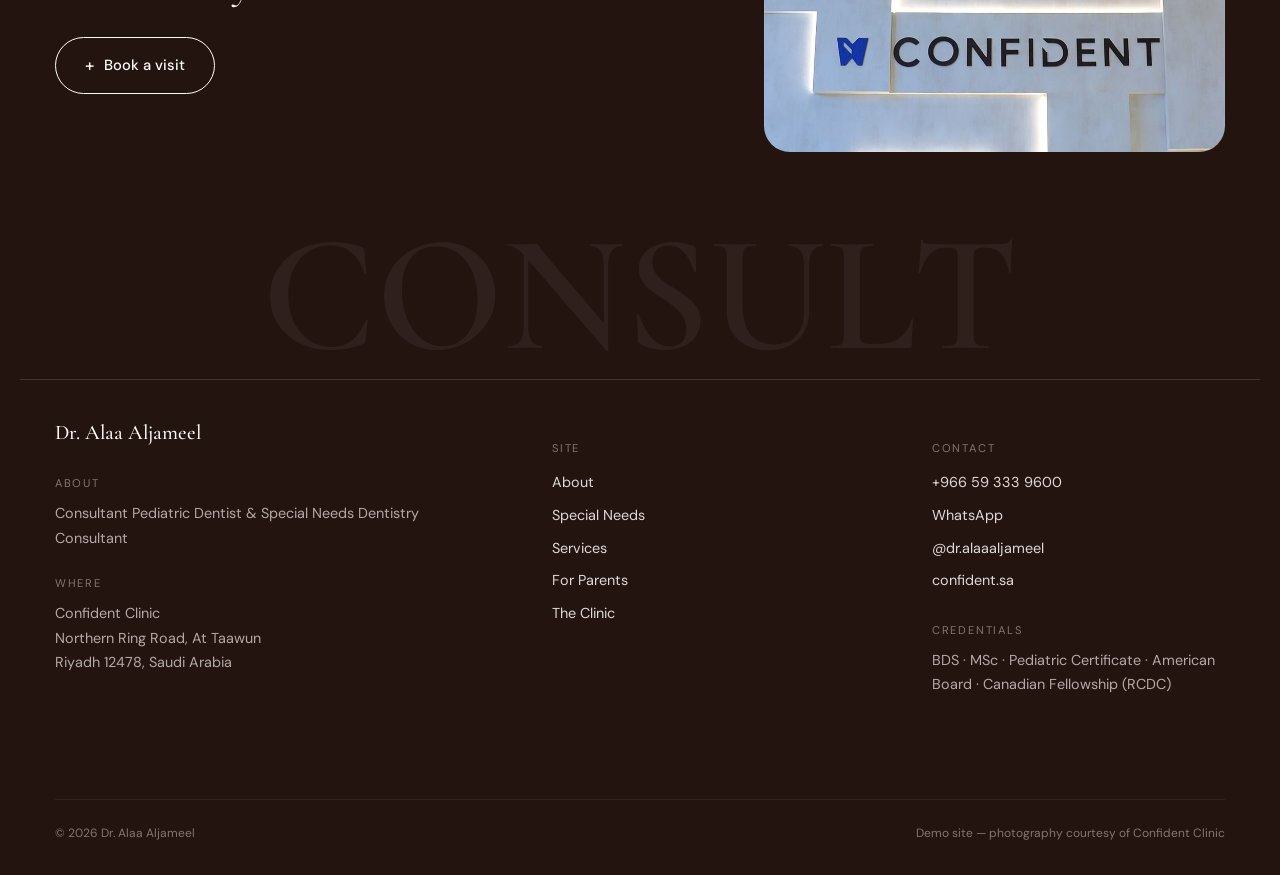
==== commit 474143fb: "Fix arbitrary-feeling typographic pillars section in v4 The portrait floated next to the first word " ====
--- a/v4/index.html
+++ b/v4/index.html
@@ -128,17 +128,13 @@
 
   <!-- ── typographic pillars ────────────────────────────── -->
   <section class="typo">
-    <div class="typo-row reveal">
-      <span class="typo-img"><img src="assets/dr-alaa-portrait.jpg" width="400" height="400" loading="lazy" alt="" aria-hidden="true"></span>
-      <span class="typo-word" data-k="typo-1">Gentle</span>
-    </div>
-    <div class="typo-row reveal">
-      <span class="typo-word" data-k="typo-2">Specialist</span>
-    </div>
-    <div class="typo-row typo-last reveal">
-      <span class="typo-word" data-k="typo-3">Unhurried</span>
-      <span class="typo-note" data-k="typo-note">Three things every appointment is built around — whatever your child walks in worried about.</span>
-    </div>
+    <div class="typo-intro reveal">
+      <p class="label"><span class="dot" aria-hidden="true"></span><span data-k="typo-eyebrow">Three pillars</span></p>
+      <p class="typo-lede" data-k="typo-note">Three things every appointment is built around — whatever your child walks in worried about.</p>
+    </div>
+    <div class="typo-row reveal"><span class="typo-word" data-k="typo-1">Gentle</span></div>
+    <div class="typo-row reveal"><span class="typo-word" data-k="typo-2">Specialist</span></div>
+    <div class="typo-row reveal"><span class="typo-word" data-k="typo-3">Unhurried</span></div>
   </section>
 
   <!-- ── special needs, as full-bleed panels ────────────── -->
--- a/v4/css/styles.css
+++ b/v4/css/styles.css
@@ -242,13 +242,11 @@
 
 /* ── typographic pillars ─────────────────────────────── */
 .typo{padding:var(--pad-lg) var(--pad);}
-.typo-row{display:flex;align-items:center;gap:2rem;border-bottom:1px solid var(--line);padding:.9rem 0;}
+.typo-intro{max-width:38rem;margin-bottom:1.8rem;}
+.typo-lede{font-size:1.05rem;color:var(--muted);margin:0;}
+.typo-row{border-bottom:1px solid var(--line);padding:.9rem 0;}
 .typo-word{font-family:var(--display);font-weight:300;font-size:clamp(2.6rem,8vw,7rem);line-height:1.12;color:var(--ink);white-space:nowrap;}
 html[lang="ar"] .typo-word{font-family:var(--ar);font-weight:600;font-size:clamp(2rem,6vw,4.6rem);}
-.typo-img{width:clamp(90px,10vw,150px);aspect-ratio:3/2;border-radius:99px;overflow:hidden;flex:none;}
-.typo-img img{width:100%;height:100%;object-fit:cover;object-position:center 22%;}
-.typo-last{justify-content:space-between;flex-wrap:wrap;}
-.typo-note{max-width:26rem;font-size:1.02rem;color:var(--muted);}
 
 /* ── showcase panels ─────────────────────────────────── */
 .showcase-intro{padding:var(--pad-lg) var(--pad) var(--pad);}
@@ -431,7 +429,6 @@
   .book-grid{grid-template-columns:1fr;}
   .footer-cta{grid-template-columns:1fr;}
   .footer-content{grid-template-columns:1fr 1fr;}
-  .typo-last{flex-direction:column;align-items:flex-start;gap:1rem;}
   .panel{min-height:62vh;}
 }
 @media (max-width:620px){
@@ -445,7 +442,6 @@
   .svc-meta{text-align:start;}
   .rw{gap:1rem;}
   .rw-thumb{display:none;}
-  .typo-img{width:74px;}
   .book-form{grid-template-columns:1fr;}
   .footer-content{grid-template-columns:1fr;}
   .footer-note{flex-direction:column;gap:.5rem;}
